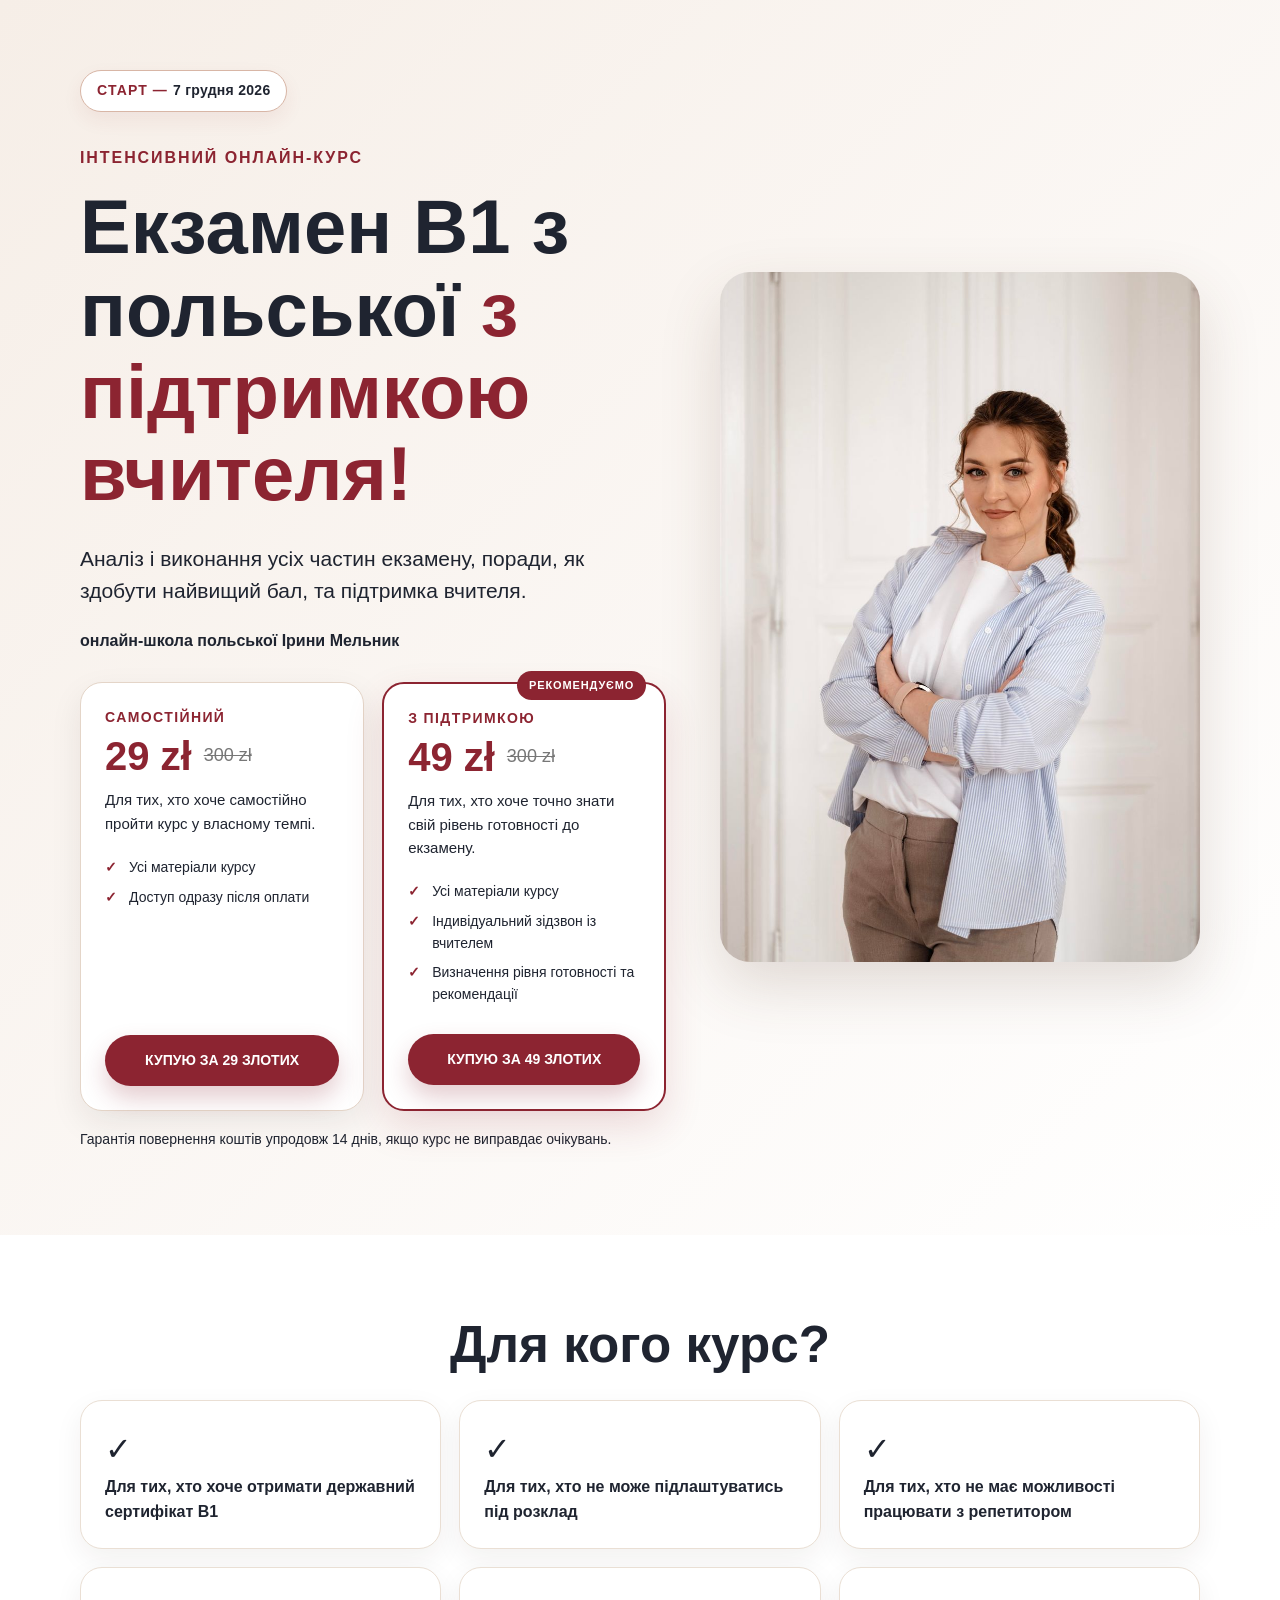
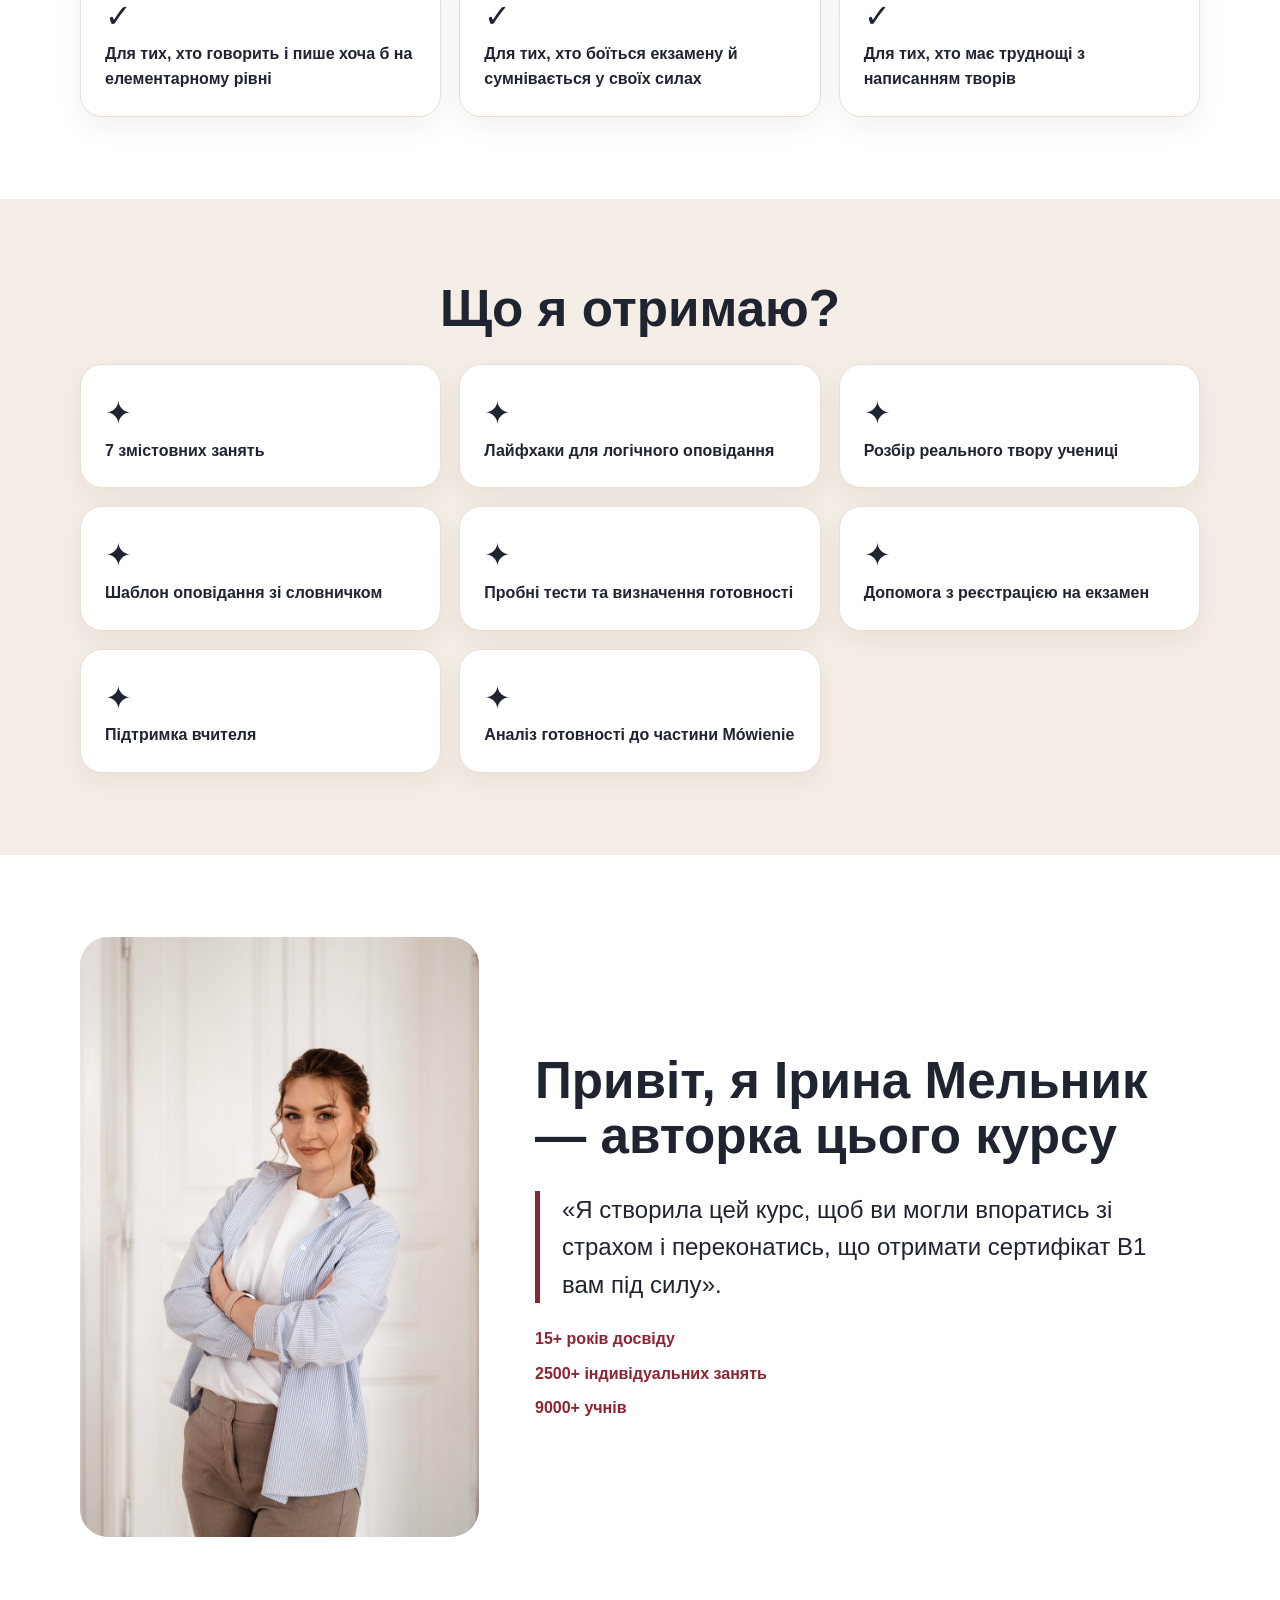
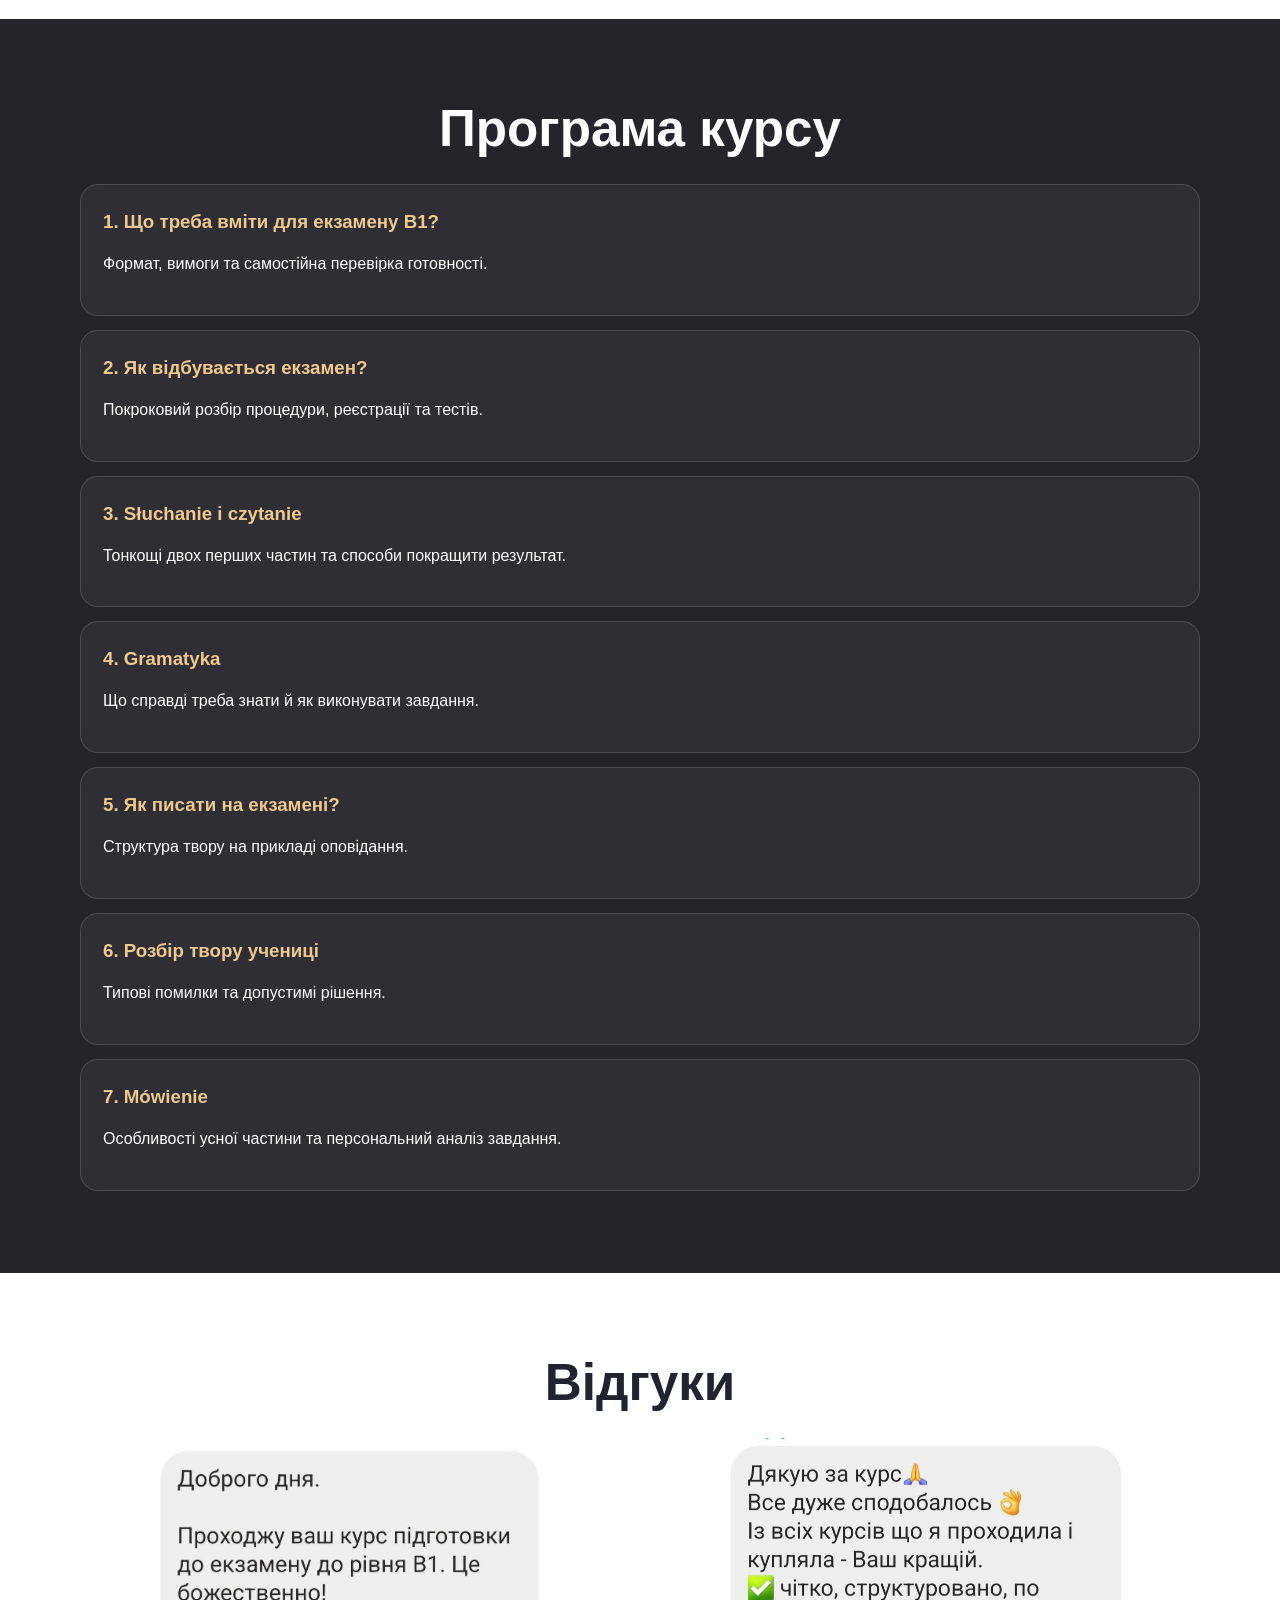
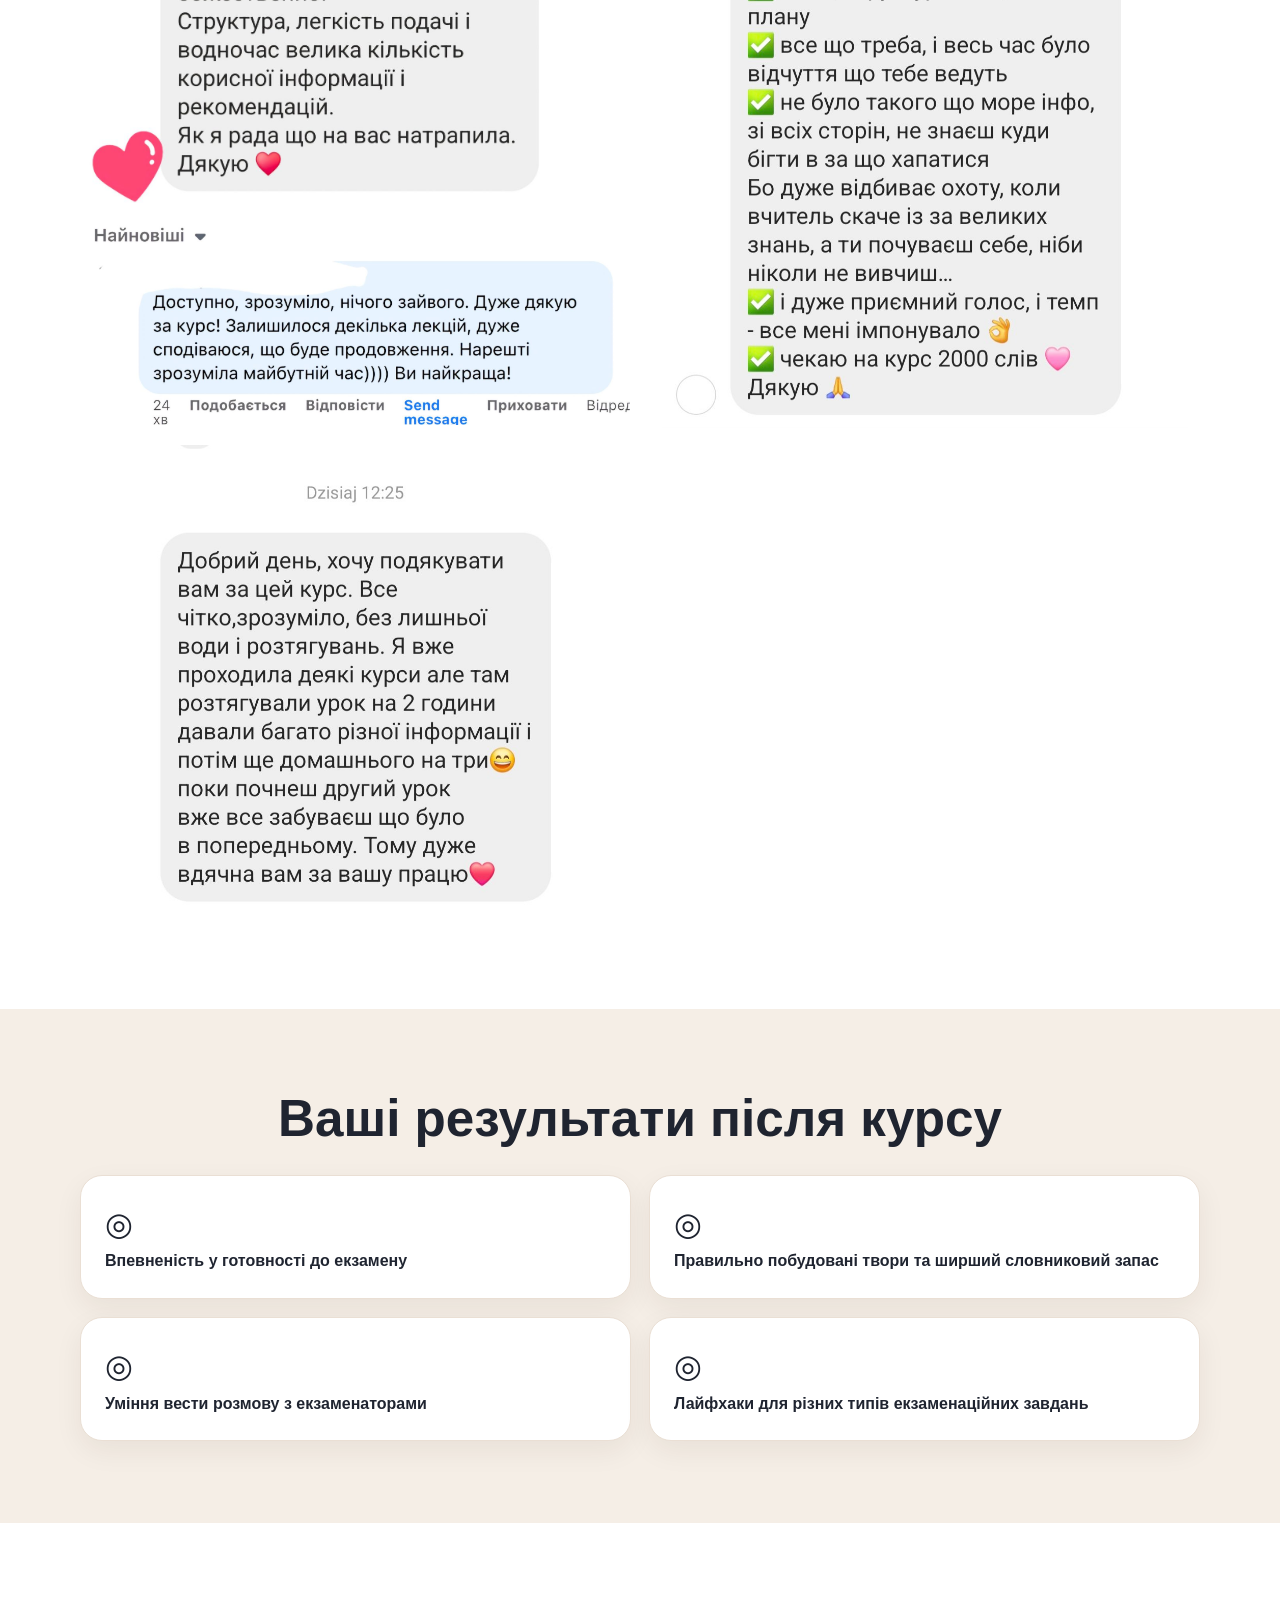
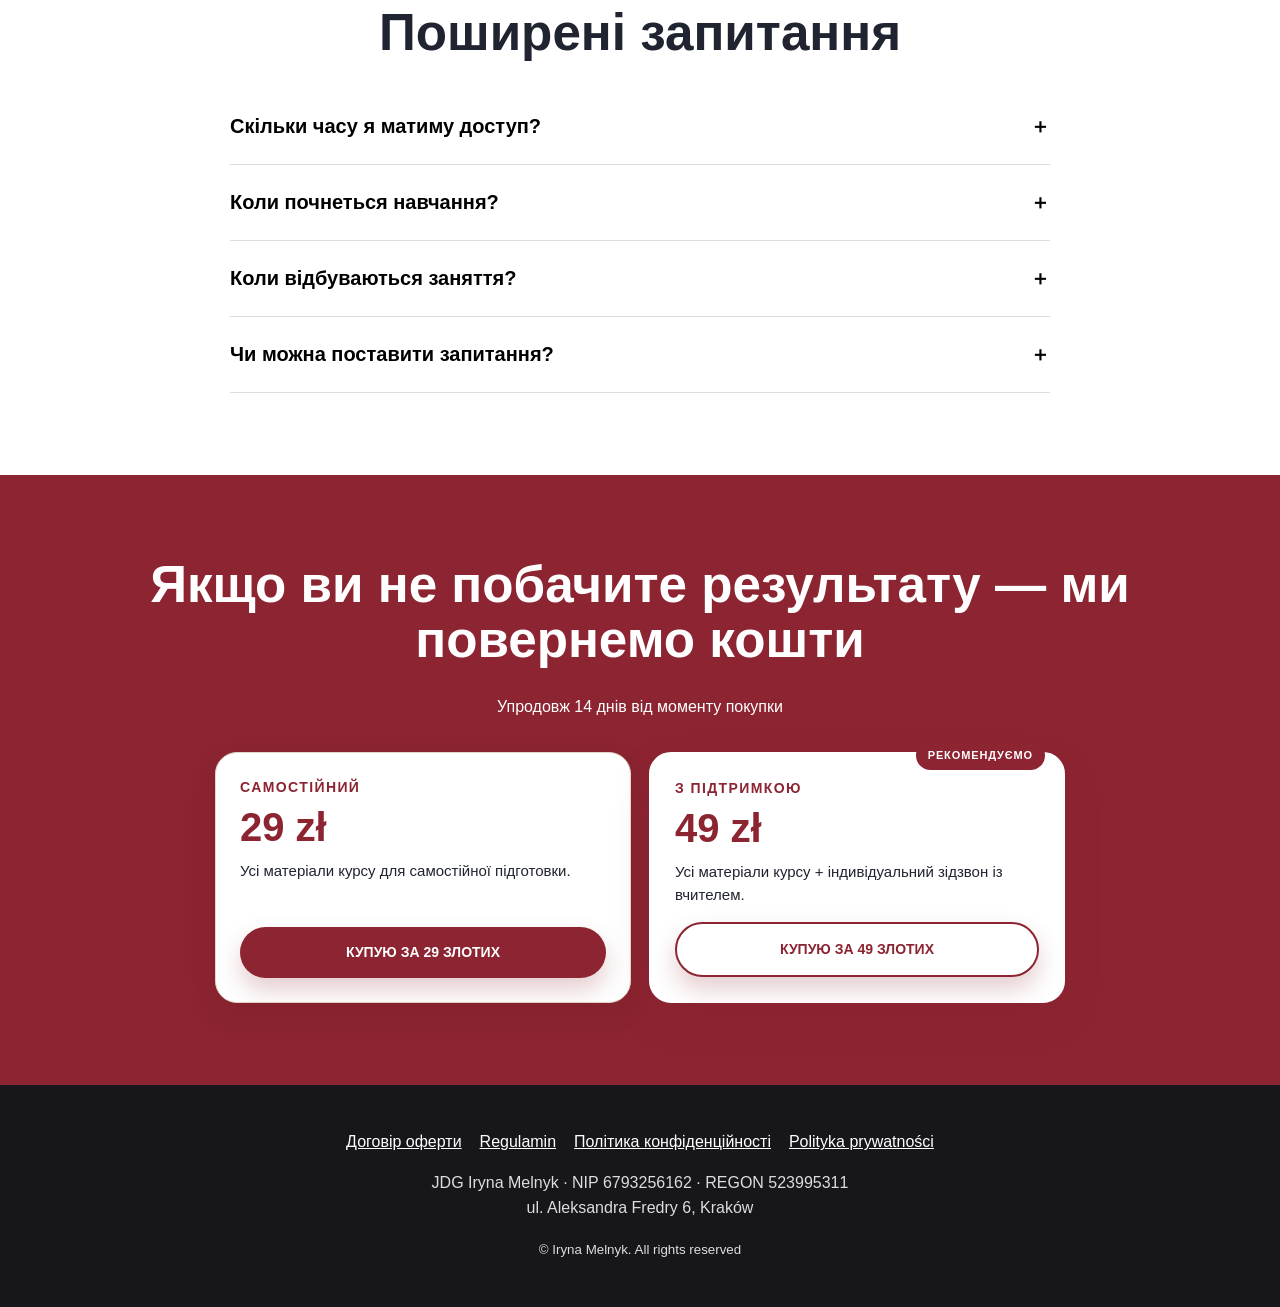
==== index.html @ 44bb3ca5 "Add_startdate" ====
<!doctype html>
<html lang="uk">
<head>
<meta charset="utf-8"><meta name="viewport" content="width=device-width,initial-scale=1">
<title>Екзамен В1 з польської з підтримкою вчителя</title>
<meta name="description" content="Інтенсивний онлайн-курс підготовки до державного екзамену В1 з польської мови.">
<link rel="stylesheet" href="styles.css">
</head>
<body>
<header class="hero">
  <div class="wrap hero-grid">
    <div>
      <div class="start-date">СТАРТ — <span id="startDate"></span></div>
      <p class="eyebrow">ІНТЕНСИВНИЙ ОНЛАЙН-КУРС</p>
      <h1>Екзамен В1 з польської <span>з підтримкою вчителя!</span></h1>
      <p class="lead">Аналіз і виконання усіх частин екзамену, поради, як здобути найвищий бал, та підтримка вчителя.</p>
      <p class="school">онлайн-школа польської Ірини Мельник</p>
      <div class="tariffs tariffs-hero">
        <article class="tariff-card">
          <p class="tariff-name">САМОСТІЙНИЙ</p>
          <div class="tariff-price"><strong>29 zł</strong><s>300 zł</s></div>
          <p class="tariff-description">Для тих, хто хоче самостійно пройти курс у власному темпі.</p>
          <ul class="tariff-features">
            <li>Усі матеріали курсу</li>
            <li>Доступ одразу після оплати</li>
          </ul>
          <a class="btn tariff-btn" href="PASTE_LINK_29_ZL_HERE">КУПУЮ ЗА 29 ЗЛОТИХ</a>
        </article>
        <article class="tariff-card tariff-featured">
          <span class="tariff-badge">РЕКОМЕНДУЄМО</span>
          <p class="tariff-name">З ПІДТРИМКОЮ</p>
          <div class="tariff-price"><strong>49 zł</strong><s>300 zł</s></div>
          <p class="tariff-description">Для тих, хто хоче точно знати свій рівень готовності до екзамену.</p>
          <ul class="tariff-features">
            <li>Усі матеріали курсу</li>
            <li>Індивідуальний зідзвон із вчителем</li>
            <li>Визначення рівня готовності та рекомендації</li>
          </ul>
          <a class="btn tariff-btn" href="https://iramelnyk91gmailcom.lms.softbook.app/shop/item/12999">КУПУЮ ЗА 49 ЗЛОТИХ</a>
        </article>
      </div>
      <p class="guarantee">Гарантія повернення коштів упродовж 14 днів, якщо курс не виправдає очікувань.</p>
    </div>
    <img class="hero-photo" src="assets/iryna.jpg" alt="Ірина Мельник">
  </div>
</header>
<main>
<section><div class="wrap"><h2>Для кого курс?</h2><div class="grid cards" id="audience"></div></div></section>
<section class="cream"><div class="wrap"><h2>Що я отримаю?</h2><div class="grid benefits" id="benefits"></div></div></section>
<section><div class="wrap about"><img src="assets/iryna.jpg" alt="Авторка курсу"><div><h2>Привіт, я Ірина Мельник — авторка цього курсу</h2><blockquote>«Я створила цей курс, щоб ви могли впоратись зі страхом і переконатись, що отримати сертифікат В1 вам під силу».</blockquote><div class="stats"><b>15+ років досвіду</b><b>2500+ індивідуальних занять</b><b>9000+ учнів</b></div></div></div></section>
<section class="dark"><div class="wrap"><h2>Програма курсу</h2><div class="program" id="program"></div></div></section>
<section><div class="wrap"><h2>Відгуки</h2><div class="reviews"><img src="assets/review1.jpg"><img src="assets/review2.jpg"><img src="assets/review3.jpg"><img src="assets/review4.jpg"></div></div></section>
<section class="cream"><div class="wrap"><h2>Ваші результати після курсу</h2><div class="grid result-grid" id="results"></div></div></section>
<section><div class="wrap narrow"><h2>Поширені запитання</h2><div id="faq"></div></div></section>
<section class="cta"><div class="wrap"><h2>Якщо ви не побачите результату — ми повернемо кошти</h2><p>Упродовж 14 днів від моменту покупки</p><div class="tariffs tariffs-cta">
  <article class="tariff-card">
    <p class="tariff-name">САМОСТІЙНИЙ</p>
    <div class="tariff-price"><strong>29 zł</strong></div>
    <p class="tariff-description">Усі матеріали курсу для самостійної підготовки.</p>
    <a class="btn tariff-btn" href="PASTE_LINK_29_ZL_HERE">КУПУЮ ЗА 29 ЗЛОТИХ</a>
  </article>
  <article class="tariff-card tariff-featured">
    <span class="tariff-badge">РЕКОМЕНДУЄМО</span>
    <p class="tariff-name">З ПІДТРИМКОЮ</p>
    <div class="tariff-price"><strong>49 zł</strong></div>
    <p class="tariff-description">Усі матеріали курсу + індивідуальний зідзвон із вчителем.</p>
    <a class="btn tariff-btn" href="https://iramelnyk91gmailcom.lms.softbook.app/shop/item/12999">КУПУЮ ЗА 49 ЗЛОТИХ</a>
  </article>
</div></div></section>
</main>
<footer><div class="wrap"><div class="links"><a href="https://egzaminb1.weblium.site/oferta">Договір оферти</a><a href="https://egzaminb1.weblium.site/umowa">Regulamin</a><a href="https://egzaminb1.weblium.site/polityka">Політика конфіденційності</a><a href="https://egzaminb1.weblium.site/polityka_prywat">Polityka prywatności</a></div><p>JDG Iryna Melnyk · NIP 6793256162 · REGON 523995311<br>ul. Aleksandra Fredry 6, Kraków</p><small>© Iryna Melnyk. All rights reserved</small></div></footer>
<script src="script.js"></script>
</body></html>
---- styles.css ----
:root{--ink:#1f2430;--red:#8c2431;--cream:#f5eee6;--gold:#d7a65b;--white:#fff}*{box-sizing:border-box}html{scroll-behavior:smooth}body{margin:0;font-family:Arial,Helvetica,sans-serif;color:var(--ink);line-height:1.55;background:#fff}.wrap{width:min(1120px,calc(100% - 36px));margin:auto}.narrow{max-width:820px}section{padding:82px 0}h1,h2{line-height:1.08;margin:0 0 28px}h1{font-size:clamp(42px,6vw,76px)}h1 span{color:var(--red)}h2{font-size:clamp(34px,4vw,54px);text-align:center}.hero{background:linear-gradient(135deg,#f6eee7,#fff);padding:70px 0}.hero-grid{display:grid;grid-template-columns:1.1fr .9fr;gap:54px;align-items:center}.hero-photo{width:100%;max-height:690px;object-fit:cover;border-radius:30px;box-shadow:0 24px 60px #5a3a2b2b}.eyebrow{font-weight:800;letter-spacing:.12em;color:var(--red)}.lead{font-size:21px;max-width:720px}.school{font-weight:700}.price{display:flex;align-items:center;gap:18px;margin:24px 0}.price strong{font-size:46px;color:var(--red)}.price s{font-size:22px;color:#777}.btn{display:inline-block;padding:18px 28px;background:var(--red);color:#fff;text-decoration:none;border-radius:999px;font-weight:800;box-shadow:0 12px 24px #8c24313b;transition:.2s}.btn:hover{transform:translateY(-2px)}.guarantee{max-width:610px;font-size:14px}.grid{display:grid;grid-template-columns:repeat(3,1fr);gap:18px}.cards .card,.benefit,.result{border:1px solid #eadfd4;border-radius:22px;padding:24px;background:#fff;box-shadow:0 10px 28px #2b1d1410}.card .icon,.benefit .icon,.result .icon{font-size:32px}.cream{background:var(--cream)}.about{display:grid;grid-template-columns:.75fr 1.25fr;gap:56px;align-items:center}.about img{width:100%;border-radius:28px;max-height:620px;object-fit:cover}.about h2{text-align:left}.about blockquote{font-size:24px;border-left:5px solid var(--red);padding-left:22px;margin-left:0}.stats{display:grid;gap:10px;color:var(--red)}.dark{background:#24242a;color:#fff}.program{display:grid;gap:14px}.lesson{background:#ffffff0c;border:1px solid #ffffff24;border-radius:18px;padding:22px}.lesson h3{margin:0 0 8px;color:#f0c98d}.reviews{columns:2;column-gap:20px}.reviews img{width:100%;margin:0 0 20px;border-radius:18px;display:block}.result-grid{grid-template-columns:repeat(2,1fr)}.faq-item{border-bottom:1px solid #ddd}.faq-q{width:100%;text-align:left;background:none;border:0;font:inherit;font-weight:800;font-size:20px;padding:22px 0;cursor:pointer;display:flex;justify-content:space-between}.faq-a{display:none;padding:0 0 22px}.faq-item.open .faq-a{display:block}.cta{text-align:center;background:var(--red);color:#fff}.cta .btn{background:#fff;color:var(--red)}footer{padding:45px 0;background:#17171b;color:#ddd;text-align:center}.links{display:flex;justify-content:center;gap:18px;flex-wrap:wrap}.links a{color:#fff}@media(max-width:800px){.hero-grid,.about{grid-template-columns:1fr}.hero-photo{max-height:520px}.grid,.result-grid{grid-template-columns:1fr}.reviews{columns:1}section{padding:58px 0}.hero{padding:45px 0}h1{font-size:44px}}


/* Два тарифи: решта дизайну сайту не змінена */
.tariffs{display:grid;grid-template-columns:repeat(2,minmax(0,1fr));gap:18px;margin:28px 0 18px;align-items:stretch}.tariff-card{position:relative;display:flex;flex-direction:column;padding:24px;border:1px solid #e4d5c8;border-radius:22px;background:#fff;box-shadow:0 12px 32px #2b1d1414}.tariff-card.tariff-featured{border:2px solid var(--red);box-shadow:0 16px 38px #8c243124}.tariff-badge{position:absolute;top:-13px;right:18px;padding:6px 12px;border-radius:999px;background:var(--red);color:#fff;font-size:11px;font-weight:800;letter-spacing:.08em}.tariff-name{margin:0 0 8px;color:var(--red);font-size:14px;font-weight:900;letter-spacing:.1em}.tariff-price{display:flex;align-items:center;gap:12px;margin:0 0 12px}.tariff-price strong{color:var(--red);font-size:40px;line-height:1}.tariff-price s{color:#777;font-size:18px}.tariff-description{margin:0 0 14px;font-size:15px}.tariff-features{margin:0 0 20px;padding:0;list-style:none}.tariff-features li{position:relative;margin:8px 0;padding-left:24px;font-size:14px}.tariff-features li:before{content:"✓";position:absolute;left:0;color:var(--red);font-weight:900}.tariff-btn{width:100%;margin-top:auto;padding:15px 16px;text-align:center;font-size:14px}.tariffs-cta{max-width:850px;margin:32px auto 0;text-align:left}.cta .tariff-card{color:var(--ink)}.cta .tariff-description{min-height:48px}.cta .tariff-card .btn{background:var(--red);color:#fff}.cta .tariff-card.tariff-featured{border-color:#fff}.cta .tariff-card.tariff-featured .btn{background:#fff;color:var(--red);border:2px solid var(--red)}
@media(max-width:800px){.tariffs{grid-template-columns:1fr}.tariff-card{padding:22px}.tariff-price strong{font-size:38px}.tariff-badge{right:14px}.tariffs-hero{margin-top:26px}}

/* Автоматична дата найближчого старту */
.start-date{display:inline-flex;align-items:center;gap:5px;margin:0 0 18px;padding:9px 16px;border:1px solid #d8b6a6;border-radius:999px;background:#fff;color:var(--red);font-size:14px;font-weight:900;letter-spacing:.08em;box-shadow:0 8px 20px #8c243112}.start-date span{color:var(--ink);letter-spacing:.02em}@media(max-width:800px){.start-date{margin-bottom:16px;padding:8px 14px;font-size:13px}}
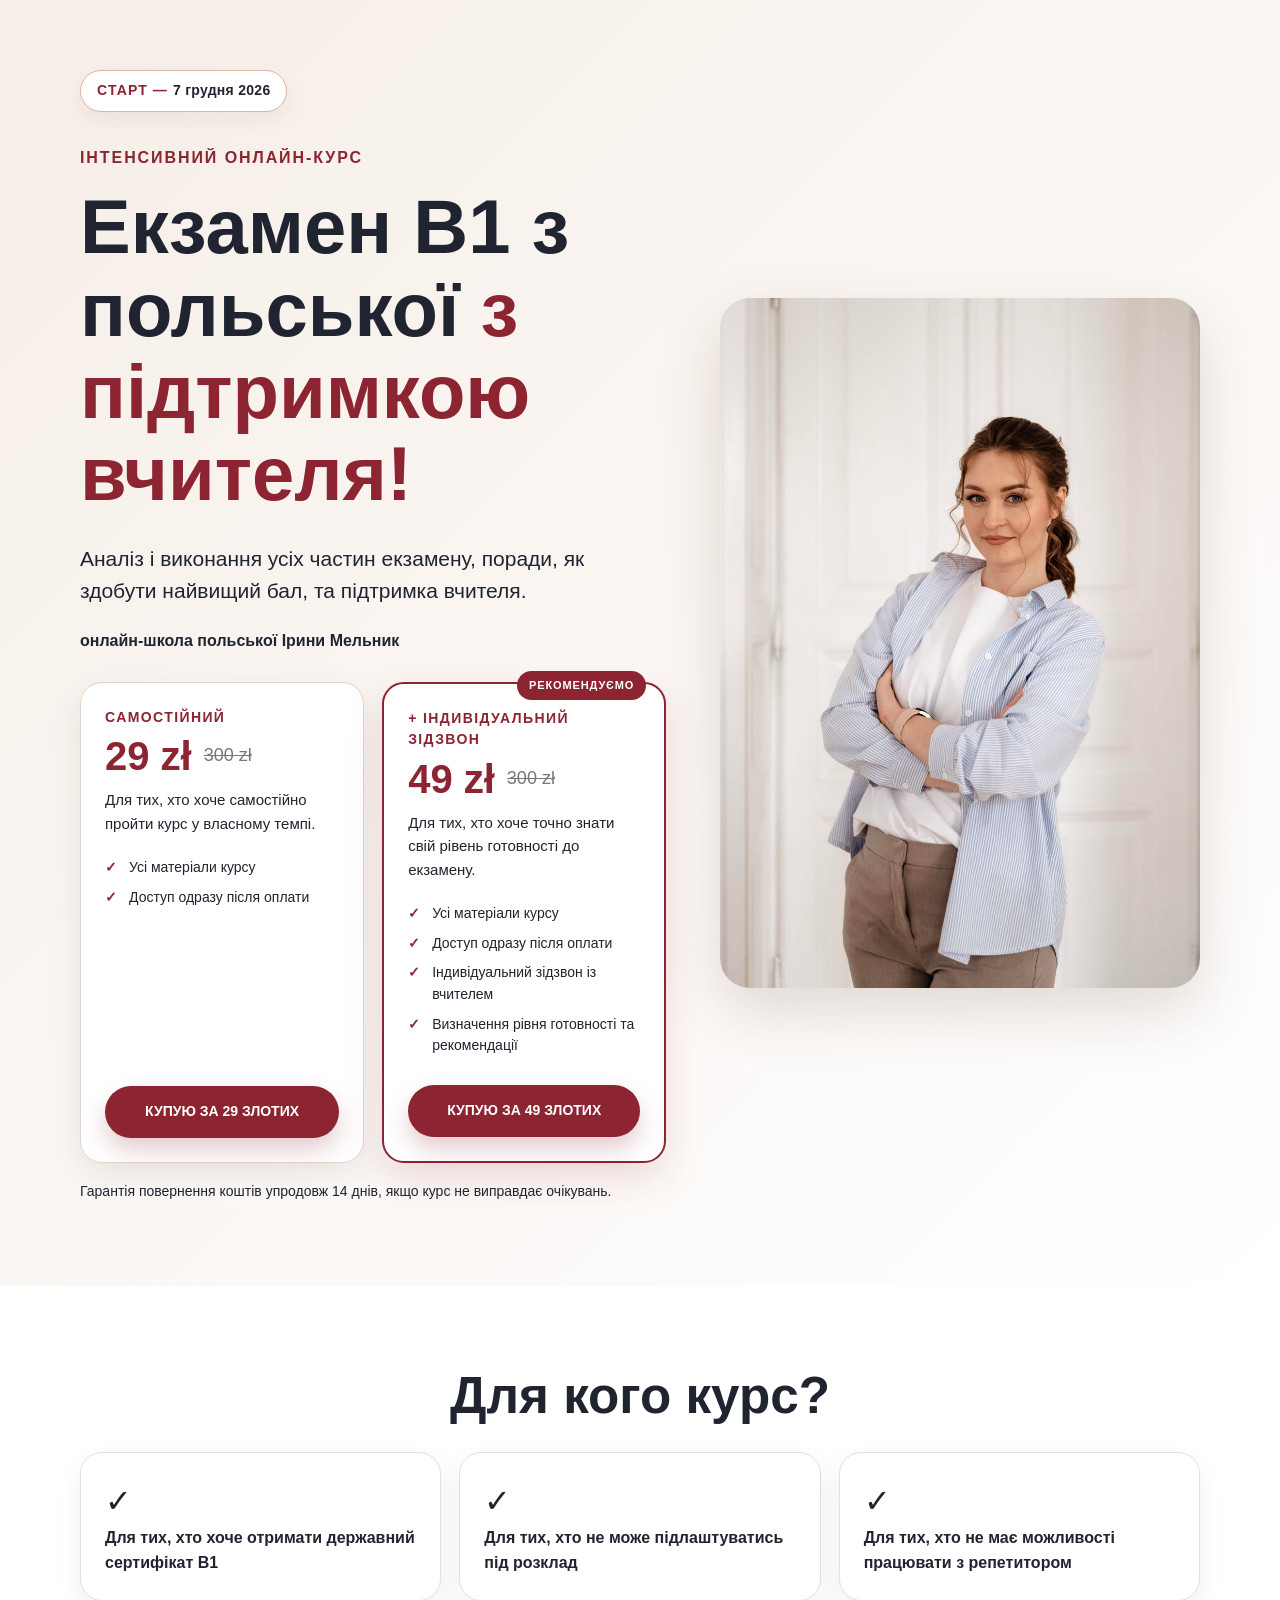
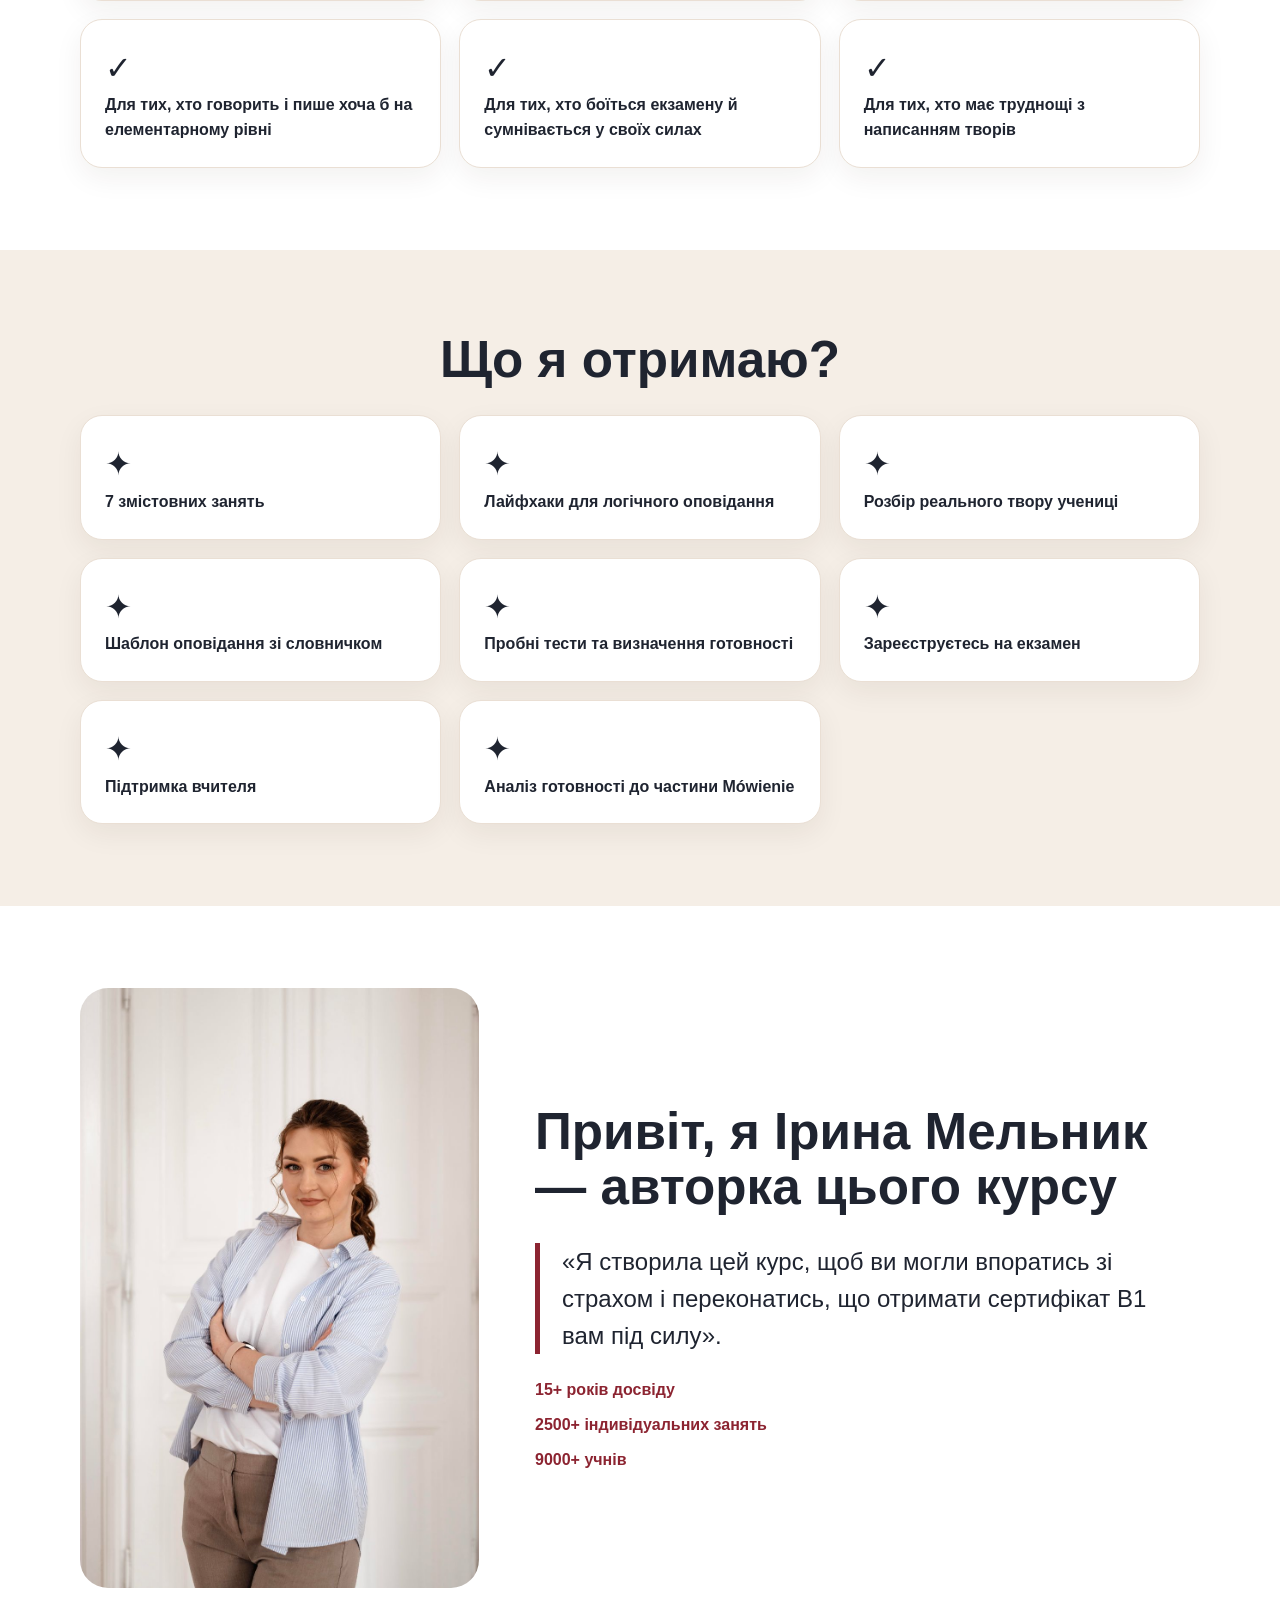
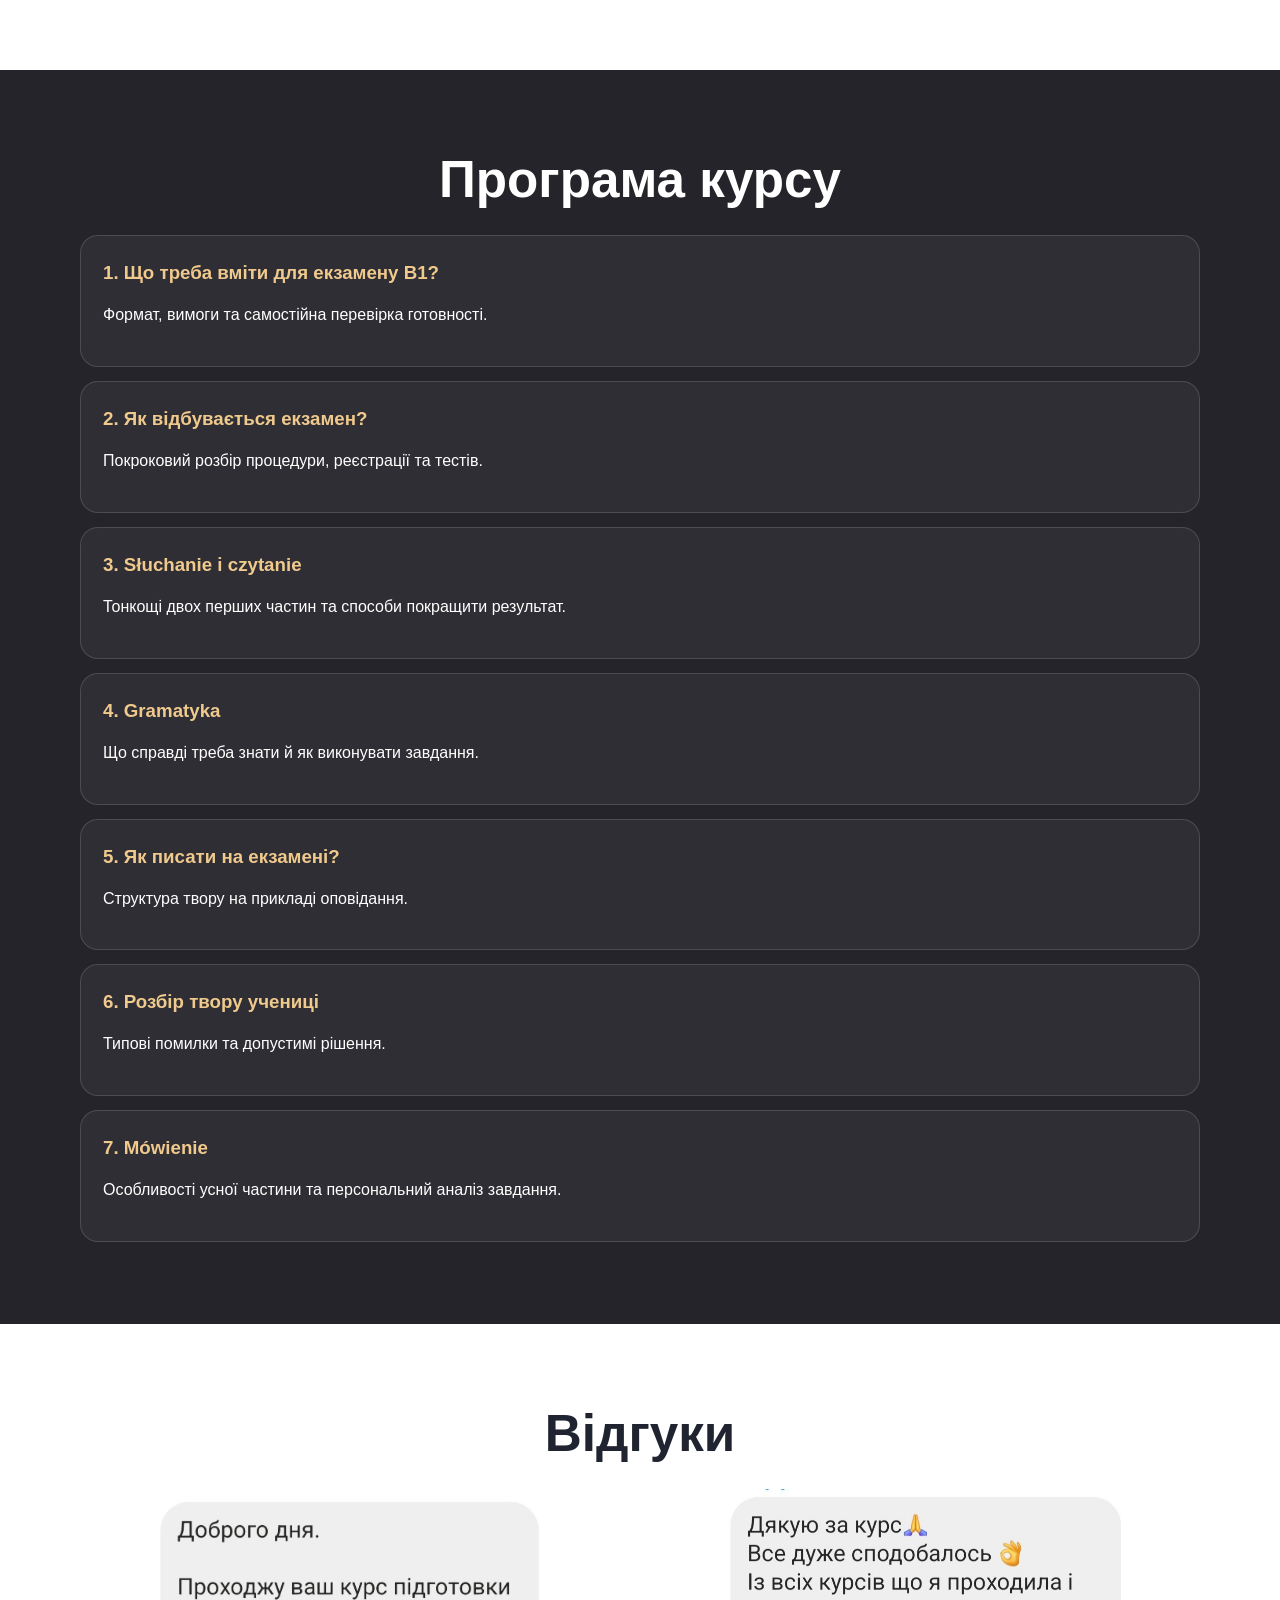
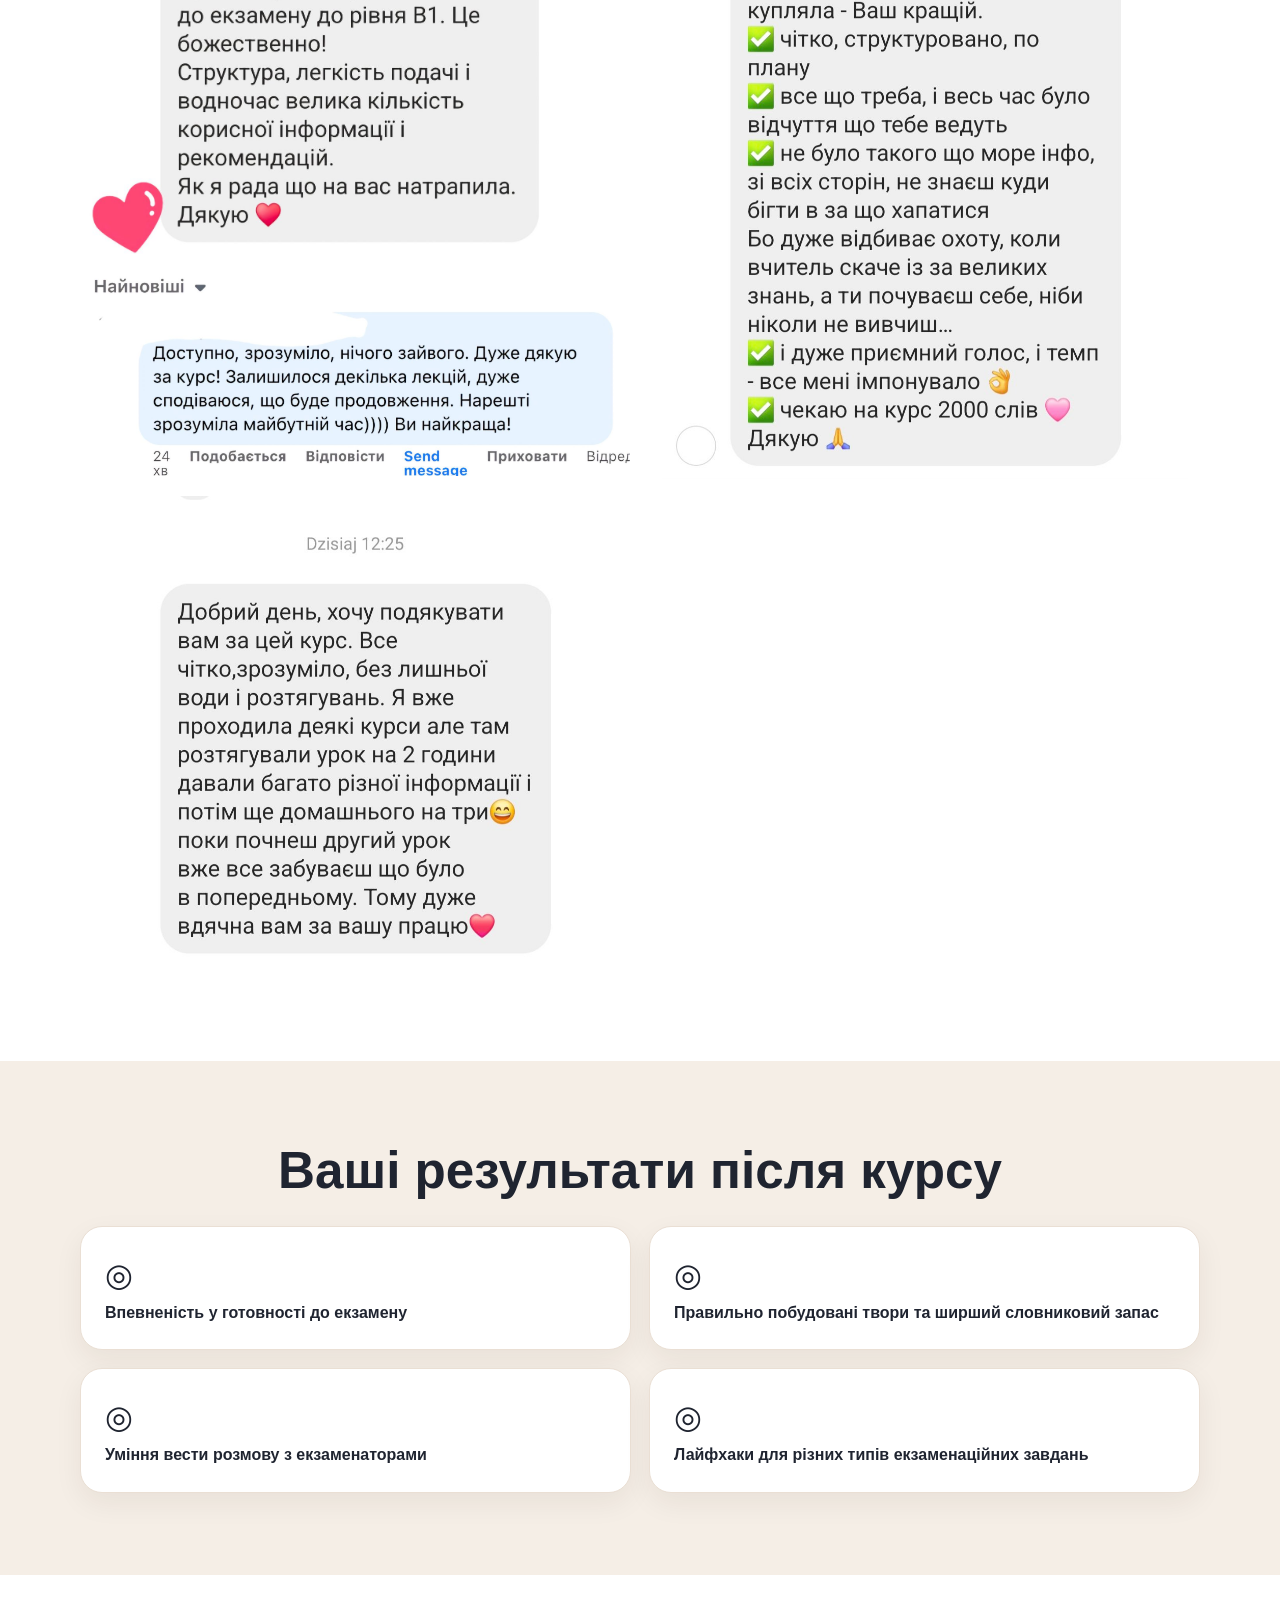
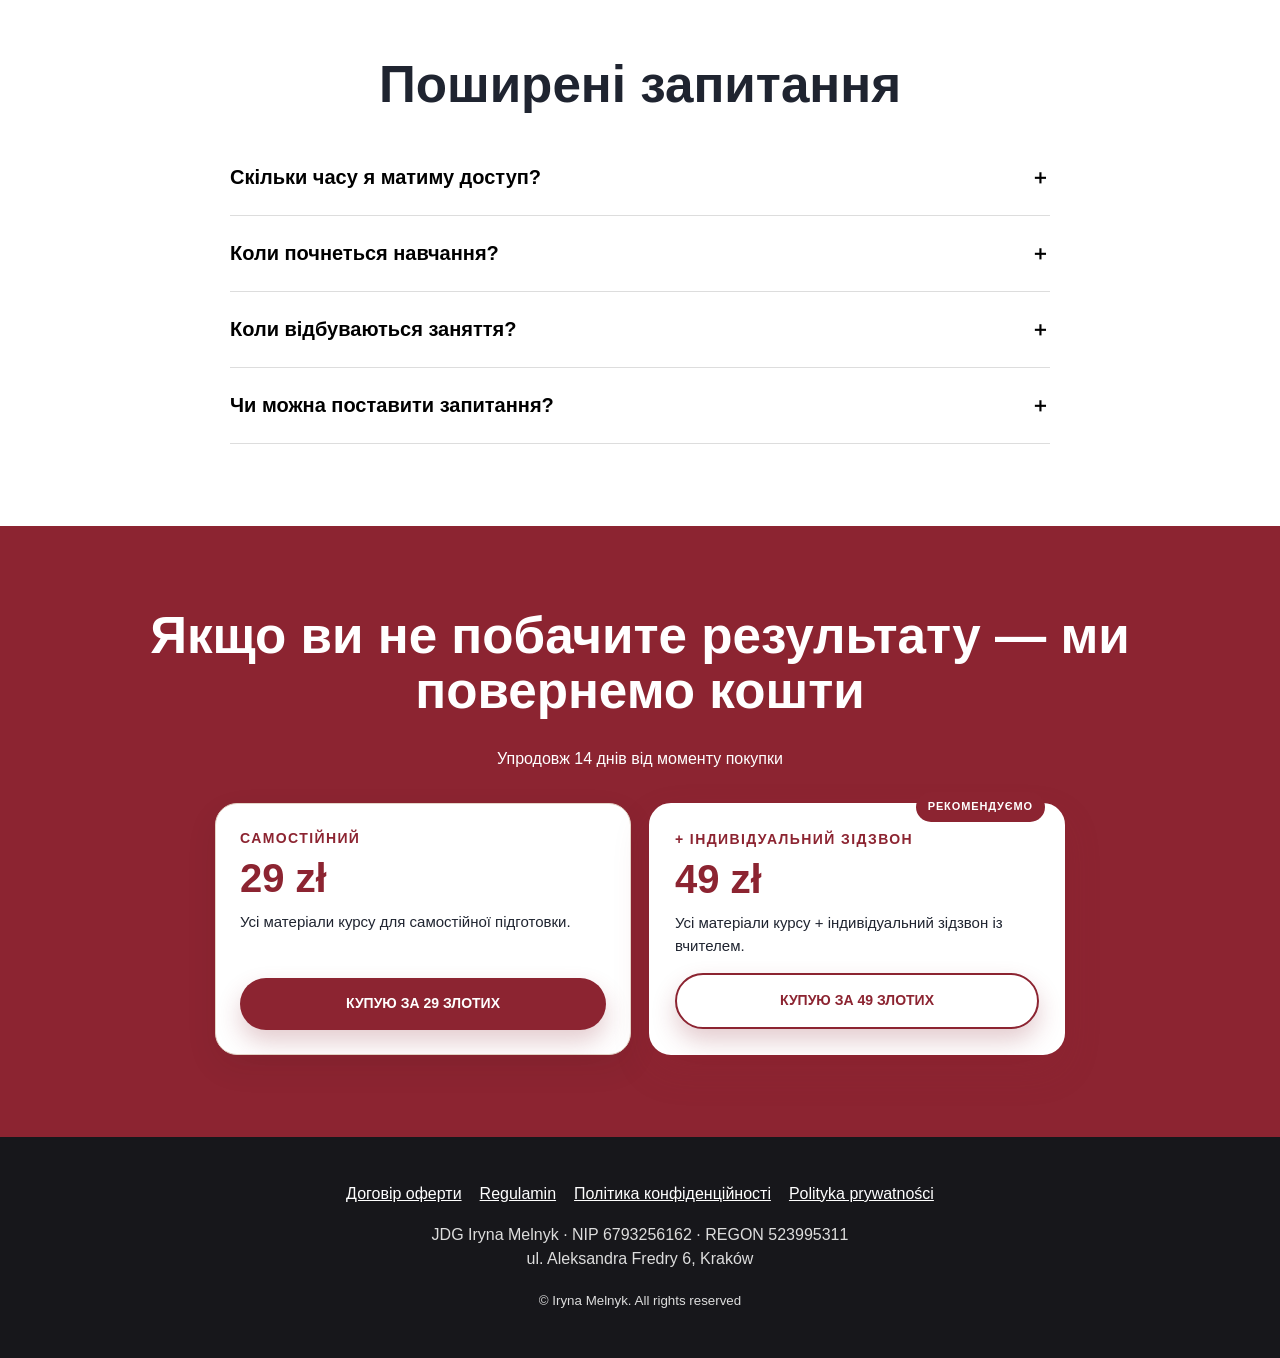
==== commit e7a0bf03: "commit_5" ====
--- a/index.html
+++ b/index.html
@@ -24,15 +24,16 @@
             <li>Усі матеріали курсу</li>
             <li>Доступ одразу після оплати</li>
           </ul>
-          <a class="btn tariff-btn" href="PASTE_LINK_29_ZL_HERE">КУПУЮ ЗА 29 ЗЛОТИХ</a>
+          <a class="btn tariff-btn" href="https://iramelnyk91gmailcom.lms.softbook.app/shop/item/13102">КУПУЮ ЗА 29 ЗЛОТИХ</a>
         </article>
         <article class="tariff-card tariff-featured">
           <span class="tariff-badge">РЕКОМЕНДУЄМО</span>
-          <p class="tariff-name">З ПІДТРИМКОЮ</p>
+          <p class="tariff-name">+ ІНДИВІДУАЛЬНИЙ ЗІДЗВОН</p>
           <div class="tariff-price"><strong>49 zł</strong><s>300 zł</s></div>
           <p class="tariff-description">Для тих, хто хоче точно знати свій рівень готовності до екзамену.</p>
           <ul class="tariff-features">
             <li>Усі матеріали курсу</li>
+            <li>Доступ одразу після оплати</li>
             <li>Індивідуальний зідзвон із вчителем</li>
             <li>Визначення рівня готовності та рекомендації</li>
           </ul>
@@ -57,11 +58,11 @@
     <p class="tariff-name">САМОСТІЙНИЙ</p>
     <div class="tariff-price"><strong>29 zł</strong></div>
     <p class="tariff-description">Усі матеріали курсу для самостійної підготовки.</p>
-    <a class="btn tariff-btn" href="PASTE_LINK_29_ZL_HERE">КУПУЮ ЗА 29 ЗЛОТИХ</a>
+    <a class="btn tariff-btn" href="https://iramelnyk91gmailcom.lms.softbook.app/shop/item/13102">КУПУЮ ЗА 29 ЗЛОТИХ</a>
   </article>
   <article class="tariff-card tariff-featured">
     <span class="tariff-badge">РЕКОМЕНДУЄМО</span>
-    <p class="tariff-name">З ПІДТРИМКОЮ</p>
+    <p class="tariff-name">+ ІНДИВІДУАЛЬНИЙ ЗІДЗВОН</p>
     <div class="tariff-price"><strong>49 zł</strong></div>
     <p class="tariff-description">Усі матеріали курсу + індивідуальний зідзвон із вчителем.</p>
     <a class="btn tariff-btn" href="https://iramelnyk91gmailcom.lms.softbook.app/shop/item/12999">КУПУЮ ЗА 49 ЗЛОТИХ</a>
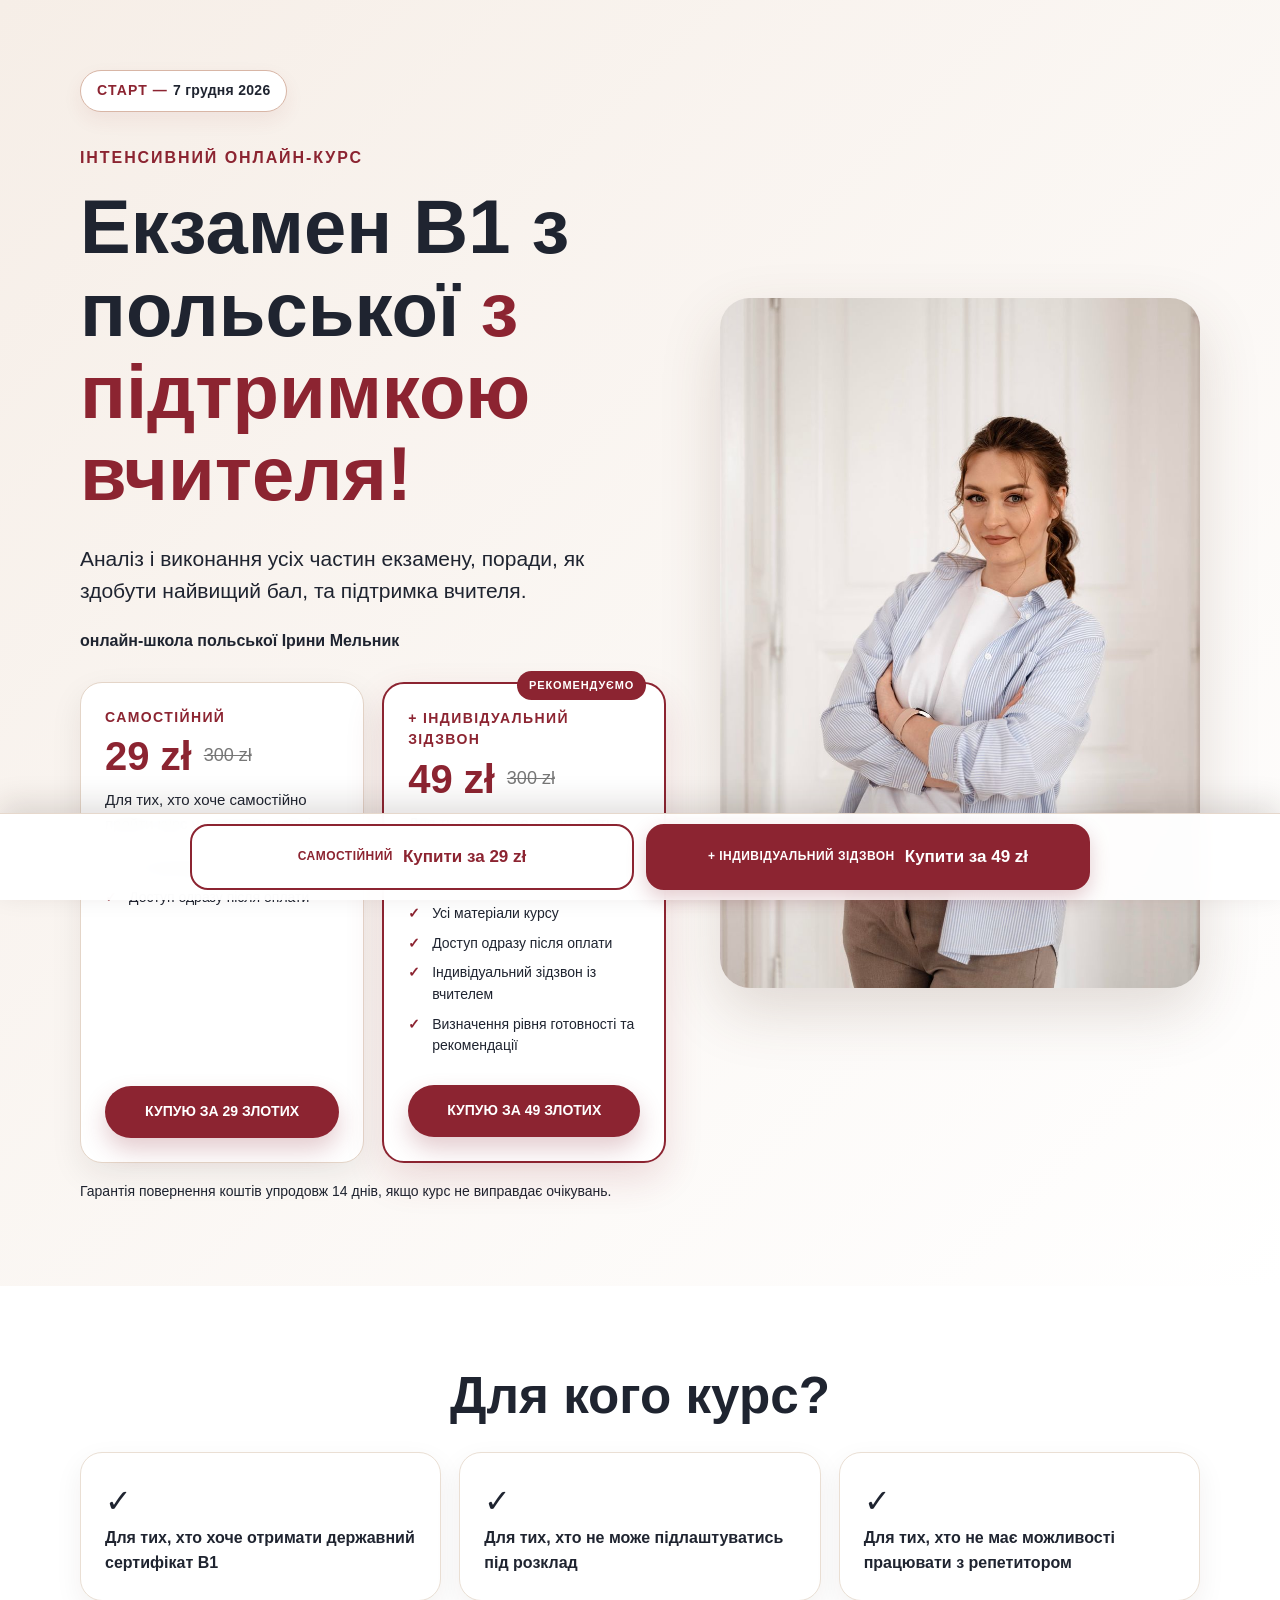
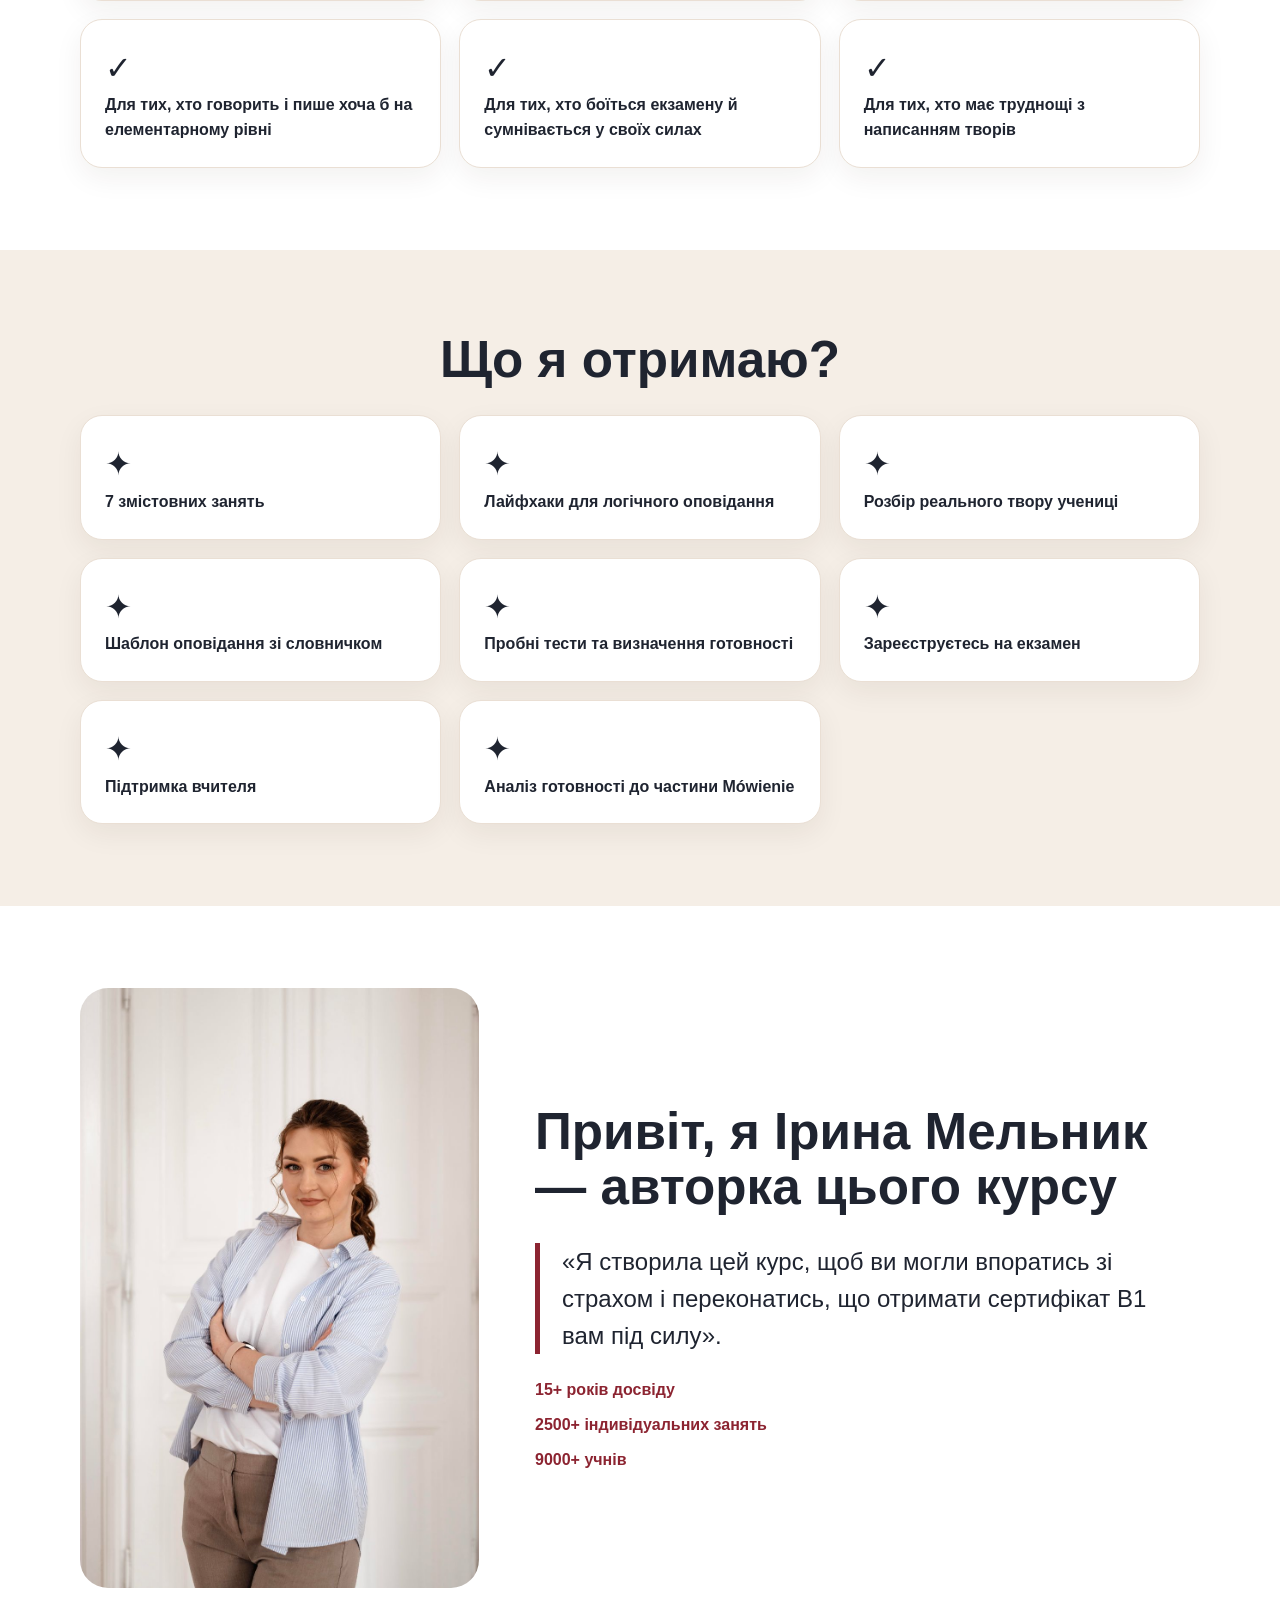
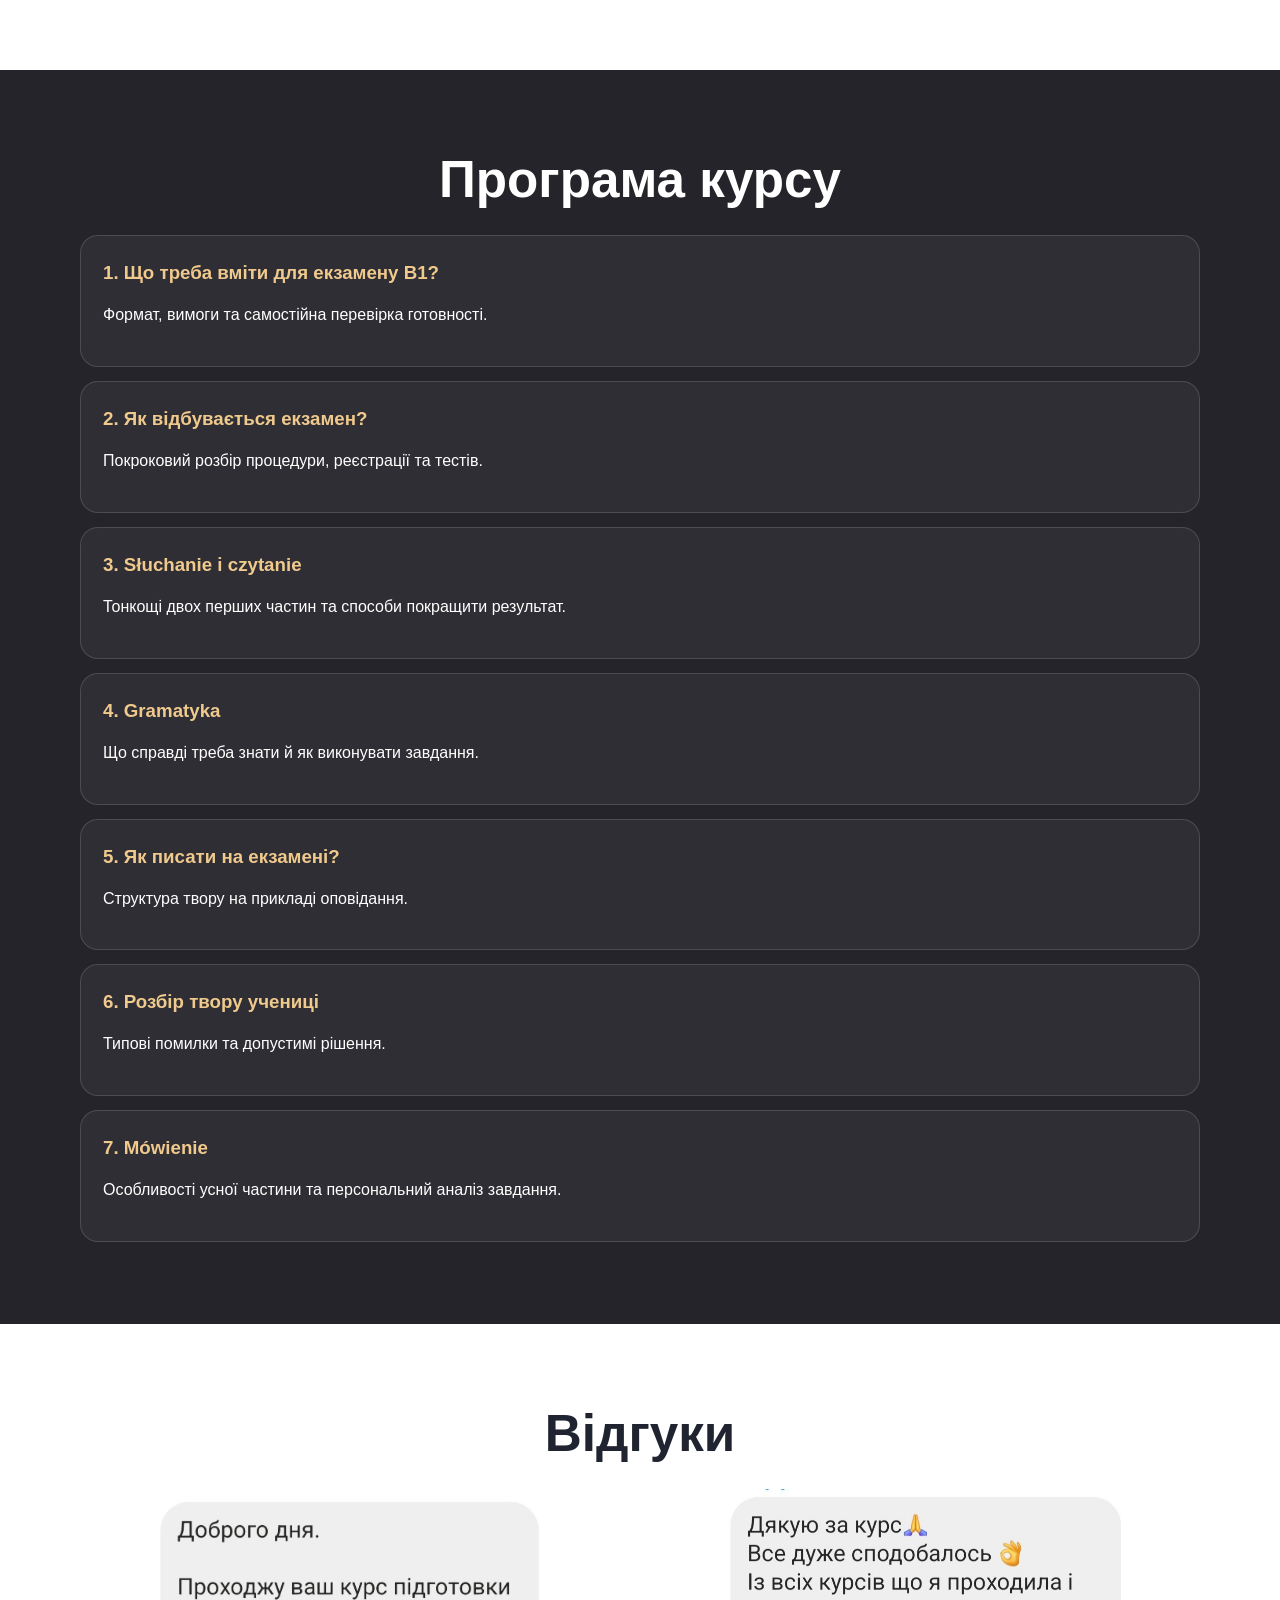
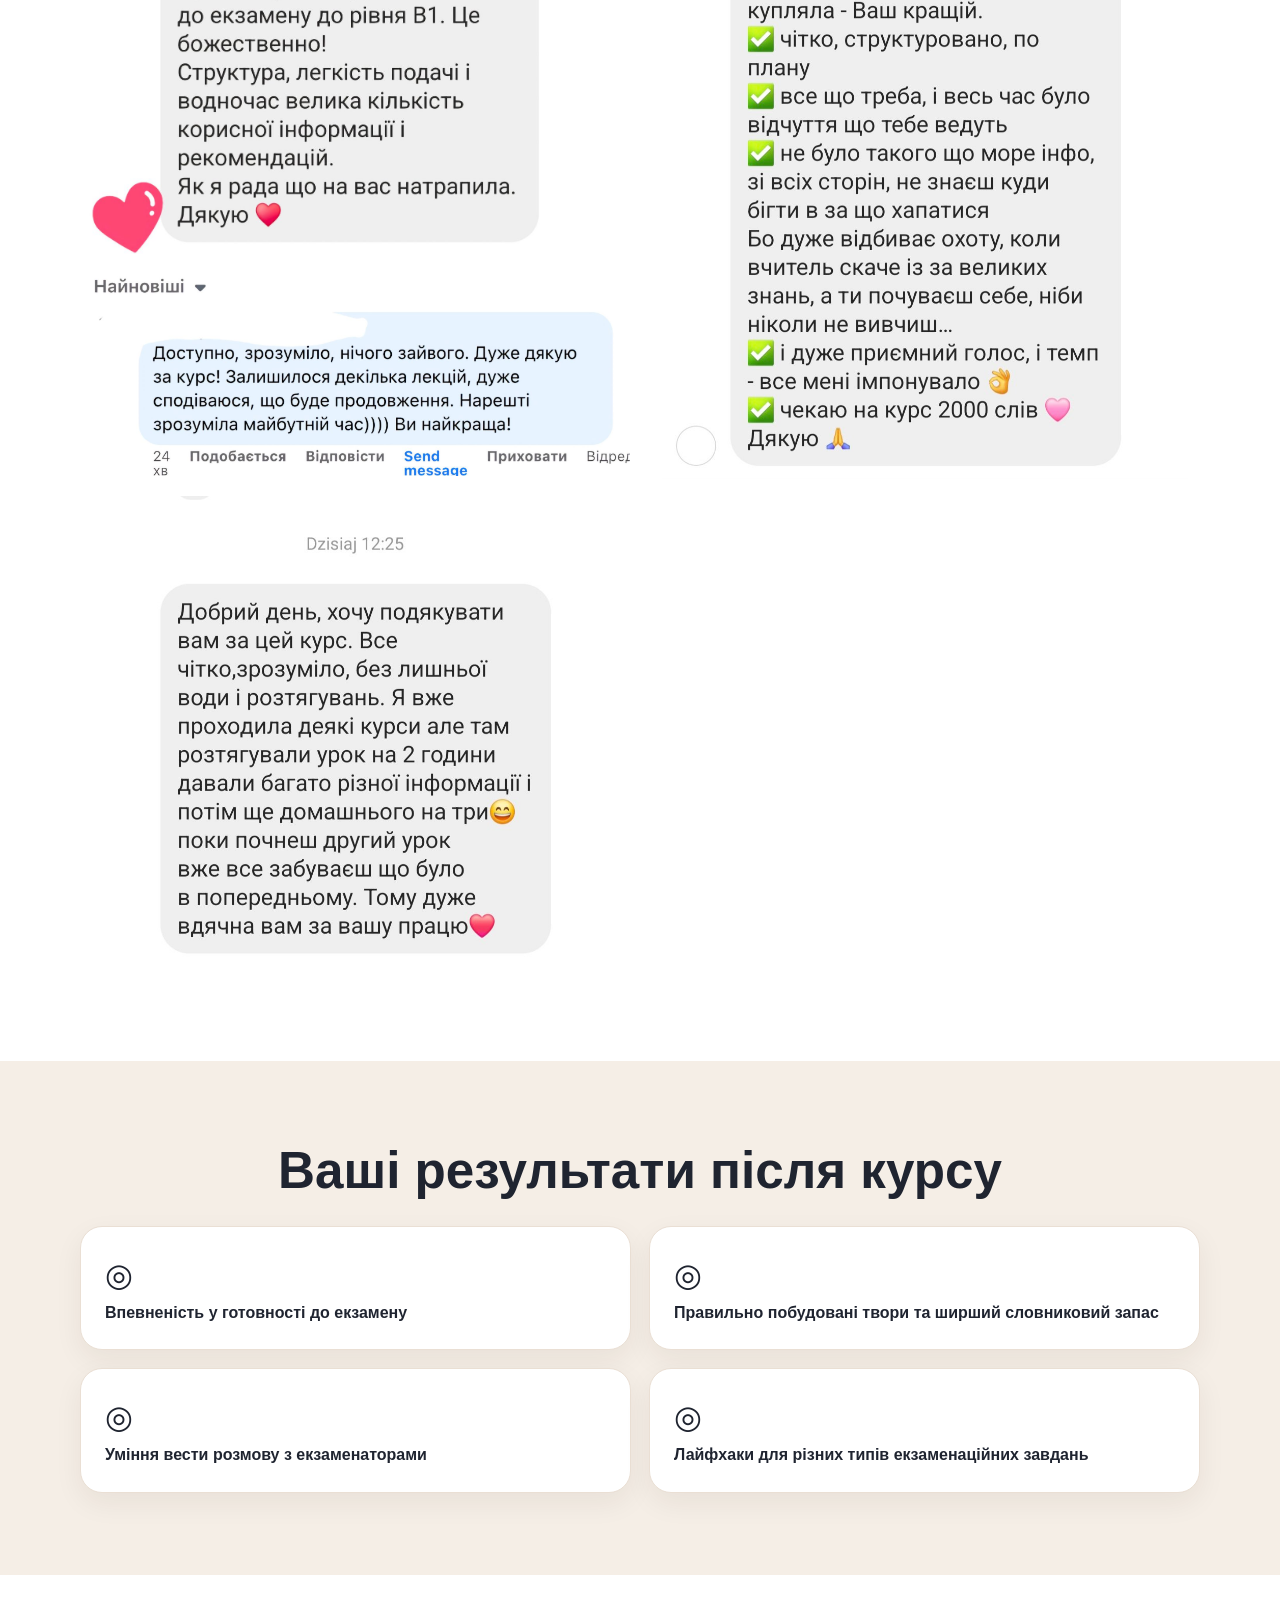
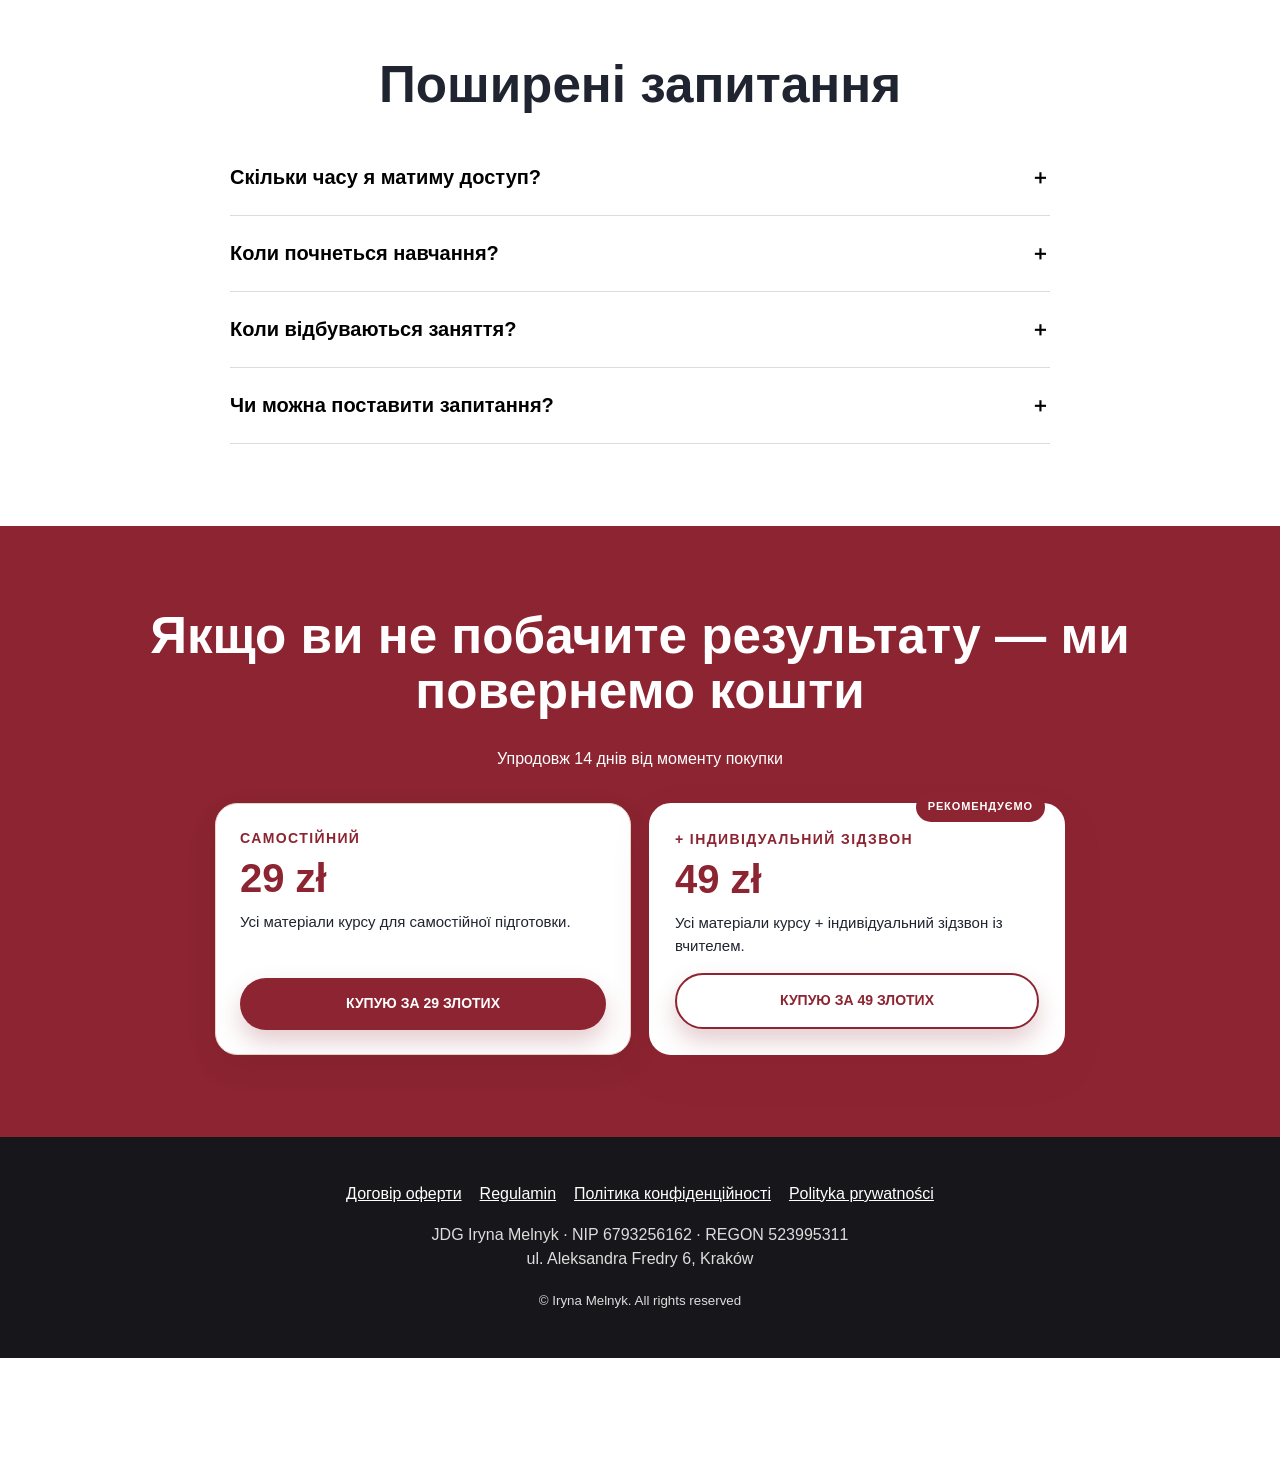
==== commit 2523b476: "commit5" ====
--- a/index.html
+++ b/index.html
@@ -70,5 +70,19 @@
 </div></div></section>
 </main>
 <footer><div class="wrap"><div class="links"><a href="https://egzaminb1.weblium.site/oferta">Договір оферти</a><a href="https://egzaminb1.weblium.site/umowa">Regulamin</a><a href="https://egzaminb1.weblium.site/polityka">Політика конфіденційності</a><a href="https://egzaminb1.weblium.site/polityka_prywat">Polityka prywatności</a></div><p>JDG Iryna Melnyk · NIP 6793256162 · REGON 523995311<br>ul. Aleksandra Fredry 6, Kraków</p><small>© Iryna Melnyk. All rights reserved</small></div></footer>
+
+<div class="sticky-buy-bar" aria-label="Швидка покупка курсу">
+  <div class="sticky-buy-inner">
+    <a class="sticky-buy-btn sticky-buy-basic" href="https://iramelnyk91gmailcom.lms.softbook.app/shop/item/13102">
+      <span>Самостійний</span>
+      <strong>Купити за 29 zł</strong>
+    </a>
+    <a class="sticky-buy-btn sticky-buy-featured" href="https://iramelnyk91gmailcom.lms.softbook.app/shop/item/12999">
+      <span>+ індивідуальний зідзвон</span>
+      <strong>Купити за 49 zł</strong>
+    </a>
+  </div>
+</div>
+
 <script src="script.js"></script>
 </body></html>
--- a/styles.css
+++ b/styles.css
@@ -7,3 +7,16 @@
 
 /* Автоматична дата найближчого старту */
 .start-date{display:inline-flex;align-items:center;gap:5px;margin:0 0 18px;padding:9px 16px;border:1px solid #d8b6a6;border-radius:999px;background:#fff;color:var(--red);font-size:14px;font-weight:900;letter-spacing:.08em;box-shadow:0 8px 20px #8c243112}.start-date span{color:var(--ink);letter-spacing:.02em}@media(max-width:800px){.start-date{margin-bottom:16px;padding:8px 14px;font-size:13px}}
+
+
+/* Закріплена панель покупки */
+body{padding-bottom:104px}
+.sticky-buy-bar{position:fixed;left:0;right:0;bottom:0;z-index:1000;padding:10px 18px calc(10px + env(safe-area-inset-bottom));background:rgba(255,255,255,.96);border-top:1px solid #e6d8cc;box-shadow:0 -10px 30px #2b1d1424;backdrop-filter:blur(10px);-webkit-backdrop-filter:blur(10px)}
+.sticky-buy-inner{width:min(900px,100%);margin:0 auto;display:grid;grid-template-columns:repeat(2,minmax(0,1fr));gap:12px}
+.sticky-buy-btn{display:flex;align-items:center;justify-content:center;gap:10px;min-height:66px;padding:10px 18px;border-radius:18px;text-align:center;text-decoration:none;font-weight:800;transition:transform .2s,box-shadow .2s}
+.sticky-buy-btn:hover{transform:translateY(-2px)}
+.sticky-buy-btn span{font-size:12px;line-height:1.15;text-transform:uppercase;letter-spacing:.04em}
+.sticky-buy-btn strong{font-size:17px;line-height:1.15}
+.sticky-buy-basic{color:var(--red);background:#fff;border:2px solid var(--red)}
+.sticky-buy-featured{color:#fff;background:var(--red);border:2px solid var(--red);box-shadow:0 8px 20px #8c24313b}
+@media(max-width:800px){body{padding-bottom:92px}.sticky-buy-bar{padding:8px 8px calc(8px + env(safe-area-inset-bottom))}.sticky-buy-inner{gap:8px}.sticky-buy-btn{min-height:68px;padding:8px 6px;border-radius:14px;flex-direction:column;gap:3px}.sticky-buy-btn span{font-size:9px}.sticky-buy-btn strong{font-size:14px}}
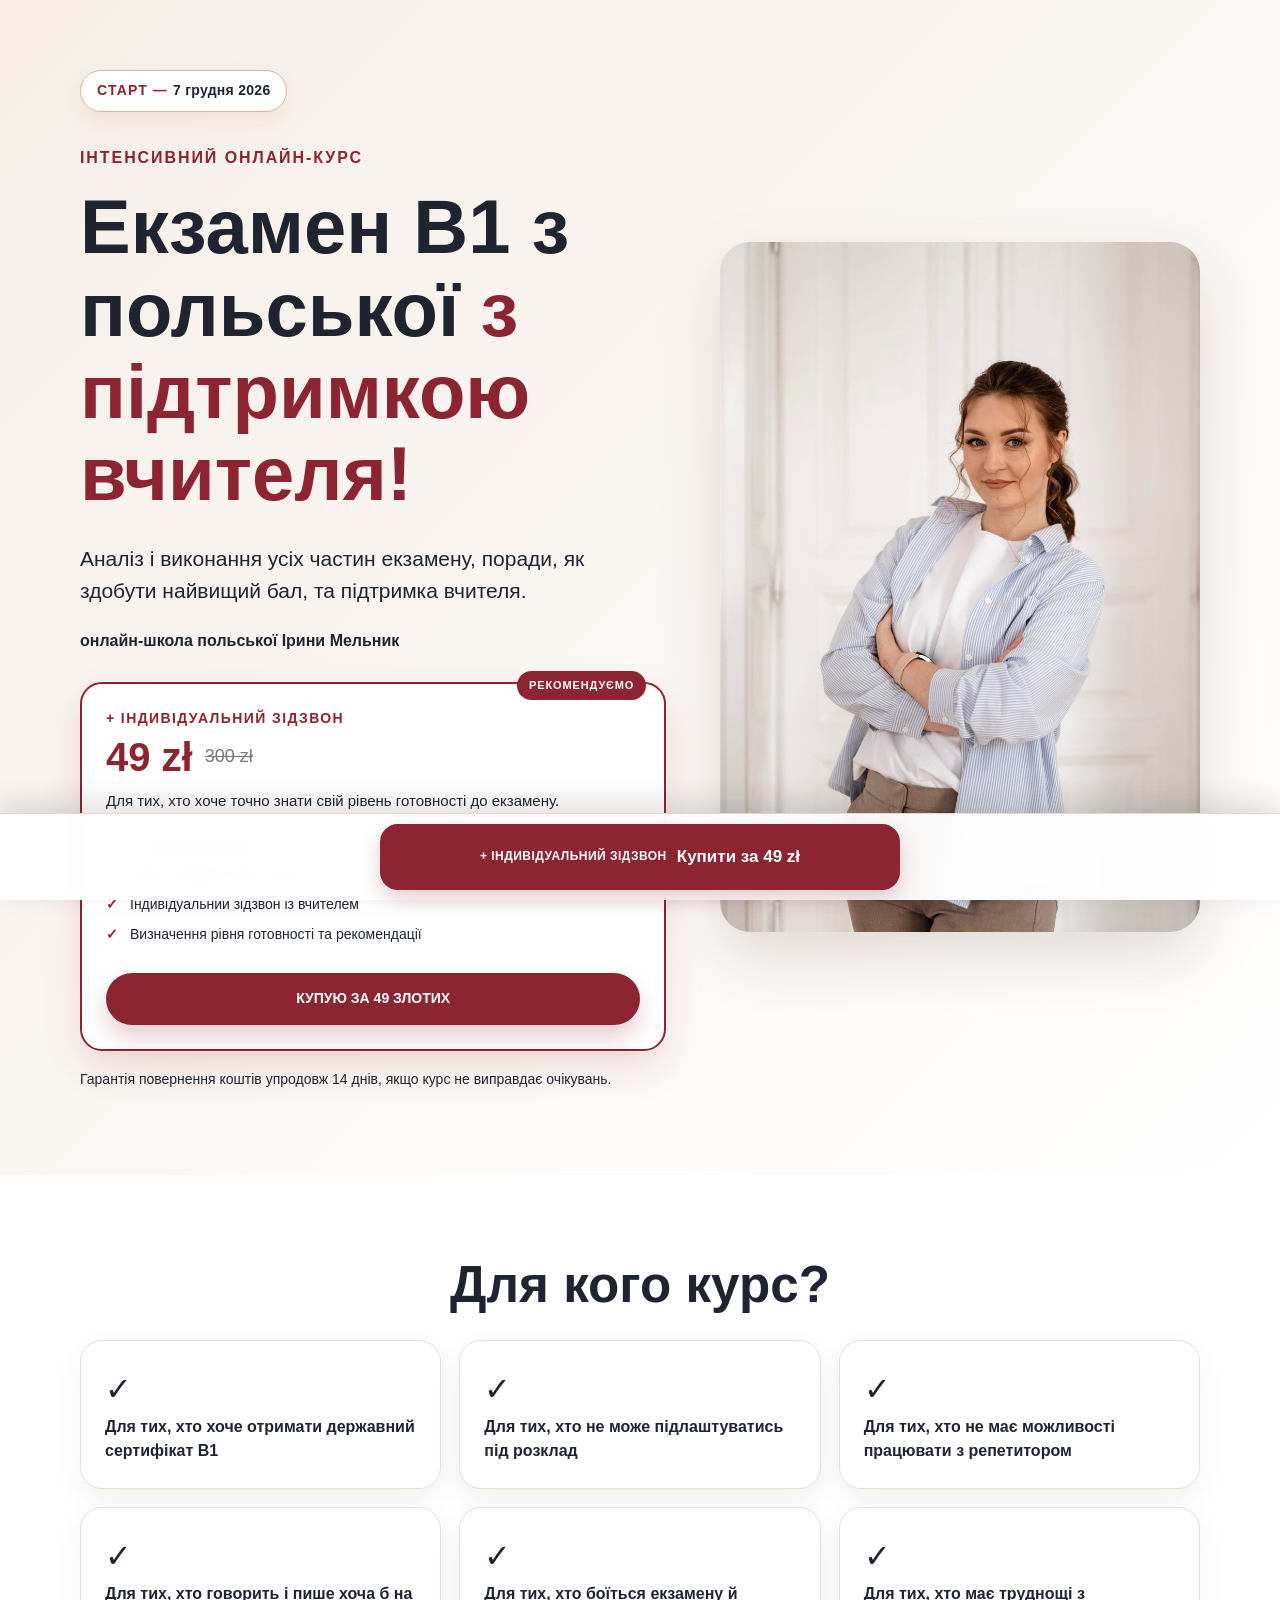
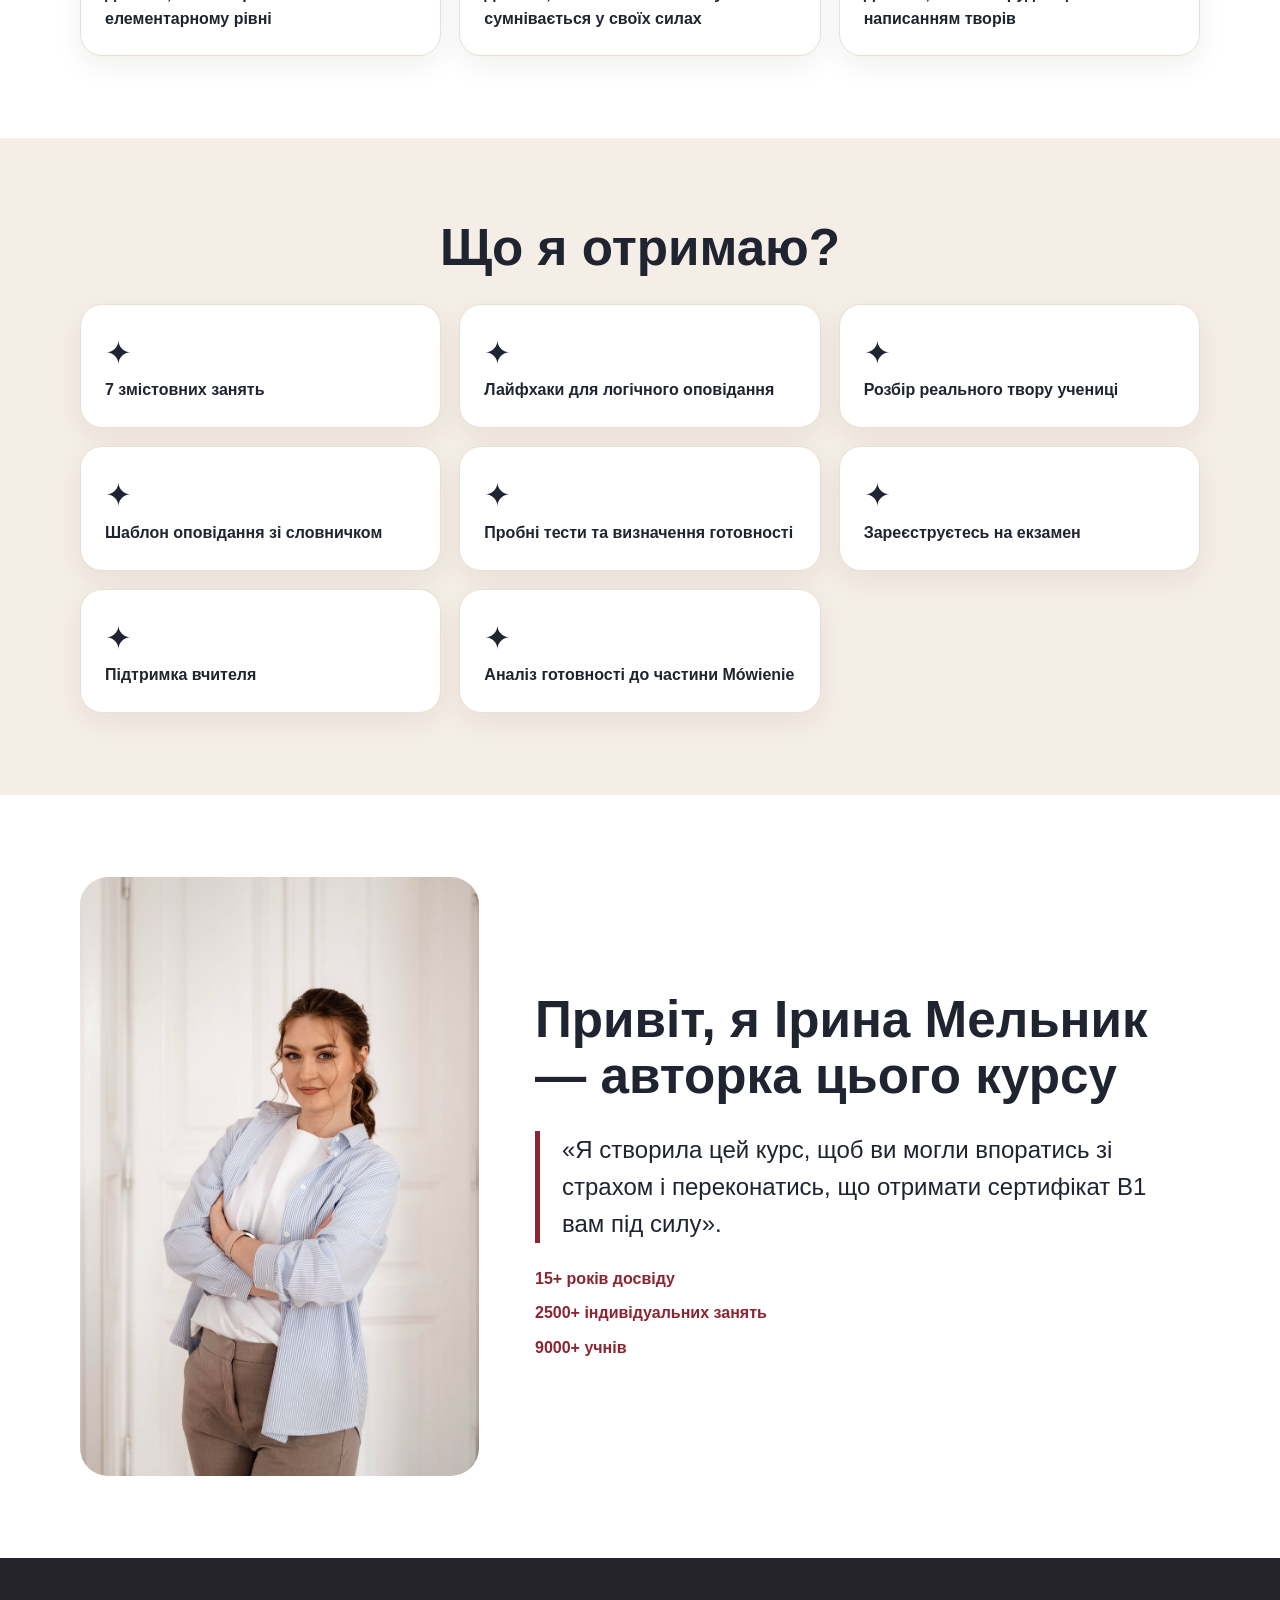
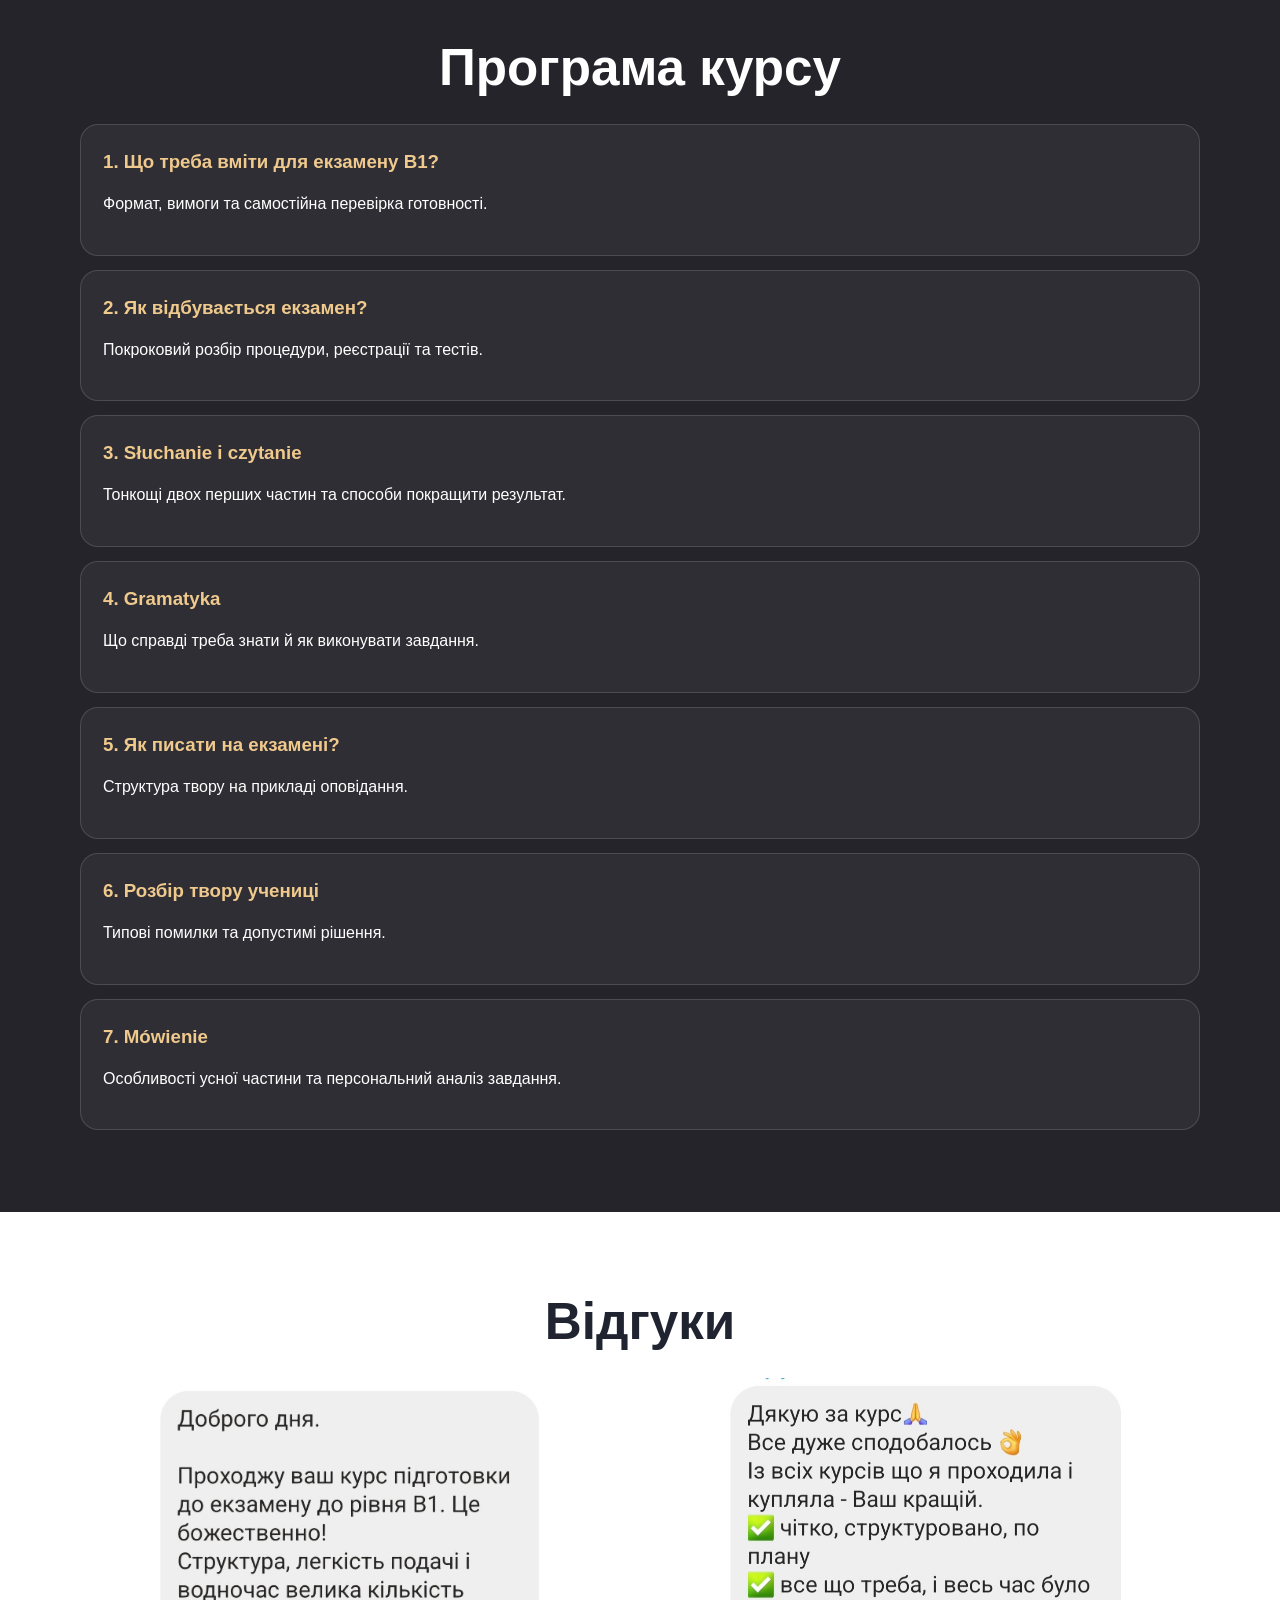
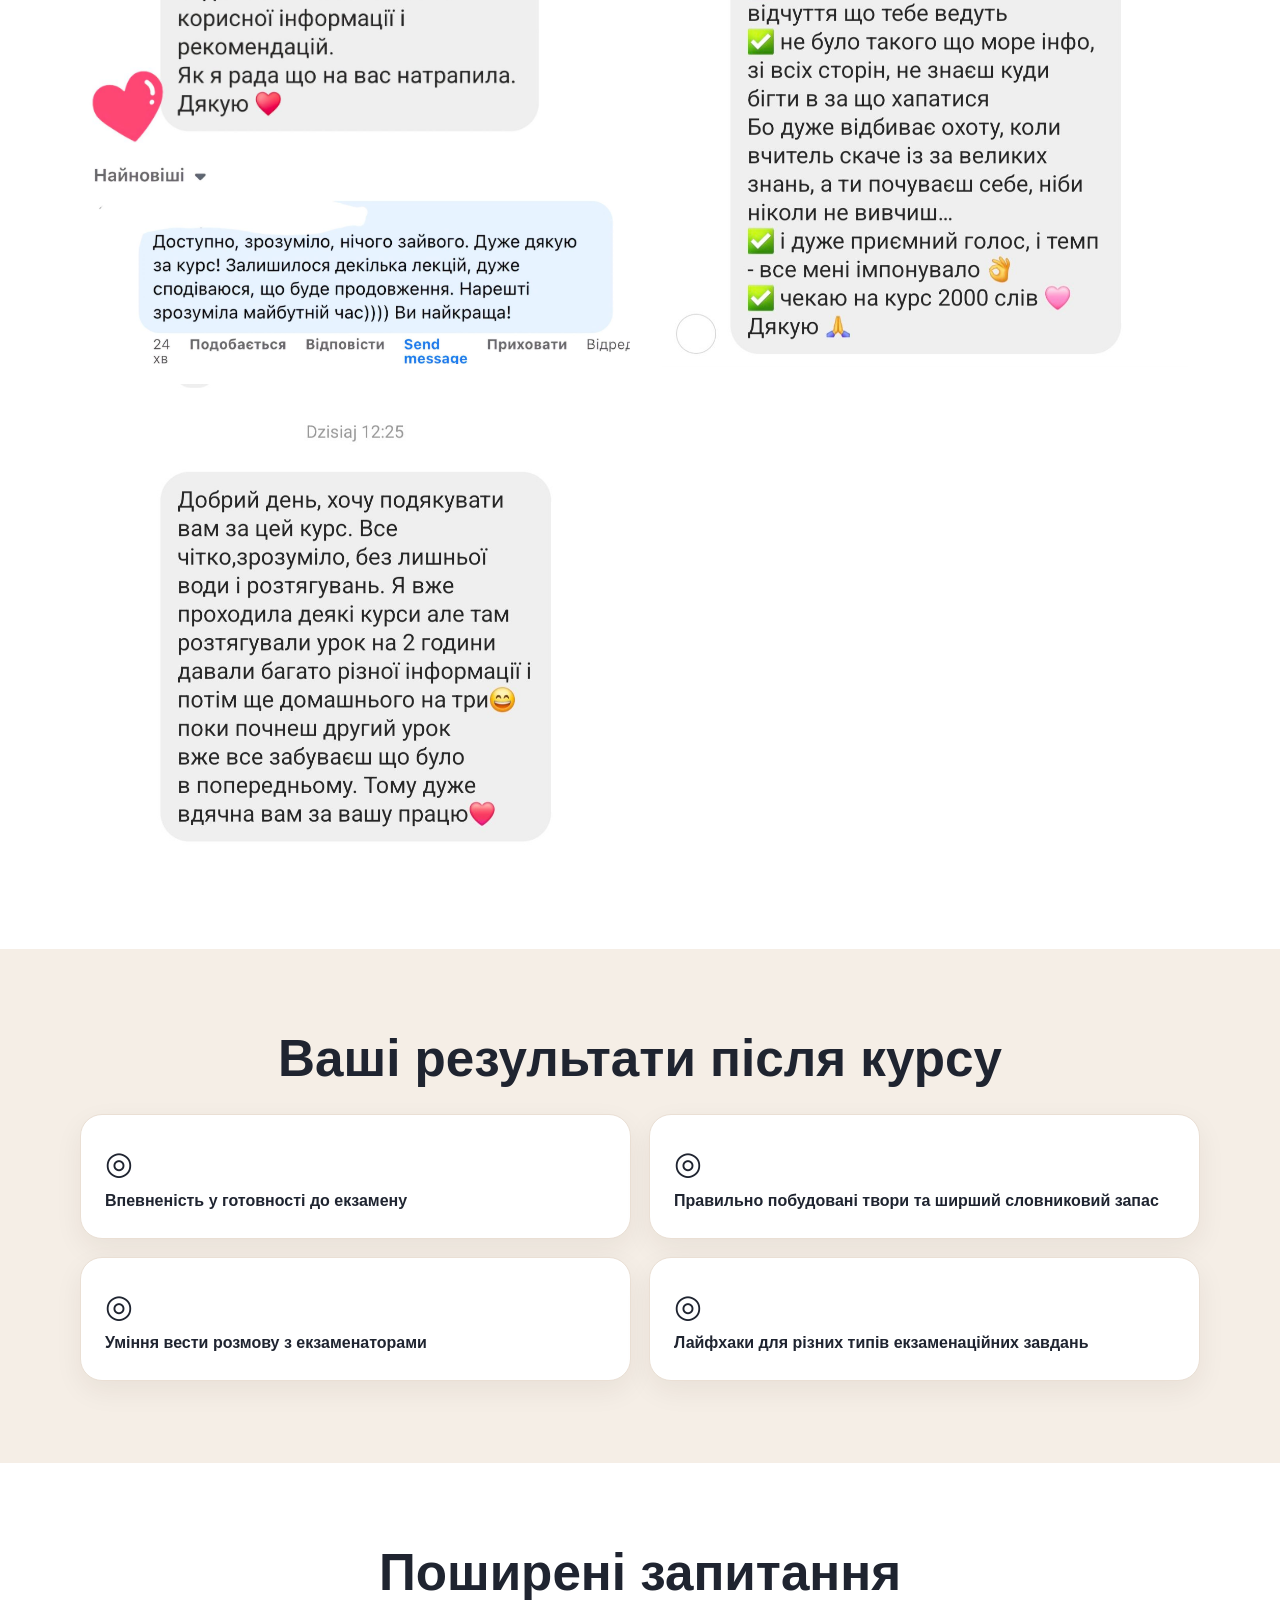
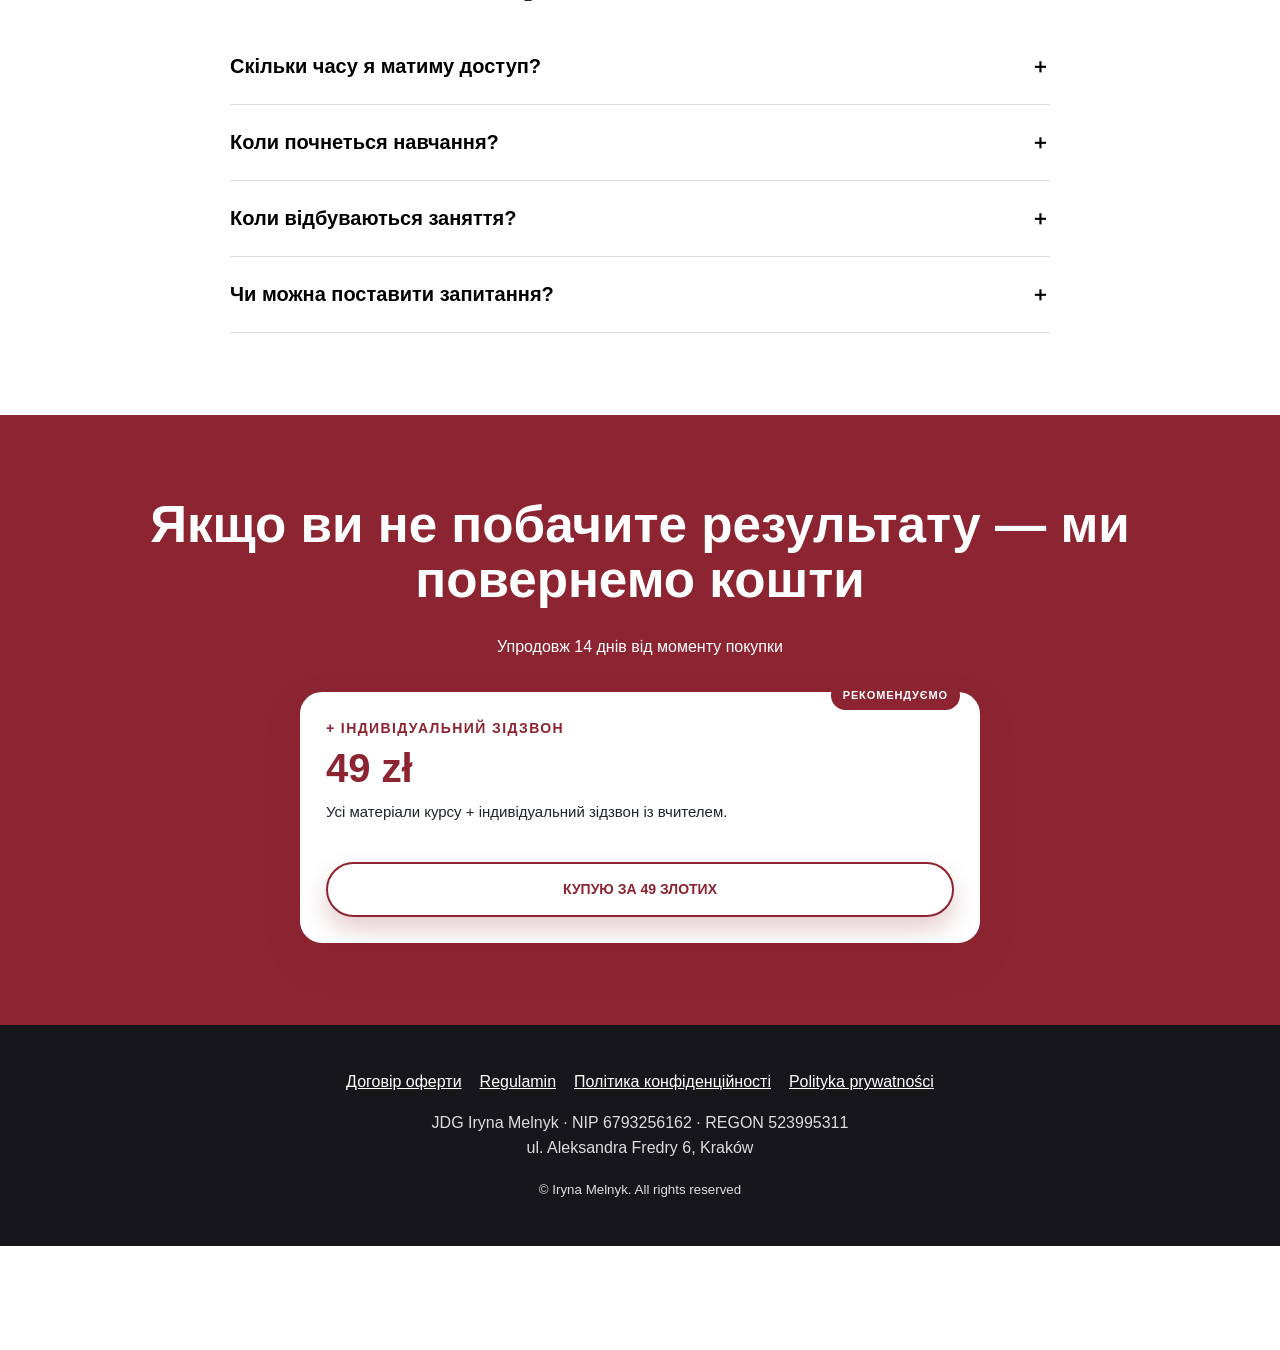
==== commit 2a658e4c: "новийсайт" ====
--- a/index.html
+++ b/index.html
@@ -16,16 +16,6 @@
       <p class="lead">Аналіз і виконання усіх частин екзамену, поради, як здобути найвищий бал, та підтримка вчителя.</p>
       <p class="school">онлайн-школа польської Ірини Мельник</p>
       <div class="tariffs tariffs-hero">
-        <article class="tariff-card">
-          <p class="tariff-name">САМОСТІЙНИЙ</p>
-          <div class="tariff-price"><strong>29 zł</strong><s>300 zł</s></div>
-          <p class="tariff-description">Для тих, хто хоче самостійно пройти курс у власному темпі.</p>
-          <ul class="tariff-features">
-            <li>Усі матеріали курсу</li>
-            <li>Доступ одразу після оплати</li>
-          </ul>
-          <a class="btn tariff-btn" href="https://iramelnyk91gmailcom.lms.softbook.app/shop/item/13102">КУПУЮ ЗА 29 ЗЛОТИХ</a>
-        </article>
         <article class="tariff-card tariff-featured">
           <span class="tariff-badge">РЕКОМЕНДУЄМО</span>
           <p class="tariff-name">+ ІНДИВІДУАЛЬНИЙ ЗІДЗВОН</p>
@@ -54,12 +44,6 @@
 <section class="cream"><div class="wrap"><h2>Ваші результати після курсу</h2><div class="grid result-grid" id="results"></div></div></section>
 <section><div class="wrap narrow"><h2>Поширені запитання</h2><div id="faq"></div></div></section>
 <section class="cta"><div class="wrap"><h2>Якщо ви не побачите результату — ми повернемо кошти</h2><p>Упродовж 14 днів від моменту покупки</p><div class="tariffs tariffs-cta">
-  <article class="tariff-card">
-    <p class="tariff-name">САМОСТІЙНИЙ</p>
-    <div class="tariff-price"><strong>29 zł</strong></div>
-    <p class="tariff-description">Усі матеріали курсу для самостійної підготовки.</p>
-    <a class="btn tariff-btn" href="https://iramelnyk91gmailcom.lms.softbook.app/shop/item/13102">КУПУЮ ЗА 29 ЗЛОТИХ</a>
-  </article>
   <article class="tariff-card tariff-featured">
     <span class="tariff-badge">РЕКОМЕНДУЄМО</span>
     <p class="tariff-name">+ ІНДИВІДУАЛЬНИЙ ЗІДЗВОН</p>
@@ -71,12 +55,8 @@
 </main>
 <footer><div class="wrap"><div class="links"><a href="https://egzaminb1.weblium.site/oferta">Договір оферти</a><a href="https://egzaminb1.weblium.site/umowa">Regulamin</a><a href="https://egzaminb1.weblium.site/polityka">Політика конфіденційності</a><a href="https://egzaminb1.weblium.site/polityka_prywat">Polityka prywatności</a></div><p>JDG Iryna Melnyk · NIP 6793256162 · REGON 523995311<br>ul. Aleksandra Fredry 6, Kraków</p><small>© Iryna Melnyk. All rights reserved</small></div></footer>
 
-<div class="sticky-buy-bar" aria-label="Швидка покупка курсу">
+<div class="sticky-buy-bar" aria-label="Швидка покупка курсу з індивідуальним зідзвоном">
   <div class="sticky-buy-inner">
-    <a class="sticky-buy-btn sticky-buy-basic" href="https://iramelnyk91gmailcom.lms.softbook.app/shop/item/13102">
-      <span>Самостійний</span>
-      <strong>Купити за 29 zł</strong>
-    </a>
     <a class="sticky-buy-btn sticky-buy-featured" href="https://iramelnyk91gmailcom.lms.softbook.app/shop/item/12999">
       <span>+ індивідуальний зідзвон</span>
       <strong>Купити за 49 zł</strong>
--- a/styles.css
+++ b/styles.css
@@ -2,7 +2,7 @@
 
 
 /* Два тарифи: решта дизайну сайту не змінена */
-.tariffs{display:grid;grid-template-columns:repeat(2,minmax(0,1fr));gap:18px;margin:28px 0 18px;align-items:stretch}.tariff-card{position:relative;display:flex;flex-direction:column;padding:24px;border:1px solid #e4d5c8;border-radius:22px;background:#fff;box-shadow:0 12px 32px #2b1d1414}.tariff-card.tariff-featured{border:2px solid var(--red);box-shadow:0 16px 38px #8c243124}.tariff-badge{position:absolute;top:-13px;right:18px;padding:6px 12px;border-radius:999px;background:var(--red);color:#fff;font-size:11px;font-weight:800;letter-spacing:.08em}.tariff-name{margin:0 0 8px;color:var(--red);font-size:14px;font-weight:900;letter-spacing:.1em}.tariff-price{display:flex;align-items:center;gap:12px;margin:0 0 12px}.tariff-price strong{color:var(--red);font-size:40px;line-height:1}.tariff-price s{color:#777;font-size:18px}.tariff-description{margin:0 0 14px;font-size:15px}.tariff-features{margin:0 0 20px;padding:0;list-style:none}.tariff-features li{position:relative;margin:8px 0;padding-left:24px;font-size:14px}.tariff-features li:before{content:"✓";position:absolute;left:0;color:var(--red);font-weight:900}.tariff-btn{width:100%;margin-top:auto;padding:15px 16px;text-align:center;font-size:14px}.tariffs-cta{max-width:850px;margin:32px auto 0;text-align:left}.cta .tariff-card{color:var(--ink)}.cta .tariff-description{min-height:48px}.cta .tariff-card .btn{background:var(--red);color:#fff}.cta .tariff-card.tariff-featured{border-color:#fff}.cta .tariff-card.tariff-featured .btn{background:#fff;color:var(--red);border:2px solid var(--red)}
+.tariffs{display:grid;grid-template-columns:minmax(0,680px);justify-content:center;gap:18px;margin:28px 0 18px;align-items:stretch}.tariff-card{position:relative;display:flex;flex-direction:column;padding:24px;border:1px solid #e4d5c8;border-radius:22px;background:#fff;box-shadow:0 12px 32px #2b1d1414}.tariff-card.tariff-featured{border:2px solid var(--red);box-shadow:0 16px 38px #8c243124}.tariff-badge{position:absolute;top:-13px;right:18px;padding:6px 12px;border-radius:999px;background:var(--red);color:#fff;font-size:11px;font-weight:800;letter-spacing:.08em}.tariff-name{margin:0 0 8px;color:var(--red);font-size:14px;font-weight:900;letter-spacing:.1em}.tariff-price{display:flex;align-items:center;gap:12px;margin:0 0 12px}.tariff-price strong{color:var(--red);font-size:40px;line-height:1}.tariff-price s{color:#777;font-size:18px}.tariff-description{margin:0 0 14px;font-size:15px}.tariff-features{margin:0 0 20px;padding:0;list-style:none}.tariff-features li{position:relative;margin:8px 0;padding-left:24px;font-size:14px}.tariff-features li:before{content:"✓";position:absolute;left:0;color:var(--red);font-weight:900}.tariff-btn{width:100%;margin-top:auto;padding:15px 16px;text-align:center;font-size:14px}.tariffs-cta{max-width:850px;margin:32px auto 0;text-align:left}.cta .tariff-card{color:var(--ink)}.cta .tariff-description{min-height:48px}.cta .tariff-card .btn{background:var(--red);color:#fff}.cta .tariff-card.tariff-featured{border-color:#fff}.cta .tariff-card.tariff-featured .btn{background:#fff;color:var(--red);border:2px solid var(--red)}
 @media(max-width:800px){.tariffs{grid-template-columns:1fr}.tariff-card{padding:22px}.tariff-price strong{font-size:38px}.tariff-badge{right:14px}.tariffs-hero{margin-top:26px}}
 
 /* Автоматична дата найближчого старту */
@@ -12,11 +12,11 @@
 /* Закріплена панель покупки */
 body{padding-bottom:104px}
 .sticky-buy-bar{position:fixed;left:0;right:0;bottom:0;z-index:1000;padding:10px 18px calc(10px + env(safe-area-inset-bottom));background:rgba(255,255,255,.96);border-top:1px solid #e6d8cc;box-shadow:0 -10px 30px #2b1d1424;backdrop-filter:blur(10px);-webkit-backdrop-filter:blur(10px)}
-.sticky-buy-inner{width:min(900px,100%);margin:0 auto;display:grid;grid-template-columns:repeat(2,minmax(0,1fr));gap:12px}
+.sticky-buy-inner{width:min(520px,100%);margin:0 auto;display:grid;grid-template-columns:1fr;gap:12px}
 .sticky-buy-btn{display:flex;align-items:center;justify-content:center;gap:10px;min-height:66px;padding:10px 18px;border-radius:18px;text-align:center;text-decoration:none;font-weight:800;transition:transform .2s,box-shadow .2s}
 .sticky-buy-btn:hover{transform:translateY(-2px)}
 .sticky-buy-btn span{font-size:12px;line-height:1.15;text-transform:uppercase;letter-spacing:.04em}
 .sticky-buy-btn strong{font-size:17px;line-height:1.15}
-.sticky-buy-basic{color:var(--red);background:#fff;border:2px solid var(--red)}
+
 .sticky-buy-featured{color:#fff;background:var(--red);border:2px solid var(--red);box-shadow:0 8px 20px #8c24313b}
 @media(max-width:800px){body{padding-bottom:92px}.sticky-buy-bar{padding:8px 8px calc(8px + env(safe-area-inset-bottom))}.sticky-buy-inner{gap:8px}.sticky-buy-btn{min-height:68px;padding:8px 6px;border-radius:14px;flex-direction:column;gap:3px}.sticky-buy-btn span{font-size:9px}.sticky-buy-btn strong{font-size:14px}}
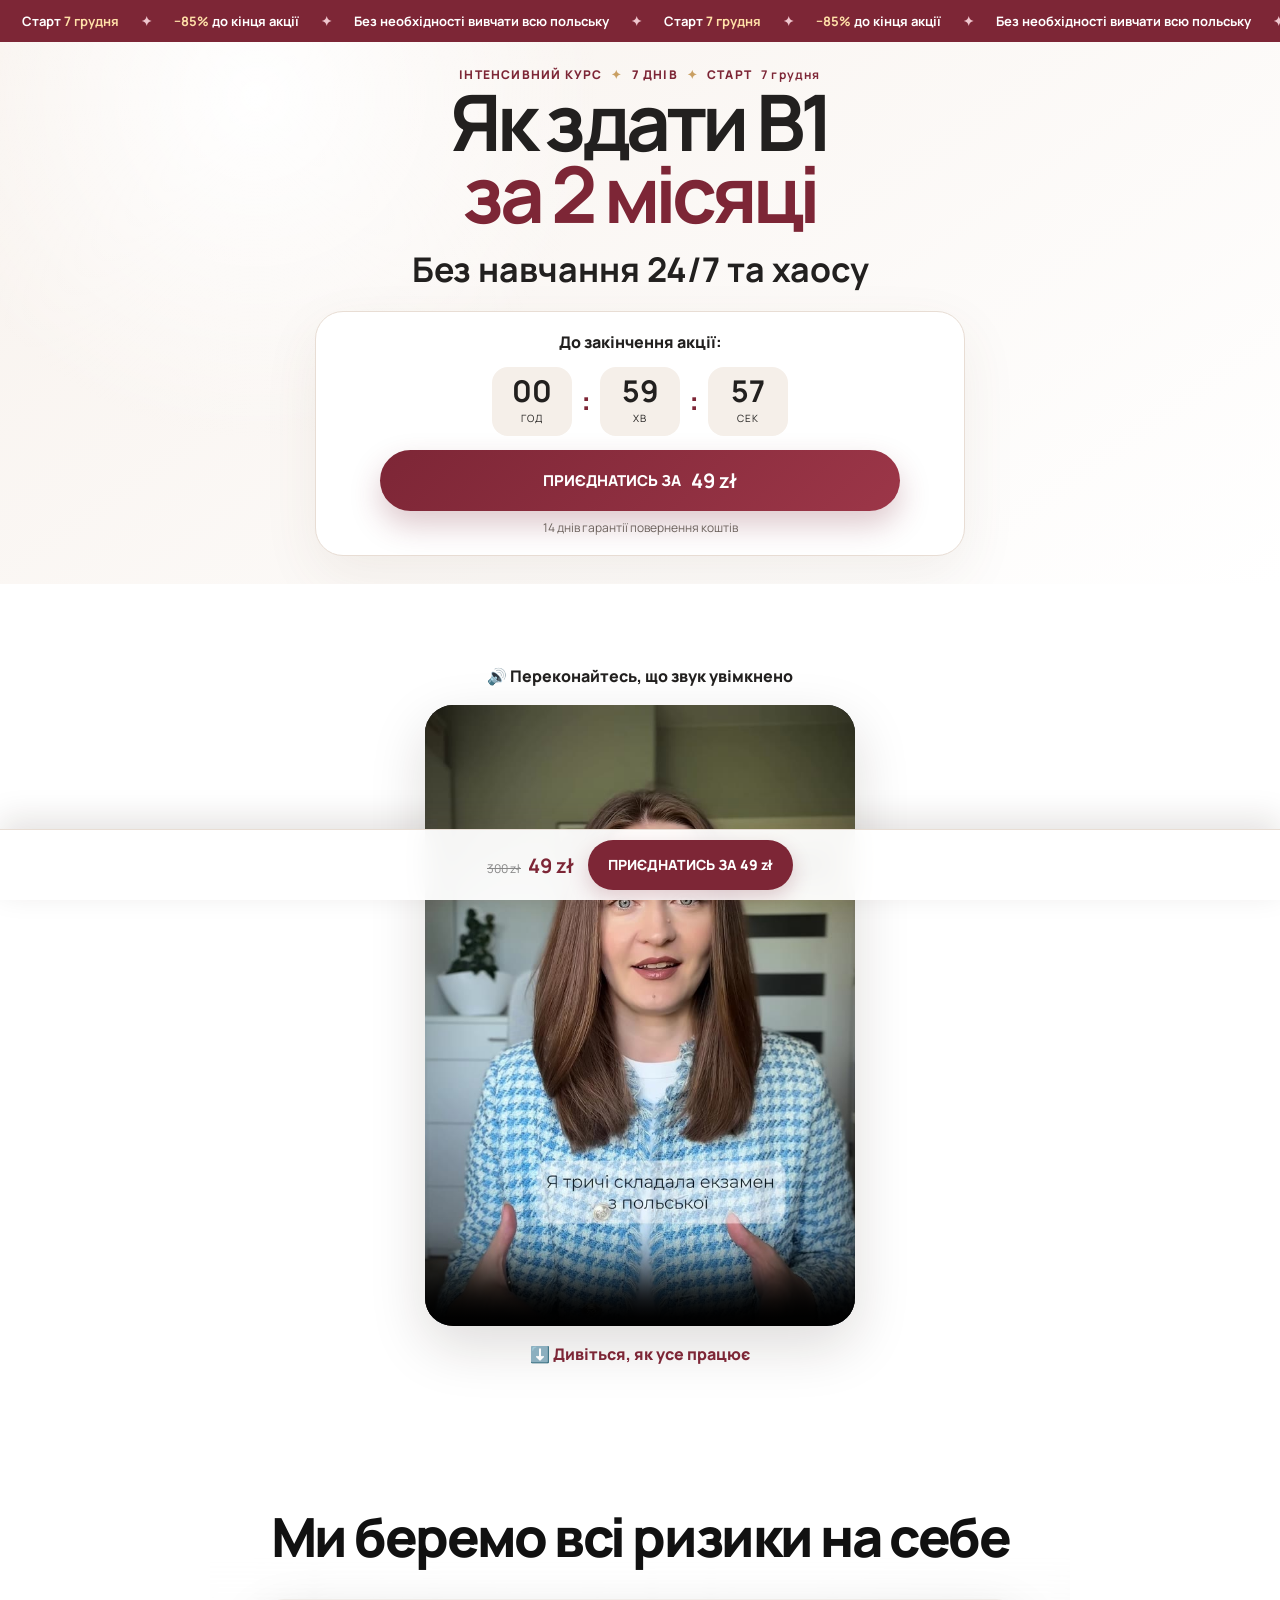
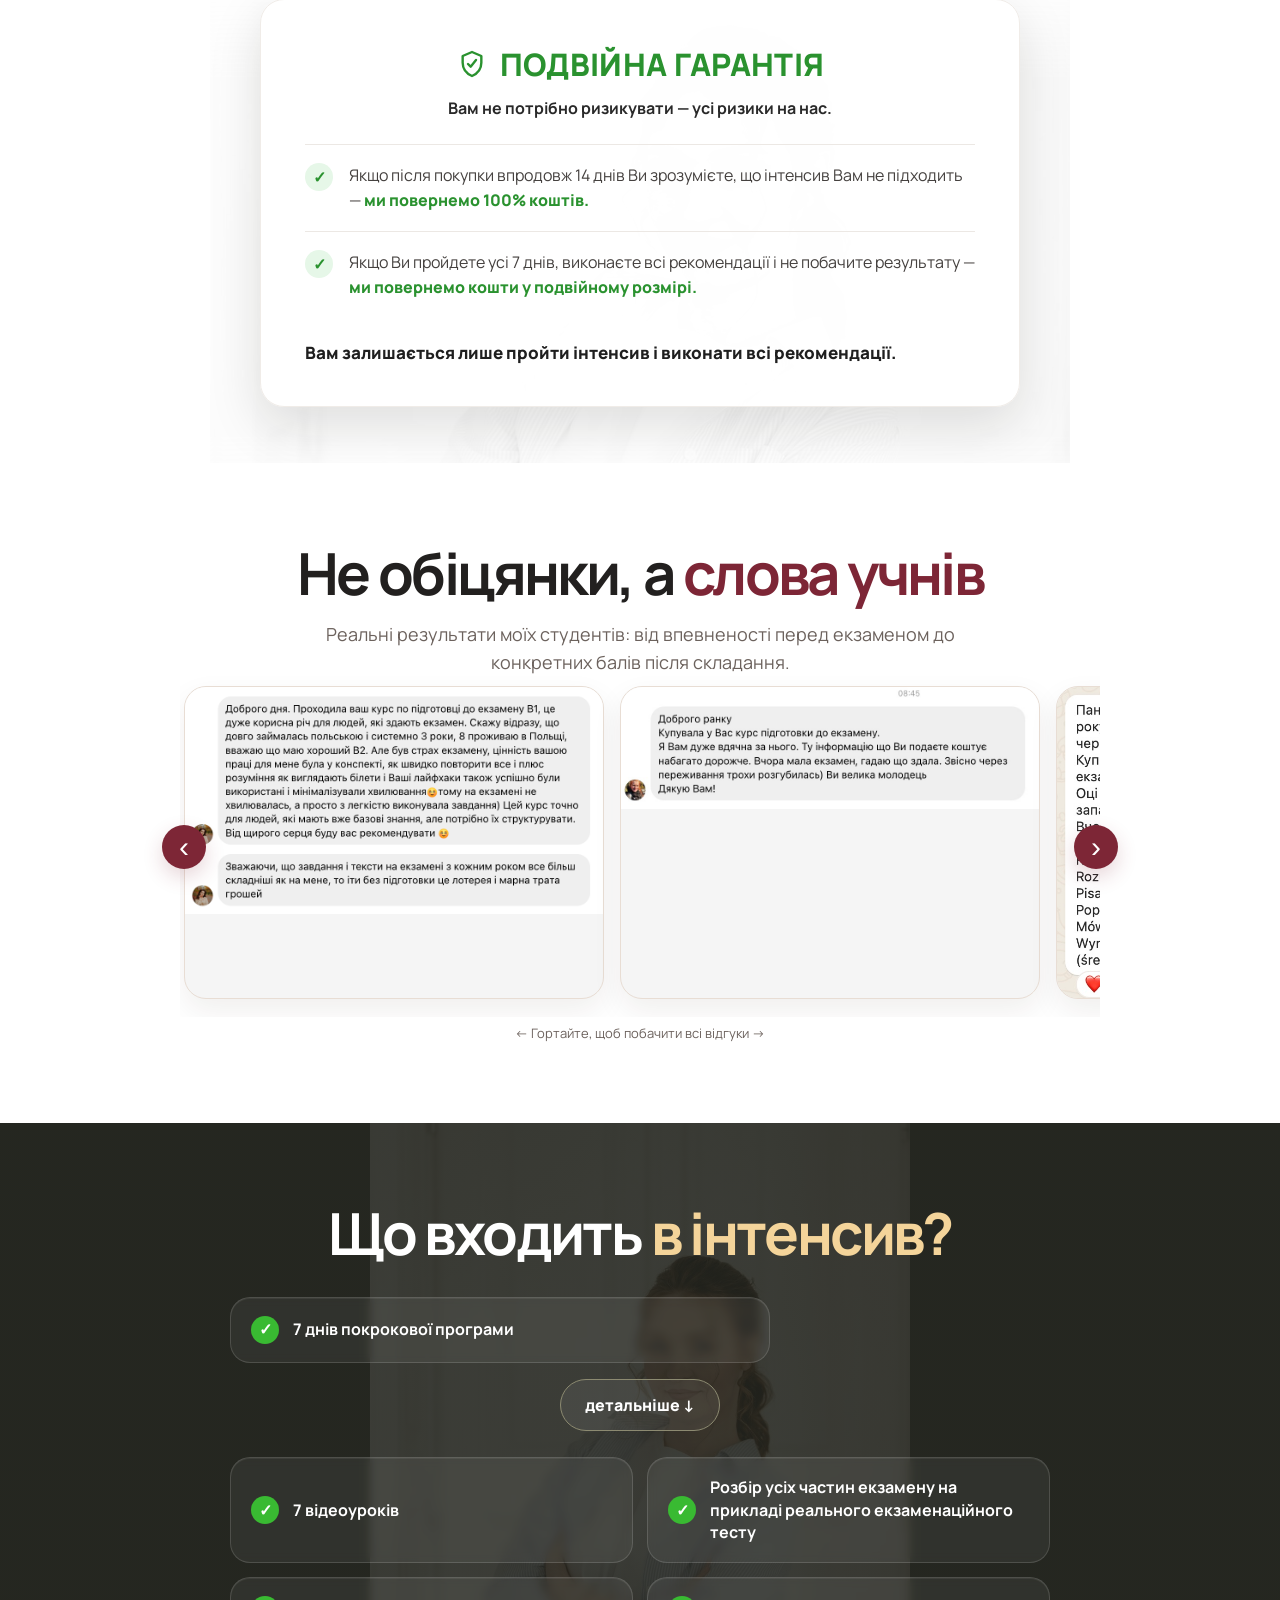
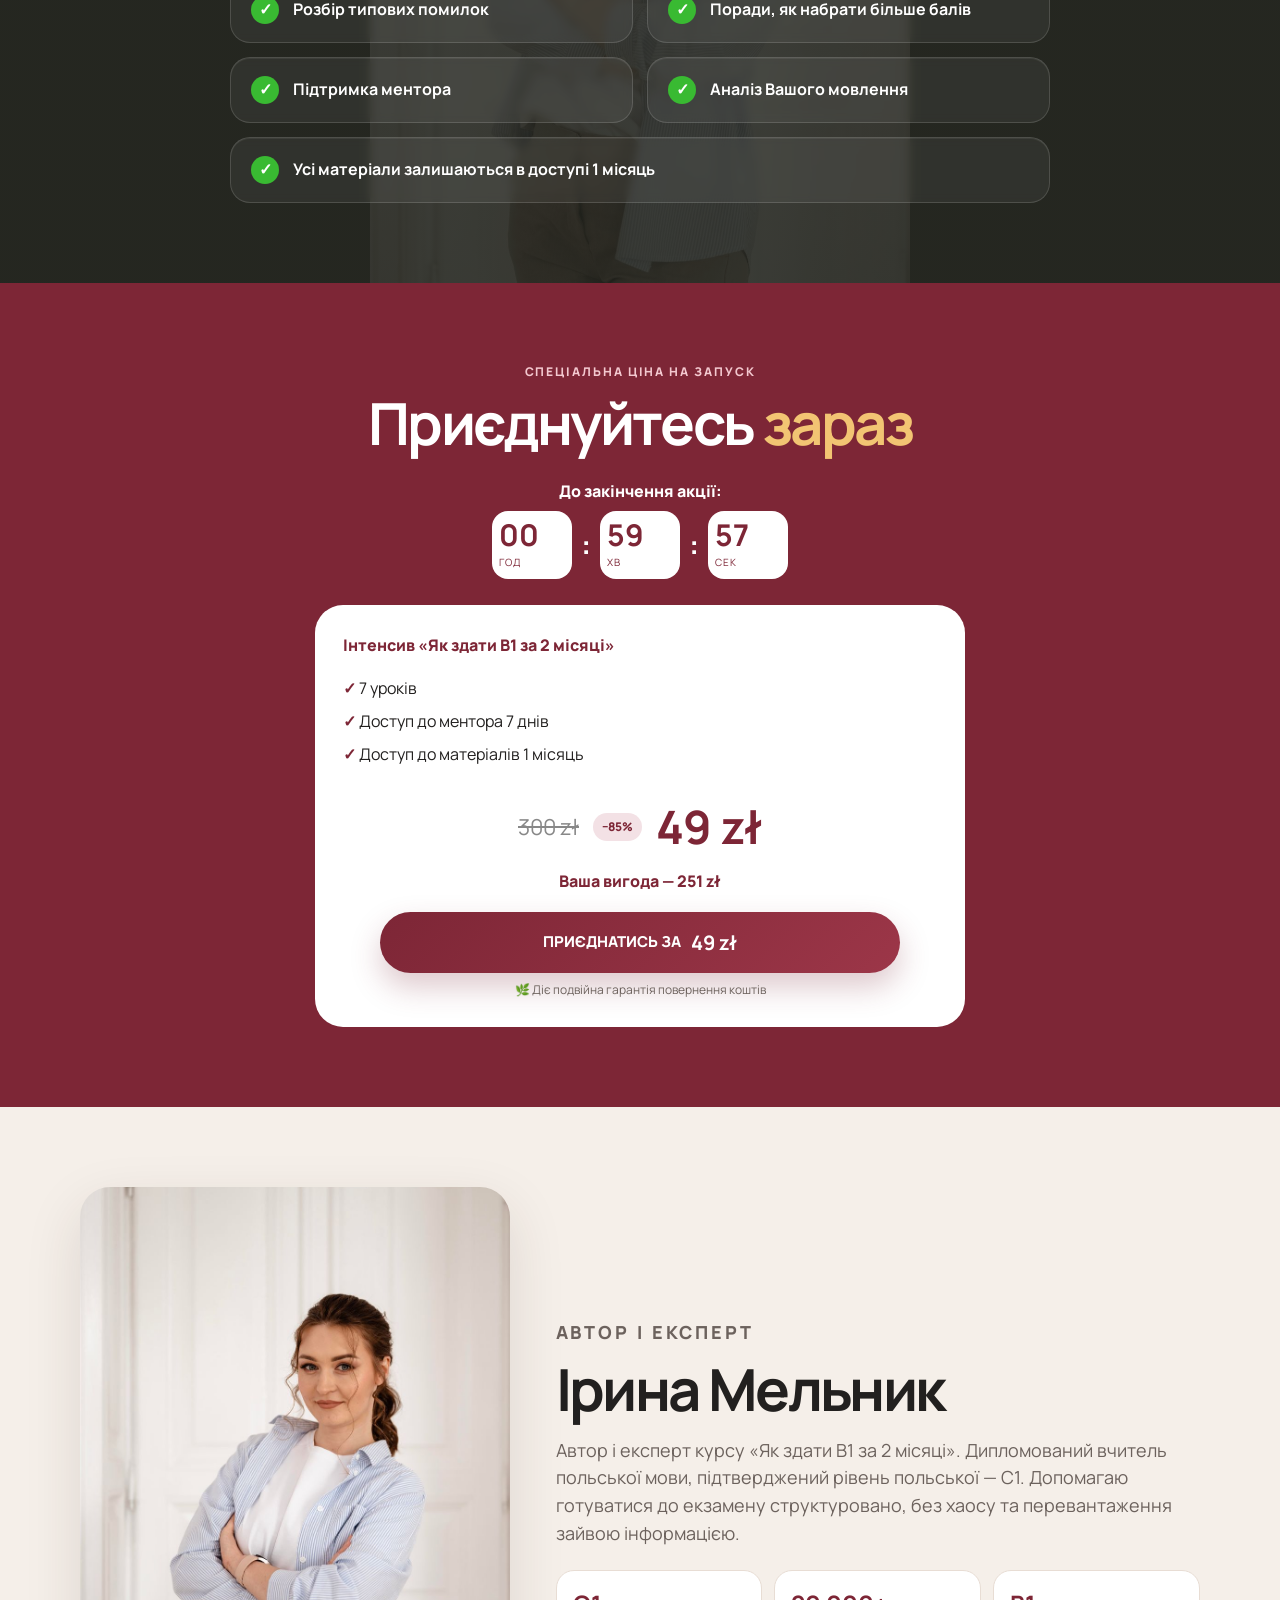
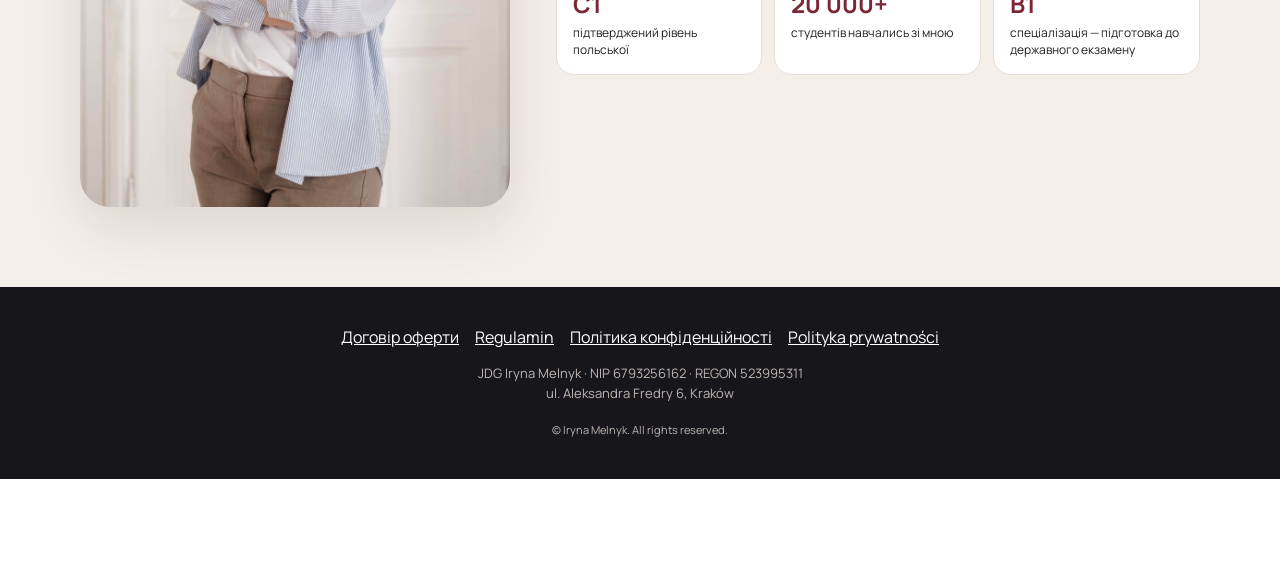
==== commit bc31df42: "Оновлення" ====
--- a/index.html
+++ b/index.html
@@ -1,68 +1,218 @@
 <!doctype html>
 <html lang="uk">
 <head>
-<meta charset="utf-8"><meta name="viewport" content="width=device-width,initial-scale=1">
-<title>Екзамен В1 з польської з підтримкою вчителя</title>
-<meta name="description" content="Інтенсивний онлайн-курс підготовки до державного екзамену В1 з польської мови.">
-<link rel="stylesheet" href="styles.css">
+  <meta charset="utf-8">
+  <meta name="viewport" content="width=device-width,initial-scale=1,viewport-fit=cover">
+  <meta name="theme-color" content="#f4efe9">
+  <title>Як здати B1 за 2 місяці — інтенсивний курс</title>
+  <meta name="description" content="7-денний інтенсив з підготовки до державного екзамену B1 з польської. Чітка система, практичні підказки та підтримка.">
+  <link rel="preconnect" href="https://fonts.googleapis.com">
+  <link rel="preconnect" href="https://fonts.gstatic.com" crossorigin>
+  <link href="https://fonts.googleapis.com/css2?family=Manrope:wght@400;500;600;700;800&display=swap" rel="stylesheet">
+  <link rel="stylesheet" href="styles.css">
+
+  <!-- Meta Pixel -->
+  <script>
+  !function(f,b,e,v,n,t,s){if(f.fbq)return;n=f.fbq=function(){n.callMethod?
+  n.callMethod.apply(n,arguments):n.queue.push(arguments)};if(!f._fbq)f._fbq=n;
+  n.push=n;n.loaded=!0;n.version='2.0';n.queue=[];t=b.createElement(e);t.async=!0;
+  t.src=v;s=b.getElementsByTagName(e)[0];s.parentNode.insertBefore(t,s)}
+  (window,document,'script','https://connect.facebook.net/en_US/fbevents.js');
+  fbq('init','1192959256037095');
+  fbq('track','PageView');
+  </script>
+  <noscript><img height="1" width="1" style="display:none" src="https://www.facebook.com/tr?id=1192959256037095&ev=PageView&noscript=1" alt=""></noscript>
 </head>
 <body>
-<header class="hero">
-  <div class="wrap hero-grid">
-    <div>
-      <div class="start-date">СТАРТ — <span id="startDate"></span></div>
-      <p class="eyebrow">ІНТЕНСИВНИЙ ОНЛАЙН-КУРС</p>
-      <h1>Екзамен В1 з польської <span>з підтримкою вчителя!</span></h1>
-      <p class="lead">Аналіз і виконання усіх частин екзамену, поради, як здобути найвищий бал, та підтримка вчителя.</p>
-      <p class="school">онлайн-школа польської Ірини Мельник</p>
-      <div class="tariffs tariffs-hero">
-        <article class="tariff-card tariff-featured">
-          <span class="tariff-badge">РЕКОМЕНДУЄМО</span>
-          <p class="tariff-name">+ ІНДИВІДУАЛЬНИЙ ЗІДЗВОН</p>
-          <div class="tariff-price"><strong>49 zł</strong><s>300 zł</s></div>
-          <p class="tariff-description">Для тих, хто хоче точно знати свій рівень готовності до екзамену.</p>
-          <ul class="tariff-features">
-            <li>Усі матеріали курсу</li>
-            <li>Доступ одразу після оплати</li>
-            <li>Індивідуальний зідзвон із вчителем</li>
-            <li>Визначення рівня готовності та рекомендації</li>
+  <div class="top-marquee" aria-label="Умови інтенсиву">
+    <div class="marquee-track">
+      <span>Старт <b data-tomorrow>1 жовтня</b></span><i>✦</i><span><b>−85%</b> до кінця акції</span><i>✦</i><span>Без необхідності вивчати всю польську</span><i>✦</i>
+      <span>Старт <b data-tomorrow>1 жовтня</b></span><i>✦</i><span><b>−85%</b> до кінця акції</span><i>✦</i><span>Без необхідності вивчати всю польську</span><i>✦</i>
+    </div>
+  </div>
+
+  <main>
+    <section class="hero section">
+      <div class="container narrow hero-inner">
+        <div class="context-line">ІНТЕНСИВНИЙ КУРС <span>✦</span> 7 ДНІВ <span>✦</span> СТАРТ <b data-tomorrow>1 жовтня</b></div>
+<h1>Як здати B1<br><span>за 2 місяці</span></h1>
+        <p class="hero-subtitle">Без навчання 24/7 та хаосу</p>
+<div class="sale-box">
+          <p class="sale-label">До закінчення акції:</p>
+          <div class="timer" aria-label="До завершення акції">
+            <div><strong data-hours>01</strong><small>год</small></div><span>:</span>
+            <div><strong data-minutes>00</strong><small>хв</small></div><span>:</span>
+            <div><strong data-seconds>00</strong><small>сек</small></div>
+          </div>
+          <a class="primary-btn purchase-link" href="https://iramelnyk91gmailcom.lms.softbook.app/shop/item/12999">
+            <span>ПРИЄДНАТИСЬ ЗА</span><strong>49 zł</strong>
+          </a>
+          <p class="under-btn">14 днів гарантії повернення коштів</p>
+        </div>
+      </div>
+    </section>
+
+    <section class="section video-section">
+      <div class="container narrow">
+        <p class="sound-note">🔊 Переконайтесь, що звук увімкнено</p>
+        <div class="video-shell">
+          <video controls playsinline preload="metadata" poster="assets/video-poster.jpg">
+            <source src="assets/iryna-video.mp4" type="video/mp4">
+            Ваш браузер не підтримує відео.
+          </video>
+        </div>
+        <p class="down-note">⬇️ Дивіться, як усе працює</p>
+      </div>
+    </section>
+
+    <section class="section guarantee-section">
+      <div class="guarantee-photo" aria-hidden="true"></div>
+      <div class="container guarantee-wrap">
+        <h2>Ми беремо всі ризики на себе</h2>
+
+        <div class="guarantee-panel">
+          <div class="guarantee-title">
+            <svg viewBox="0 0 24 24" aria-hidden="true"><path d="M12 3 19 6v5c0 4.7-2.9 8.1-7 10-4.1-1.9-7-5.3-7-10V6l7-3Z"/><path d="m9 12 2 2 4-5"/></svg>
+            <strong>ПОДВІЙНА ГАРАНТІЯ</strong>
+          </div>
+          <p class="guarantee-lead">Вам не потрібно ризикувати — усі ризики на нас.</p>
+
+          <div class="guarantee-rule"></div>
+
+          <div class="guarantee-row">
+            <span class="guarantee-check">✓</span>
+            <p>Якщо після покупки впродовж 14 днів Ви зрозумієте, що інтенсив Вам не підходить — <strong>ми повернемо 100% коштів.</strong></p>
+          </div>
+
+          <div class="guarantee-rule"></div>
+
+          <div class="guarantee-row">
+            <span class="guarantee-check">✓</span>
+            <p>Якщо Ви пройдете усі 7 днів, виконаєте всі рекомендації і не побачите результату — <strong>ми повернемо кошти у подвійному розмірі.</strong></p>
+          </div>
+
+          <p class="guarantee-bottom">Вам залишається лише пройти інтенсив і виконати всі рекомендації.</p>
+        </div>
+</div>
+    </section>
+
+    <section class="section proof-section">
+      <div class="container">
+<h2>Не обіцянки, а <span>слова учнів</span></h2>
+        <p class="section-intro">Реальні результати моїх студентів: від впевненості перед екзаменом до конкретних балів після складання.</p>
+
+        <div class="reviews-wrap">
+          <button class="carousel-arrow prev" type="button" aria-label="Попередній відгук">‹</button>
+          <div class="reviews-track" id="reviewsTrack">
+            <figure class="review-card"><img src="assets/review-7696.png" alt="Відгук учениці про курс B1" loading="lazy"></figure>
+            <figure class="review-card"><img src="assets/review-7697.png" alt="Відгук учениці про курс B1" loading="lazy"></figure>
+            <figure class="review-card"><img src="assets/review-7698.png" alt="Результати екзамену учениці" loading="lazy"></figure>
+            <figure class="review-card"><img src="assets/review-7699.png" alt="Відгук учениці після державного екзамену" loading="lazy"></figure>
+            <figure class="review-card"><img src="assets/review-7700.png" alt="Відгук про курс за 49 злотих" loading="lazy"></figure>
+            <figure class="review-card"><img src="assets/review-old-1.jpg" alt="Відгук про курс" loading="lazy"></figure>
+            <figure class="review-card"><img src="assets/review-old-2.jpg" alt="Відгук про курс" loading="lazy"></figure>
+            <figure class="review-card"><img src="assets/review-old-3.jpg" alt="Відгук про курс" loading="lazy"></figure>
+            <figure class="review-card"><img src="assets/review-old-4.jpg" alt="Відгук про курс" loading="lazy"></figure>
+          </div>
+          <button class="carousel-arrow next" type="button" aria-label="Наступний відгук">›</button>
+        </div>
+        <p class="swipe-hint">← Гортайте, щоб побачити всі відгуки →</p>
+      </div>
+    </section>
+
+    <section class="section program-section">
+      <div class="program-photo" aria-hidden="true"></div>
+      <div class="container narrow program-shell">
+        <h2>Що входить <span>в інтенсив?</span></h2>
+
+        <div class="program-summary-card">
+          <span class="check-icon">✓</span>
+          <span>7 днів покрокової програми</span>
+        </div>
+
+        <div class="program-actions">
+          <button id="programToggle" class="outline-btn" type="button" aria-expanded="false" aria-controls="programList">детальніше ↓</button>
+        </div>
+
+        <div class="program-list program-collapsible" id="programList" aria-hidden="true">
+          <article class="day-card"><span>ДЕНЬ 01</span><h3>Чому Ви досі не склали B1?</h3><p>Визначимо причини, які заважають здати екзамен B1. Спойлер: це не тільки незнання польської.</p></article>
+          <article class="day-card"><span>ДЕНЬ 02</span><h3>Як проходить екзамен?</h3><p>Познайомитесь із процедурою екзамену, бо Ви боїтесь невідомості.</p></article>
+          <article class="day-card"><span>ДЕНЬ 03</span><h3>Як здати частини «Rozumienie ze słuchu» і «Rozumienie tekstów pisanych»?</h3><p>Ви побачите, як виглядають ці частини, та дізнаєтесь лайфхаки, як набрати більше балів.</p></article>
+          <article class="day-card"><span>ДЕНЬ 04</span><h3>Як здати частину «Gramatyka»?</h3><p>Ви отримаєте підказки, як виконати завдання, щоб точно здати, навіть якщо Ваша граматика далека від ідеалу.</p></article>
+          <article class="day-card"><span>ДЕНЬ 05</span><h3>Як писати на екзамені?</h3><p>Ви отримаєте шаблон одного з найчастіших творів — оповідання, і дізнаєтесь мої поради щодо написання твору.</p></article>
+          <article class="day-card"><span>ДЕНЬ 06</span><h3>Розбір твору моєї студентки</h3><p>На прикладі помилок реальної людини Ви зможете проаналізувати власні помилки у письмовій частині.</p></article>
+          <article class="day-card"><span>ДЕНЬ 07</span><h3>Аналіз частини «Mówienie»</h3><p>Отримаєте персональний аналіз Вашого мовлення з рекомендаціями та порадами.</p></article>
+        </div>
+
+        <div class="program-feature-grid">
+          <div class="feature-card"><span class="check-icon">✓</span><span>7 відеоуроків</span></div>
+          <div class="feature-card"><span class="check-icon">✓</span><span>Розбір усіх частин екзамену на прикладі реального екзаменаційного тесту</span></div>
+          <div class="feature-card"><span class="check-icon">✓</span><span>Розбір типових помилок</span></div>
+          <div class="feature-card"><span class="check-icon">✓</span><span>Поради, як набрати більше балів</span></div>
+          <div class="feature-card"><span class="check-icon">✓</span><span>Підтримка ментора</span></div>
+          <div class="feature-card"><span class="check-icon">✓</span><span>Аналіз Вашого мовлення</span></div>
+          <div class="feature-card feature-card-wide"><span class="check-icon">✓</span><span>Усі матеріали залишаються в доступі 1 місяць</span></div>
+        </div>
+      </div>
+    </section>
+
+    <section class="section pricing-section" id="buy">
+      <div class="container narrow">
+        <p class="section-kicker light">СПЕЦІАЛЬНА ЦІНА НА ЗАПУСК</p>
+        <h2>Приєднуйтесь <span>зараз</span></h2>
+        <p class="pricing-timer-label">До закінчення акції:</p>
+        <div class="timer light-timer" aria-label="До завершення акції">
+          <div><strong data-hours>01</strong><small>год</small></div><span>:</span>
+          <div><strong data-minutes>00</strong><small>хв</small></div><span>:</span>
+          <div><strong data-seconds>00</strong><small>сек</small></div>
+        </div>
+
+        <div class="price-card">
+          <p class="price-card-label">Інтенсив «Як здати B1 за 2 місяці»</p>
+          <ul>
+            <li>7 уроків</li>
+            <li>Доступ до ментора 7 днів</li>
+            <li>Доступ до матеріалів 1 місяць</li>
           </ul>
-          <a class="btn tariff-btn" href="https://iramelnyk91gmailcom.lms.softbook.app/shop/item/12999">КУПУЮ ЗА 49 ЗЛОТИХ</a>
-        </article>
-      </div>
-      <p class="guarantee">Гарантія повернення коштів упродовж 14 днів, якщо курс не виправдає очікувань.</p>
+          <div class="prices"><s>300 zł</s><span>−85%</span><strong>49 zł</strong></div>
+          <p class="saving">Ваша вигода — 251 zł</p>
+          <a class="primary-btn purchase-link" href="https://iramelnyk91gmailcom.lms.softbook.app/shop/item/12999"><span>ПРИЄДНАТИСЬ ЗА</span><strong>49 zł</strong></a>
+          <p class="double-note">🌿 Діє подвійна гарантія повернення коштів</p>
+        </div>
+      </div>
+    </section>
+
+    <section class="section author-section">
+      <div class="container author-grid">
+        <img src="assets/iryna.jpg" alt="Ірина Мельник" loading="lazy">
+        <div>
+          <p class="section-kicker">АВТОР І ЕКСПЕРТ</p>
+          <h2>Ірина Мельник</h2>
+          <p>Автор і експерт курсу «Як здати B1 за 2 місяці». Дипломований вчитель польської мови, підтверджений рівень польської — C1. Допомагаю готуватися до екзамену структуровано, без хаосу та перевантаження зайвою інформацією.</p>
+          <div class="author-stats"><span><b>C1</b> підтверджений рівень польської</span><span><b>20 000+</b> студентів навчались зі мною</span><span><b>B1</b> спеціалізація — підготовка до державного екзамену</span></div>
+        </div>
+      </div>
+    </section>
+  </main>
+
+  <footer class="footer">
+    <div class="container">
+      <div class="legal-links">
+        <a href="https://egzaminb1.weblium.site/oferta">Договір оферти</a>
+        <a href="https://egzaminb1.weblium.site/umowa">Regulamin</a>
+        <a href="https://egzaminb1.weblium.site/polityka">Політика конфіденційності</a>
+        <a href="https://egzaminb1.weblium.site/polityka_prywat">Polityka prywatności</a>
+      </div>
+      <p>JDG Iryna Melnyk · NIP 6793256162 · REGON 523995311<br>ul. Aleksandra Fredry 6, Kraków</p>
+      <small>© Iryna Melnyk. All rights reserved.</small>
     </div>
-    <img class="hero-photo" src="assets/iryna.jpg" alt="Ірина Мельник">
+  </footer>
+
+  <div class="sticky-buy" aria-label="Швидка покупка курсу">
+    <div class="sticky-price"><s>300 zł</s><strong>49 zł</strong></div>
+    <a class="purchase-link sticky-btn" href="https://iramelnyk91gmailcom.lms.softbook.app/shop/item/12999">ПРИЄДНАТИСЬ ЗА 49 zł</a>
   </div>
-</header>
-<main>
-<section><div class="wrap"><h2>Для кого курс?</h2><div class="grid cards" id="audience"></div></div></section>
-<section class="cream"><div class="wrap"><h2>Що я отримаю?</h2><div class="grid benefits" id="benefits"></div></div></section>
-<section><div class="wrap about"><img src="assets/iryna.jpg" alt="Авторка курсу"><div><h2>Привіт, я Ірина Мельник — авторка цього курсу</h2><blockquote>«Я створила цей курс, щоб ви могли впоратись зі страхом і переконатись, що отримати сертифікат В1 вам під силу».</blockquote><div class="stats"><b>15+ років досвіду</b><b>2500+ індивідуальних занять</b><b>9000+ учнів</b></div></div></div></section>
-<section class="dark"><div class="wrap"><h2>Програма курсу</h2><div class="program" id="program"></div></div></section>
-<section><div class="wrap"><h2>Відгуки</h2><div class="reviews"><img src="assets/review1.jpg"><img src="assets/review2.jpg"><img src="assets/review3.jpg"><img src="assets/review4.jpg"></div></div></section>
-<section class="cream"><div class="wrap"><h2>Ваші результати після курсу</h2><div class="grid result-grid" id="results"></div></div></section>
-<section><div class="wrap narrow"><h2>Поширені запитання</h2><div id="faq"></div></div></section>
-<section class="cta"><div class="wrap"><h2>Якщо ви не побачите результату — ми повернемо кошти</h2><p>Упродовж 14 днів від моменту покупки</p><div class="tariffs tariffs-cta">
-  <article class="tariff-card tariff-featured">
-    <span class="tariff-badge">РЕКОМЕНДУЄМО</span>
-    <p class="tariff-name">+ ІНДИВІДУАЛЬНИЙ ЗІДЗВОН</p>
-    <div class="tariff-price"><strong>49 zł</strong></div>
-    <p class="tariff-description">Усі матеріали курсу + індивідуальний зідзвон із вчителем.</p>
-    <a class="btn tariff-btn" href="https://iramelnyk91gmailcom.lms.softbook.app/shop/item/12999">КУПУЮ ЗА 49 ЗЛОТИХ</a>
-  </article>
-</div></div></section>
-</main>
-<footer><div class="wrap"><div class="links"><a href="https://egzaminb1.weblium.site/oferta">Договір оферти</a><a href="https://egzaminb1.weblium.site/umowa">Regulamin</a><a href="https://egzaminb1.weblium.site/polityka">Політика конфіденційності</a><a href="https://egzaminb1.weblium.site/polityka_prywat">Polityka prywatności</a></div><p>JDG Iryna Melnyk · NIP 6793256162 · REGON 523995311<br>ul. Aleksandra Fredry 6, Kraków</p><small>© Iryna Melnyk. All rights reserved</small></div></footer>
-
-<div class="sticky-buy-bar" aria-label="Швидка покупка курсу з індивідуальним зідзвоном">
-  <div class="sticky-buy-inner">
-    <a class="sticky-buy-btn sticky-buy-featured" href="https://iramelnyk91gmailcom.lms.softbook.app/shop/item/12999">
-      <span>+ індивідуальний зідзвон</span>
-      <strong>Купити за 49 zł</strong>
-    </a>
-  </div>
-</div>
-
-<script src="script.js"></script>
-</body></html>
+
+  <script src="script.js"></script>
+</body>
+</html>
--- a/styles.css
+++ b/styles.css
@@ -1,22 +1,70 @@
-:root{--ink:#1f2430;--red:#8c2431;--cream:#f5eee6;--gold:#d7a65b;--white:#fff}*{box-sizing:border-box}html{scroll-behavior:smooth}body{margin:0;font-family:Arial,Helvetica,sans-serif;color:var(--ink);line-height:1.55;background:#fff}.wrap{width:min(1120px,calc(100% - 36px));margin:auto}.narrow{max-width:820px}section{padding:82px 0}h1,h2{line-height:1.08;margin:0 0 28px}h1{font-size:clamp(42px,6vw,76px)}h1 span{color:var(--red)}h2{font-size:clamp(34px,4vw,54px);text-align:center}.hero{background:linear-gradient(135deg,#f6eee7,#fff);padding:70px 0}.hero-grid{display:grid;grid-template-columns:1.1fr .9fr;gap:54px;align-items:center}.hero-photo{width:100%;max-height:690px;object-fit:cover;border-radius:30px;box-shadow:0 24px 60px #5a3a2b2b}.eyebrow{font-weight:800;letter-spacing:.12em;color:var(--red)}.lead{font-size:21px;max-width:720px}.school{font-weight:700}.price{display:flex;align-items:center;gap:18px;margin:24px 0}.price strong{font-size:46px;color:var(--red)}.price s{font-size:22px;color:#777}.btn{display:inline-block;padding:18px 28px;background:var(--red);color:#fff;text-decoration:none;border-radius:999px;font-weight:800;box-shadow:0 12px 24px #8c24313b;transition:.2s}.btn:hover{transform:translateY(-2px)}.guarantee{max-width:610px;font-size:14px}.grid{display:grid;grid-template-columns:repeat(3,1fr);gap:18px}.cards .card,.benefit,.result{border:1px solid #eadfd4;border-radius:22px;padding:24px;background:#fff;box-shadow:0 10px 28px #2b1d1410}.card .icon,.benefit .icon,.result .icon{font-size:32px}.cream{background:var(--cream)}.about{display:grid;grid-template-columns:.75fr 1.25fr;gap:56px;align-items:center}.about img{width:100%;border-radius:28px;max-height:620px;object-fit:cover}.about h2{text-align:left}.about blockquote{font-size:24px;border-left:5px solid var(--red);padding-left:22px;margin-left:0}.stats{display:grid;gap:10px;color:var(--red)}.dark{background:#24242a;color:#fff}.program{display:grid;gap:14px}.lesson{background:#ffffff0c;border:1px solid #ffffff24;border-radius:18px;padding:22px}.lesson h3{margin:0 0 8px;color:#f0c98d}.reviews{columns:2;column-gap:20px}.reviews img{width:100%;margin:0 0 20px;border-radius:18px;display:block}.result-grid{grid-template-columns:repeat(2,1fr)}.faq-item{border-bottom:1px solid #ddd}.faq-q{width:100%;text-align:left;background:none;border:0;font:inherit;font-weight:800;font-size:20px;padding:22px 0;cursor:pointer;display:flex;justify-content:space-between}.faq-a{display:none;padding:0 0 22px}.faq-item.open .faq-a{display:block}.cta{text-align:center;background:var(--red);color:#fff}.cta .btn{background:#fff;color:var(--red)}footer{padding:45px 0;background:#17171b;color:#ddd;text-align:center}.links{display:flex;justify-content:center;gap:18px;flex-wrap:wrap}.links a{color:#fff}@media(max-width:800px){.hero-grid,.about{grid-template-columns:1fr}.hero-photo{max-height:520px}.grid,.result-grid{grid-template-columns:1fr}.reviews{columns:1}section{padding:58px 0}.hero{padding:45px 0}h1{font-size:44px}}
+:root{
+  --ink:#22201f;
+  --muted:#6c625d;
+  --wine:#7d2636;
+  --wine2:#9c3648;
+  --cream:#f5efe9;
+  --cream2:#fbf8f5;
+  --gold:#d5a456;
+  --dark:#242225;
+  --line:#e8ddd4;
+  --white:#fff;
+  --green:#2a922f;
+  --green-soft:#e6f7e8;
+}
+*{box-sizing:border-box}
+html{scroll-behavior:smooth}
+body{margin:0;padding-bottom:88px;font-family:"Manrope",Arial,sans-serif;color:var(--ink);background:#fff;line-height:1.55}
+a{color:inherit}
+img,video{max-width:100%}
+.container{width:min(1120px,calc(100% - 36px));margin:auto}.narrow{max-width:820px}
+.section{padding:80px 0}
+.section-kicker{margin:0 0 12px;color:var(--wine);font-size:12px;font-weight:800;letter-spacing:.16em;text-align:center}
+.section-kicker.light{color:#f3c8cf}
+h2{margin:0;font-size:clamp(34px,5vw,58px);line-height:1.03;letter-spacing:-.045em;text-align:center}h2 span{color:var(--wine)}
+.section-intro{max-width:720px;margin:18px auto 0;text-align:center;color:var(--muted);font-size:18px}
+
+.top-marquee{position:relative;overflow:hidden;background:var(--wine);color:#fff;height:42px;display:flex;align-items:center;font-size:13px;font-weight:700;white-space:nowrap}
+.marquee-track{display:inline-flex;align-items:center;gap:22px;min-width:max-content;animation:marquee 23s linear infinite;padding-left:22px}.marquee-track i{font-style:normal;color:#efc6ce}.marquee-track b{color:#ffe0a8}
+@keyframes marquee{from{transform:translateX(0)}to{transform:translateX(-50%)}}
+
+.hero{background:radial-gradient(circle at 20% 10%,#fff 0,#fff0 30%),linear-gradient(145deg,#f8f2ed,#fff);padding:24px 0 28px}
+.hero-inner{text-align:center}.context-line{display:flex;justify-content:center;gap:9px;flex-wrap:wrap;color:var(--wine);font-size:12px;font-weight:800;letter-spacing:.1em}.context-line span{color:#c99f62}
+h1{margin:0;font-size:clamp(46px,8vw,78px);line-height:.93;letter-spacing:-.06em}h1 span{color:var(--wine)}.hero-subtitle{margin:13px 0 0;font-size:clamp(22px,4vw,34px);font-weight:700}
+.sale-box{margin:16px auto 0;max-width:650px;padding:18px 22px;border-radius:28px;background:#fff;border:1px solid var(--line);box-shadow:0 20px 55px #6c4a3814}.sale-label{margin:0 0 12px;font-weight:800}.timer{display:flex;align-items:center;justify-content:center;gap:9px;margin:7px auto 14px}.timer>div{width:80px;padding:9px 7px;background:var(--cream);border-radius:16px}.timer strong{display:block;font-size:30px;line-height:1}.timer small{display:block;margin-top:5px;font-size:10px;text-transform:uppercase;letter-spacing:.08em}.timer>span{font-size:30px;font-weight:700;color:var(--wine)}
+.primary-btn{display:flex;align-items:center;justify-content:center;gap:10px;width:min(100%,520px);margin:0 auto;padding:15px 22px;border-radius:999px;background:linear-gradient(135deg,var(--wine),var(--wine2));color:#fff;text-decoration:none;box-shadow:0 14px 30px #7d263640;font-weight:800;transition:.2s}.primary-btn:hover{transform:translateY(-3px) scale(1.015)}.primary-btn span{font-size:15px}.primary-btn strong{font-size:20px}.under-btn,.double-note{text-align:center;color:var(--muted);font-size:12px;margin:8px 0 0}
+
+.video-section{background:#fff}.sound-note,.down-note{text-align:center;font-weight:800}.sound-note{margin:0 0 16px}.down-note{margin:16px 0 0;color:var(--wine)}.video-shell{max-width:430px;margin:auto;border-radius:28px;overflow:hidden;background:#111;box-shadow:0 20px 55px #24130c26}.video-shell video{display:block;width:100%;aspect-ratio:9/13;object-fit:cover}
 
 
-/* Два тарифи: решта дизайну сайту не змінена */
-.tariffs{display:grid;grid-template-columns:minmax(0,680px);justify-content:center;gap:18px;margin:28px 0 18px;align-items:stretch}.tariff-card{position:relative;display:flex;flex-direction:column;padding:24px;border:1px solid #e4d5c8;border-radius:22px;background:#fff;box-shadow:0 12px 32px #2b1d1414}.tariff-card.tariff-featured{border:2px solid var(--red);box-shadow:0 16px 38px #8c243124}.tariff-badge{position:absolute;top:-13px;right:18px;padding:6px 12px;border-radius:999px;background:var(--red);color:#fff;font-size:11px;font-weight:800;letter-spacing:.08em}.tariff-name{margin:0 0 8px;color:var(--red);font-size:14px;font-weight:900;letter-spacing:.1em}.tariff-price{display:flex;align-items:center;gap:12px;margin:0 0 12px}.tariff-price strong{color:var(--red);font-size:40px;line-height:1}.tariff-price s{color:#777;font-size:18px}.tariff-description{margin:0 0 14px;font-size:15px}.tariff-features{margin:0 0 20px;padding:0;list-style:none}.tariff-features li{position:relative;margin:8px 0;padding-left:24px;font-size:14px}.tariff-features li:before{content:"✓";position:absolute;left:0;color:var(--red);font-weight:900}.tariff-btn{width:100%;margin-top:auto;padding:15px 16px;text-align:center;font-size:14px}.tariffs-cta{max-width:850px;margin:32px auto 0;text-align:left}.cta .tariff-card{color:var(--ink)}.cta .tariff-description{min-height:48px}.cta .tariff-card .btn{background:var(--red);color:#fff}.cta .tariff-card.tariff-featured{border-color:#fff}.cta .tariff-card.tariff-featured .btn{background:#fff;color:var(--red);border:2px solid var(--red)}
-@media(max-width:800px){.tariffs{grid-template-columns:1fr}.tariff-card{padding:22px}.tariff-price strong{font-size:38px}.tariff-badge{right:14px}.tariffs-hero{margin-top:26px}}
+.guarantee-section{position:relative;overflow:hidden;background:#fff;padding:62px 0 56px}.guarantee-photo{position:absolute;left:50%;bottom:-110px;width:min(860px,88vw);height:620px;transform:translateX(-50%);background:url("assets/iryna.jpg") center 25%/cover no-repeat;filter:grayscale(1);opacity:.105;mask-image:linear-gradient(to bottom,transparent 0%,#000 20%,#000 78%,transparent 100%);-webkit-mask-image:linear-gradient(to bottom,transparent 0%,#000 20%,#000 78%,transparent 100%)}.guarantee-wrap{position:relative;z-index:1}.guarantee-wrap h2{color:#111;font-size:clamp(34px,4.4vw,54px);font-weight:800}.guarantee-panel{max-width:760px;margin:34px auto 0;padding:40px 44px;border-radius:24px;background:rgba(255,255,255,.96);box-shadow:0 18px 52px rgba(26,20,16,.13);border:1px solid #f0ece8}.guarantee-title{display:flex;align-items:center;justify-content:center;gap:12px;color:var(--green)}.guarantee-title svg{width:32px;height:32px;fill:none;stroke:currentColor;stroke-width:1.8;stroke-linecap:round;stroke-linejoin:round}.guarantee-title strong{font-size:clamp(22px,3vw,31px);font-weight:900;letter-spacing:.01em}.guarantee-lead{text-align:center;margin:8px 0 24px;font-weight:700;color:#292929}.guarantee-rule{height:1px;background:#ece8e4}.guarantee-row{display:grid;grid-template-columns:30px 1fr;gap:14px;align-items:start;padding:18px 0}.guarantee-check{display:grid;place-items:center;width:28px;height:28px;border-radius:50%;background:var(--green-soft);color:var(--green);font-weight:900}.guarantee-row p{margin:0;font-size:16px;line-height:1.55;color:#45413f}.guarantee-row strong{color:var(--green);font-weight:900}.guarantee-bottom{margin:22px 0 0;font-size:17px;font-weight:900;color:#1f1f1f}
 
-/* Автоматична дата найближчого старту */
-.start-date{display:inline-flex;align-items:center;gap:5px;margin:0 0 18px;padding:9px 16px;border:1px solid #d8b6a6;border-radius:999px;background:#fff;color:var(--red);font-size:14px;font-weight:900;letter-spacing:.08em;box-shadow:0 8px 20px #8c243112}.start-date span{color:var(--ink);letter-spacing:.02em}@media(max-width:800px){.start-date{margin-bottom:16px;padding:8px 14px;font-size:13px}}
+.proof-section{background:#fff}.reviews-wrap{position:relative;max-width:920px;margin:0 auto}.reviews-track{display:flex;gap:16px;overflow-x:auto;scroll-snap-type:x mandatory;scroll-behavior:smooth;padding:10px 4px 18px;scrollbar-width:none}.reviews-track::-webkit-scrollbar{display:none}.review-card{flex:0 0 min(76vw,420px);margin:0;scroll-snap-align:center;border-radius:22px;overflow:hidden;background:#f5f5f5;border:1px solid var(--line);box-shadow:0 12px 30px #31201512}.review-card img{width:100%;height:auto;display:block}.carousel-arrow{position:absolute;top:50%;transform:translateY(-50%);z-index:2;width:44px;height:44px;border:0;border-radius:50%;background:var(--wine);color:#fff;font-size:30px;cursor:pointer;box-shadow:0 8px 20px #7d263630}.carousel-arrow.prev{left:-18px}.carousel-arrow.next{right:-18px}.carousel-arrow{transition:transform .18s ease,filter .18s ease}.carousel-arrow:hover{transform:translateY(-50%) scale(1.09);filter:brightness(1.08)}.swipe-hint{text-align:center;color:var(--muted);font-size:13px;margin:6px 0 0}
 
+.program-section{position:relative;overflow:hidden;background:#2f312a;color:#fff}
+.program-photo{position:absolute;inset:0;background:linear-gradient(rgba(35,37,31,.88),rgba(35,37,31,.88)),url("assets/iryna.jpg") center 35%/540px auto no-repeat;opacity:.96}
+.program-shell{position:relative;z-index:1}
+.program-section h2 span{color:#f4d49a}
+.program-summary-card,.feature-card{display:flex;align-items:center;gap:14px;padding:18px 20px;border:1px solid #ffffff24;border-radius:20px;background:#ffffff0f;backdrop-filter:blur(4px);box-shadow:inset 0 1px 0 #ffffff10}
+.program-summary-card{max-width:540px;margin:34px 0 0}
+.check-icon{display:grid;place-items:center;flex:0 0 28px;width:28px;height:28px;border-radius:50%;background:#39ba32;color:#fff;font-weight:900}
+.program-summary-card span:last-child,.feature-card span:last-child{font-size:16px;font-weight:700;line-height:1.4}
+.program-actions{display:flex;justify-content:center;margin:16px 0 26px}
+.outline-btn{padding:13px 24px;border:1px solid #8c8a71;border-radius:999px;background:#ffffff10;color:#fff;font:inherit;font-weight:800;cursor:pointer;animation:buttonBreath 2.3s ease-in-out infinite;transition:transform .2s,background .2s,color .2s,border-color .2s;text-transform:lowercase}
+.outline-btn:hover{transform:translateY(-2px) scale(1.02);background:#fff;color:#242225;border-color:#fff}
+.program-feature-grid{display:grid;grid-template-columns:1fr 1fr;gap:14px}
+.feature-card-wide{grid-column:1/-1}
+.program-list{display:grid;gap:12px;margin:0 0 24px}.program-collapsible{max-height:0;overflow:hidden;opacity:0;transform:translateY(-8px);transition:max-height .55s ease,opacity .3s ease,transform .35s ease;margin-bottom:0}.program-collapsible.is-open{max-height:2600px;opacity:1;transform:none;margin-bottom:24px}
+.day-card{padding:22px;border:1px solid #ffffff22;border-radius:20px;background:#ffffff0d}
+.day-card span{color:#f0c98d;font-size:11px;font-weight:900;letter-spacing:.1em}.day-card h3{margin:8px 0 6px;font-size:20px}.day-card p{margin:0;color:#e4dfdb}
 
-/* Закріплена панель покупки */
-body{padding-bottom:104px}
-.sticky-buy-bar{position:fixed;left:0;right:0;bottom:0;z-index:1000;padding:10px 18px calc(10px + env(safe-area-inset-bottom));background:rgba(255,255,255,.96);border-top:1px solid #e6d8cc;box-shadow:0 -10px 30px #2b1d1424;backdrop-filter:blur(10px);-webkit-backdrop-filter:blur(10px)}
-.sticky-buy-inner{width:min(520px,100%);margin:0 auto;display:grid;grid-template-columns:1fr;gap:12px}
-.sticky-buy-btn{display:flex;align-items:center;justify-content:center;gap:10px;min-height:66px;padding:10px 18px;border-radius:18px;text-align:center;text-decoration:none;font-weight:800;transition:transform .2s,box-shadow .2s}
-.sticky-buy-btn:hover{transform:translateY(-2px)}
-.sticky-buy-btn span{font-size:12px;line-height:1.15;text-transform:uppercase;letter-spacing:.04em}
-.sticky-buy-btn strong{font-size:17px;line-height:1.15}
+.pricing-section{background:var(--wine);color:#fff}.pricing-section h2 span{color:#f2c473}.pricing-timer-label{text-align:center;margin:26px 0 0;font-weight:800}.light-timer>div{background:#fff;color:var(--wine)}.light-timer>span{color:#fff}.price-card{max-width:650px;margin:26px auto 0;padding:28px;border-radius:28px;background:#fff;color:var(--ink)}.price-card-label{margin:0 0 18px;color:var(--wine);font-weight:900}.price-card ul{list-style:none;padding:0;margin:0;display:grid;gap:8px}.price-card li:before{content:"✓ ";color:var(--wine);font-weight:900}.prices{display:flex;align-items:center;justify-content:center;gap:14px;flex-wrap:wrap;margin:25px 0 6px}.prices s{font-size:22px;color:#888}.prices span{padding:5px 9px;border-radius:999px;background:#f3e1e5;color:var(--wine);font-size:12px;font-weight:900}.prices strong{font-size:46px;color:var(--wine)}.saving{text-align:center;margin:0 0 18px;font-weight:800;color:var(--wine)}
 
-.sticky-buy-featured{color:#fff;background:var(--red);border:2px solid var(--red);box-shadow:0 8px 20px #8c24313b}
-@media(max-width:800px){body{padding-bottom:92px}.sticky-buy-bar{padding:8px 8px calc(8px + env(safe-area-inset-bottom))}.sticky-buy-inner{gap:8px}.sticky-buy-btn{min-height:68px;padding:8px 6px;border-radius:14px;flex-direction:column;gap:3px}.sticky-buy-btn span{font-size:9px}.sticky-buy-btn strong{font-size:14px}}
+.author-section{background:var(--cream)}.author-grid{display:grid;grid-template-columns:.8fr 1.2fr;gap:46px;align-items:center}.author-grid img{width:100%;max-height:620px;object-fit:cover;border-radius:30px;box-shadow:0 20px 55px #3b271d20}.author-grid h2{text-align:left;margin-bottom:18px}.author-grid .section-kicker{text-align:left}.author-grid p{color:var(--muted);font-size:18px}.author-stats{display:grid;grid-template-columns:repeat(3,1fr);gap:12px;margin-top:22px}.author-stats span{padding:16px;border-radius:18px;background:#fff;font-size:12px;line-height:1.4;border:1px solid var(--line)}.author-stats b{display:block;color:var(--wine);font-size:24px;margin-bottom:4px}
+.footer{padding:38px 0;background:#17171b;color:#bdb6b2;text-align:center}.legal-links{display:flex;justify-content:center;gap:16px;flex-wrap:wrap}.legal-links a{color:#fff}.footer p{font-size:13px}.footer small{font-size:11px}
+
+.sticky-buy{position:fixed;left:0;right:0;bottom:0;z-index:1000;display:flex;align-items:center;justify-content:center;gap:14px;padding:10px 16px calc(10px + env(safe-area-inset-bottom));background:#fffffff2;border-top:1px solid var(--line);box-shadow:0 -10px 32px #29180d20;backdrop-filter:blur(12px)}.sticky-price{display:flex;align-items:baseline;gap:7px}.sticky-price s{font-size:12px;color:#888}.sticky-price strong{font-size:20px;color:var(--wine)}.sticky-btn{padding:14px 20px;border-radius:999px;background:var(--wine);color:#fff;text-decoration:none;font-size:14px;font-weight:900;box-shadow:0 8px 20px #7d263638;animation:buttonBreath 2.1s ease-in-out infinite;transition:filter .2s}.sticky-btn:hover{filter:brightness(1.08)}.primary-btn{animation:buttonBreath 2.1s ease-in-out infinite}@keyframes buttonBreath{0%,100%{transform:scale(1)}50%{transform:scale(1.035)}}
+
+@media(max-width:800px){body{padding-bottom:82px}.section{padding:58px 0}.container{width:min(100% - 26px,1120px)}.hero{padding:20px 0 22px}.author-grid{grid-template-columns:1fr}.guarantee-panel{padding:30px 24px}.guarantee-photo{width:100%;height:560px;bottom:-90px}.carousel-arrow{display:none}.author-grid img{max-height:520px}.author-stats{grid-template-columns:1fr 1fr 1fr}.program-feature-grid{grid-template-columns:1fr}.program-summary-card{max-width:none}.outline-btn{width:100%}.sticky-buy{gap:8px;padding-left:8px;padding-right:8px}.sticky-btn{flex:1;text-align:center;padding:13px 10px}.sticky-price{min-width:72px;flex-direction:column;gap:0;align-items:flex-start}}
+@media(max-width:520px){h1{font-size:46px}.hero-subtitle{font-size:21px}.sale-box{padding:14px 16px;margin-top:10px}.timer>div{width:70px}.timer strong{font-size:27px}.guarantee-section{padding:48px 0 44px}.guarantee-panel{margin-top:24px;padding:25px 18px}.guarantee-row{grid-template-columns:26px 1fr;gap:10px}.guarantee-check{width:25px;height:25px}.guarantee-row p{font-size:14px}.guarantee-bottom{font-size:15px}.review-card{flex-basis:88vw}.author-stats{grid-template-columns:1fr}.primary-btn{padding:16px 15px}.primary-btn span{font-size:13px}.primary-btn strong{font-size:18px}.top-marquee{height:40px}.marquee-track{gap:16px}.context-line{font-size:10px}}
+@media(prefers-reduced-motion:reduce){*{scroll-behavior:auto!important}.marquee-track,.sticky-btn,.primary-btn,.outline-btn{animation:none!important}}
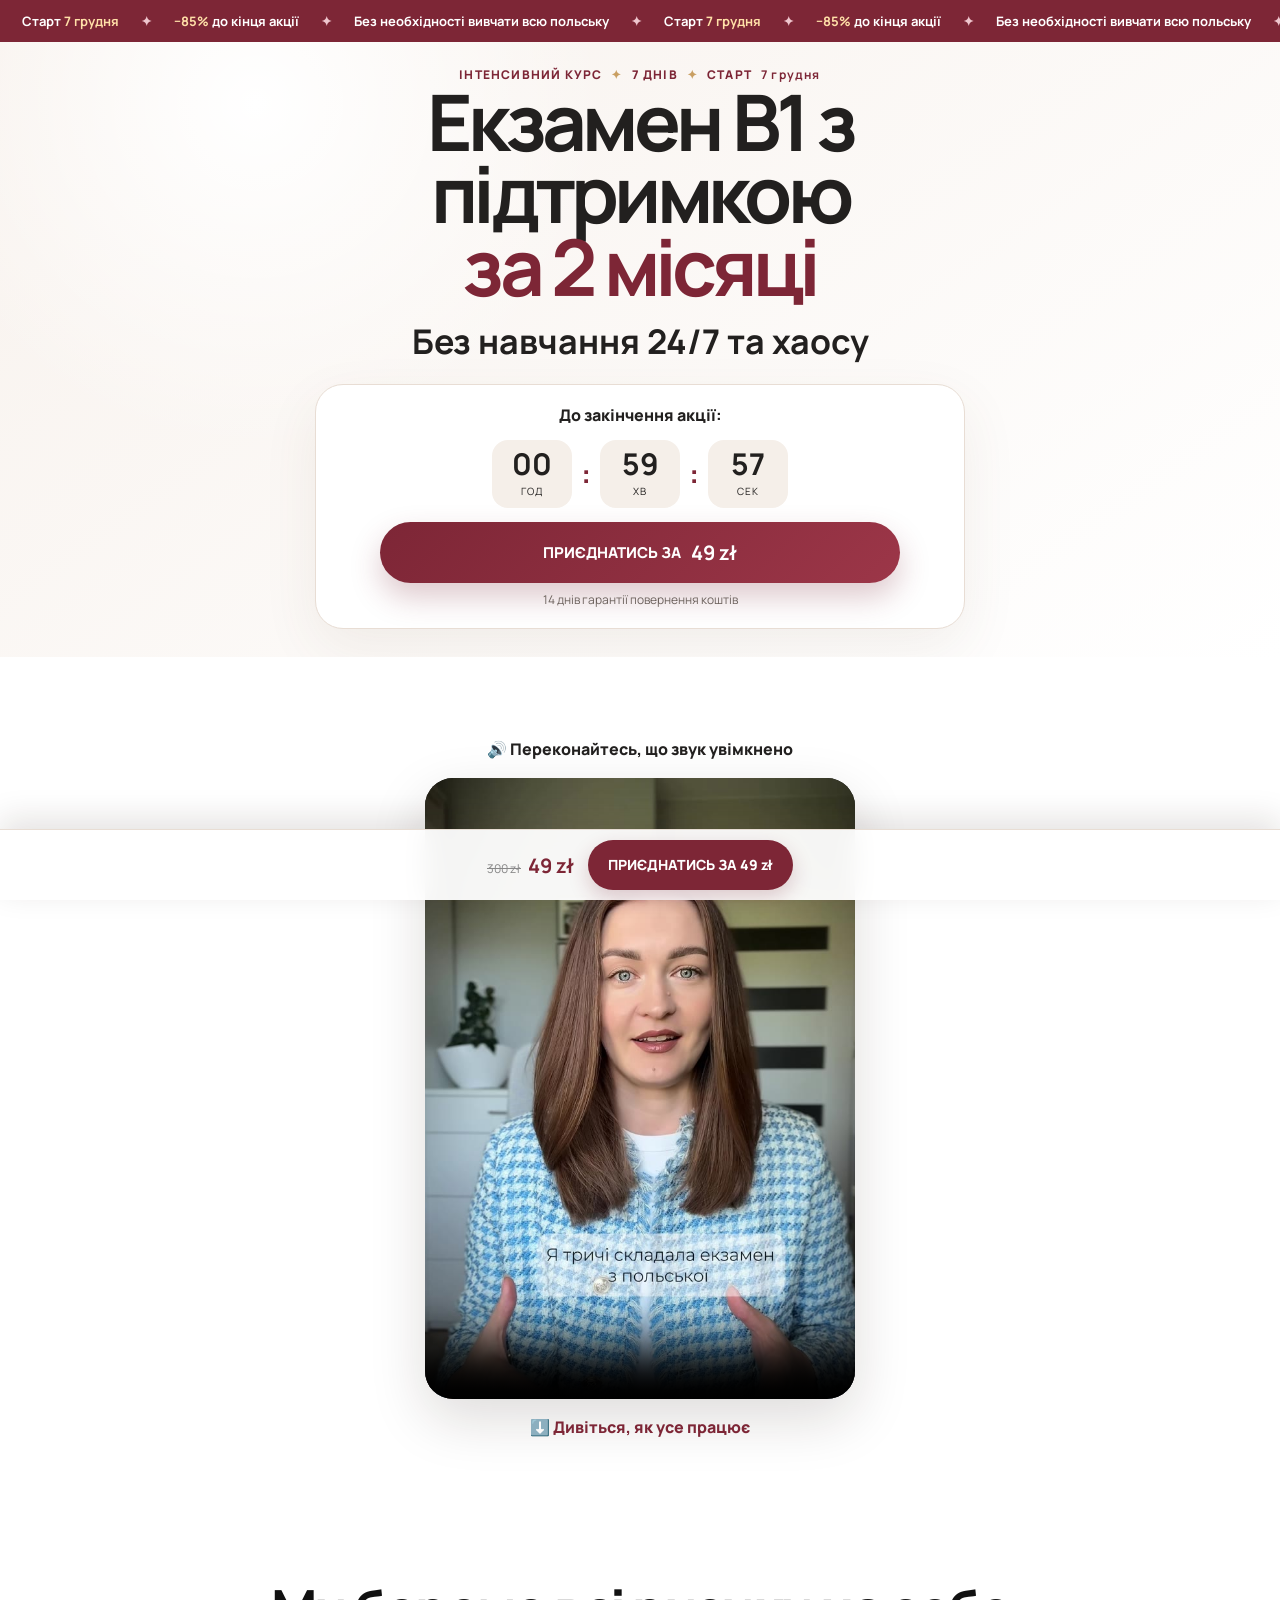
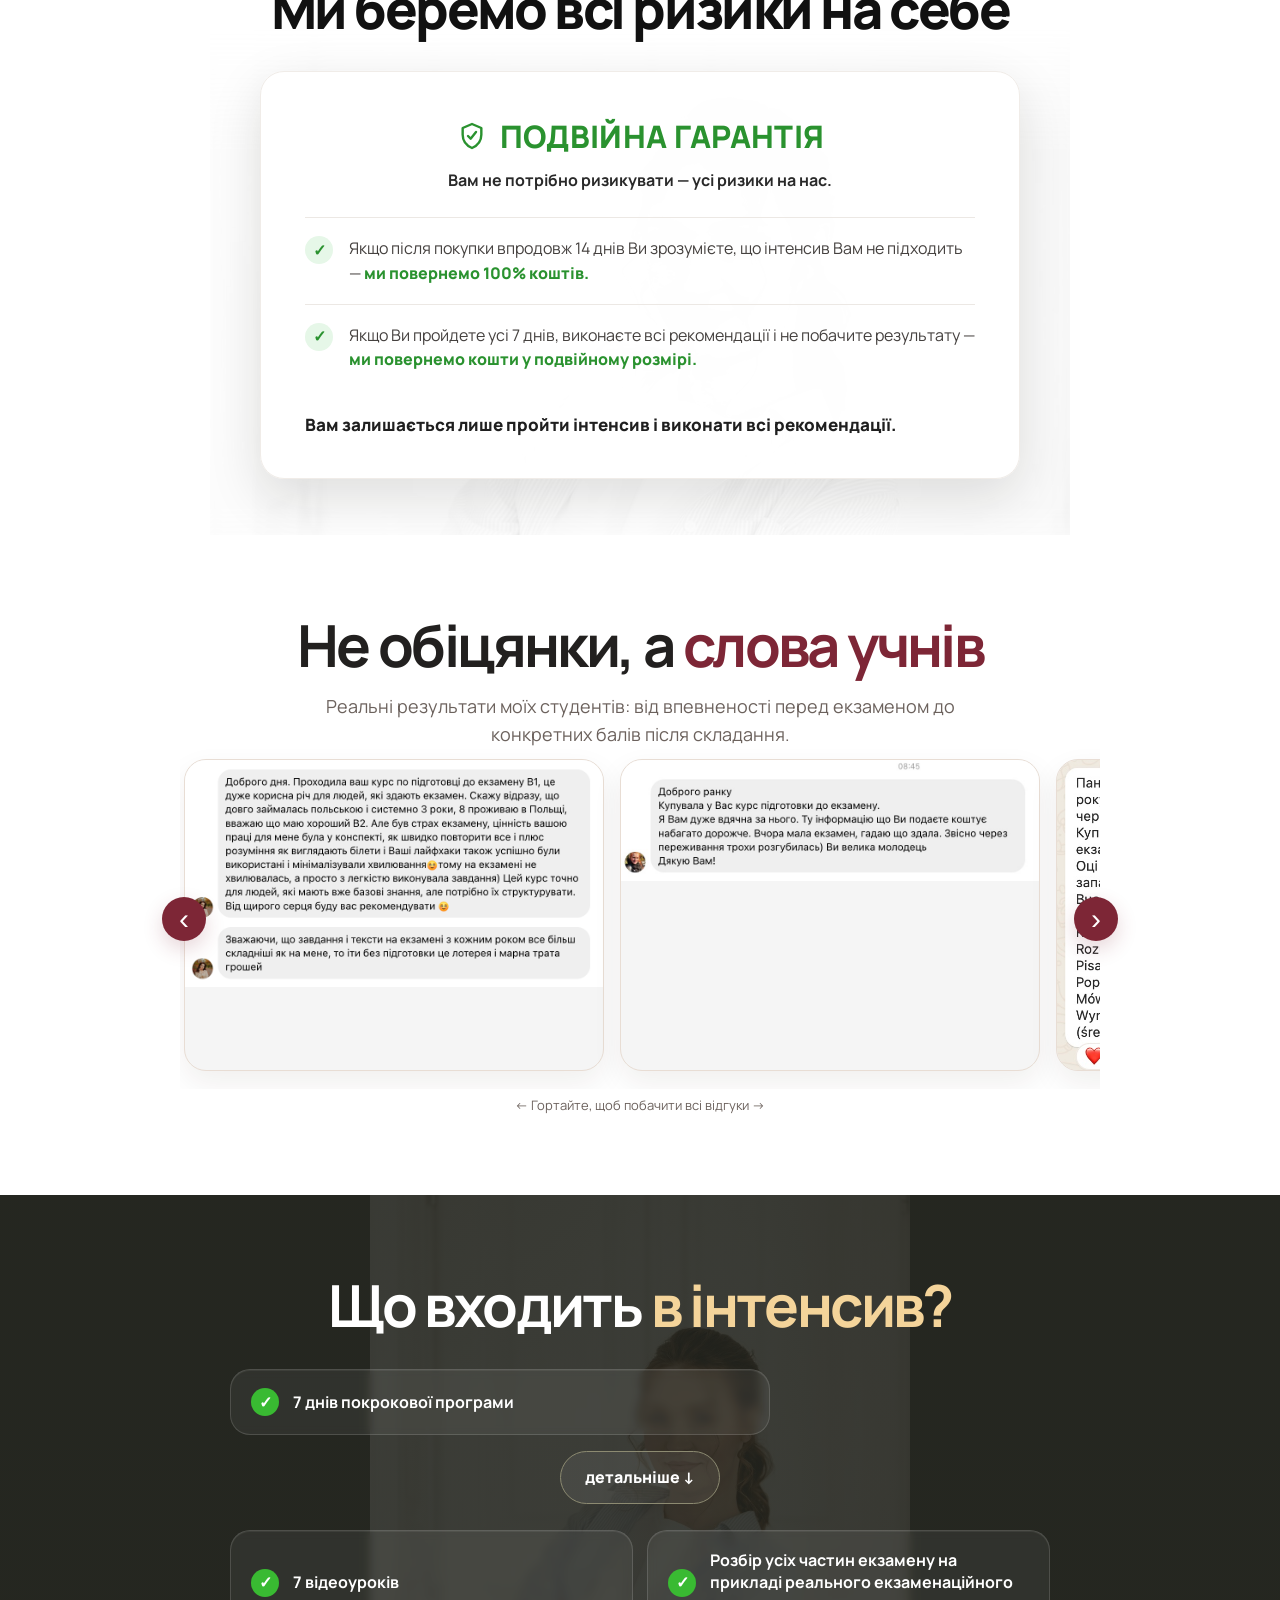
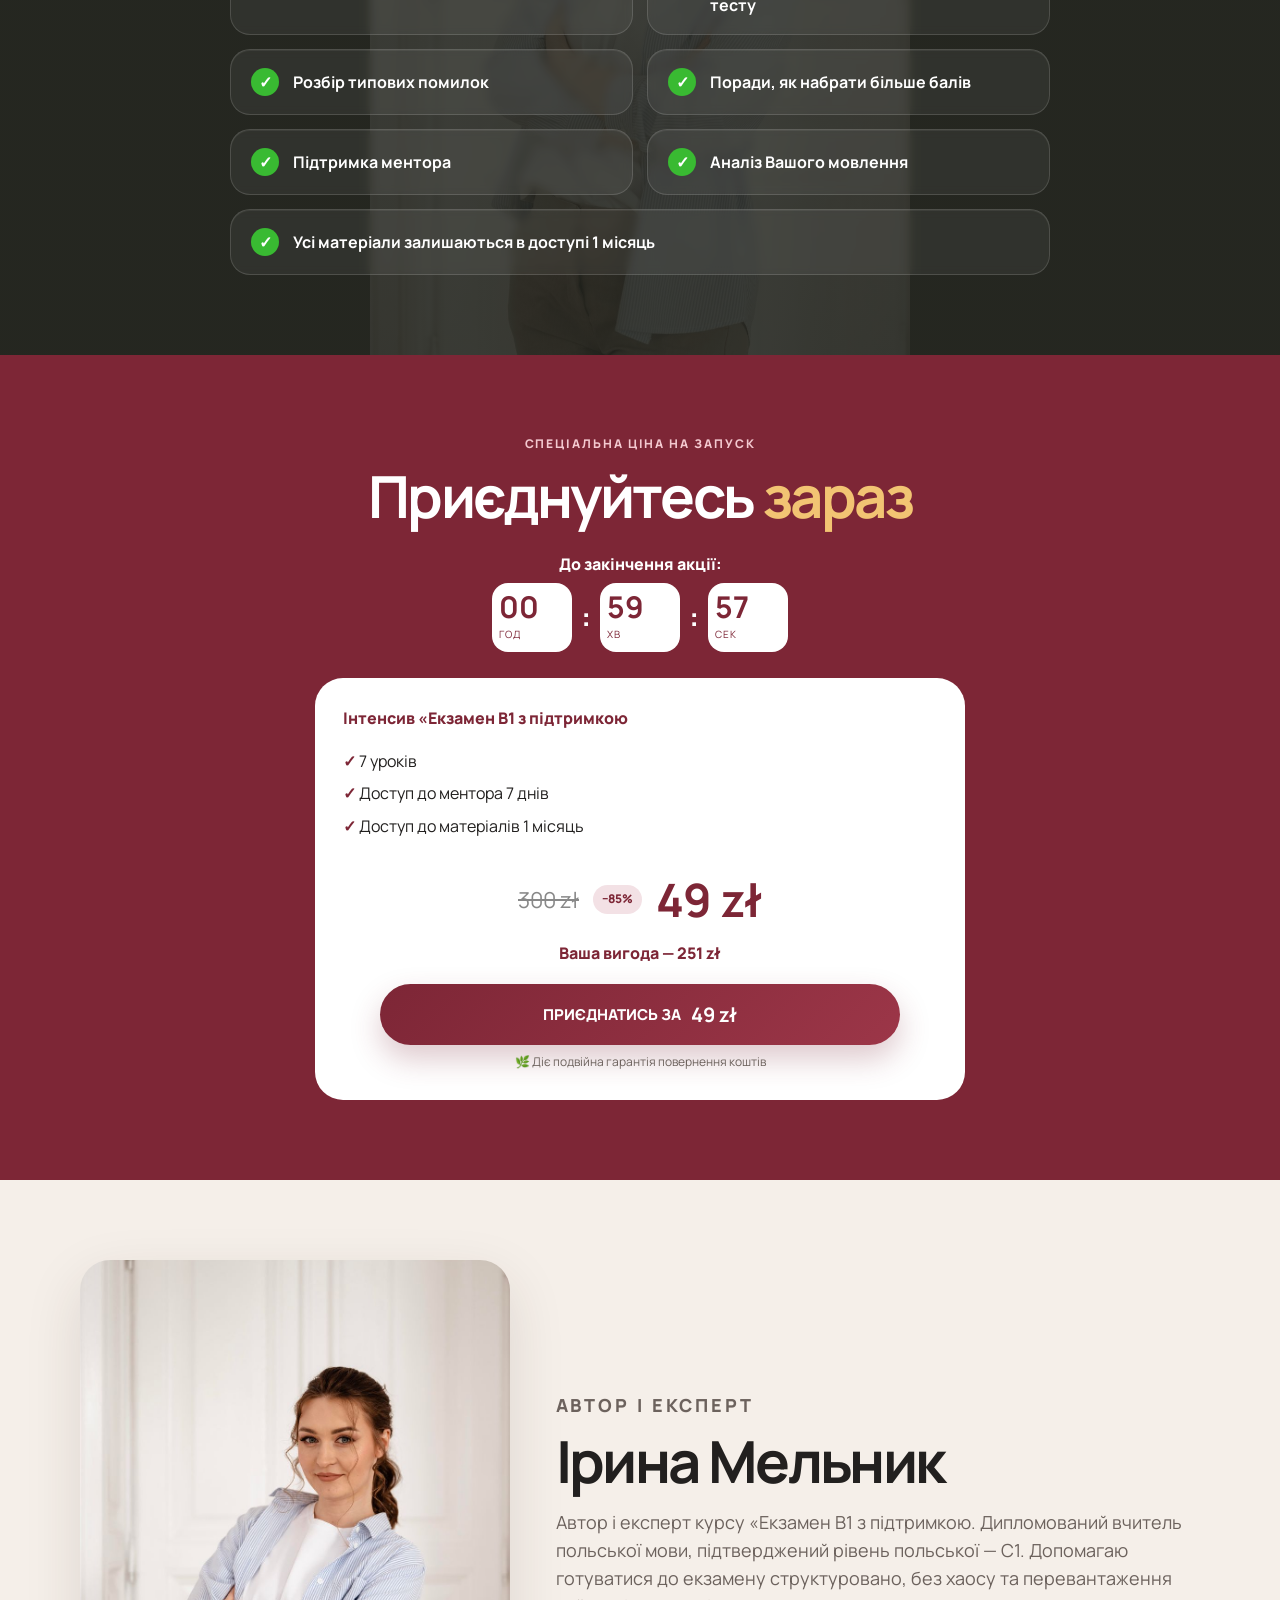
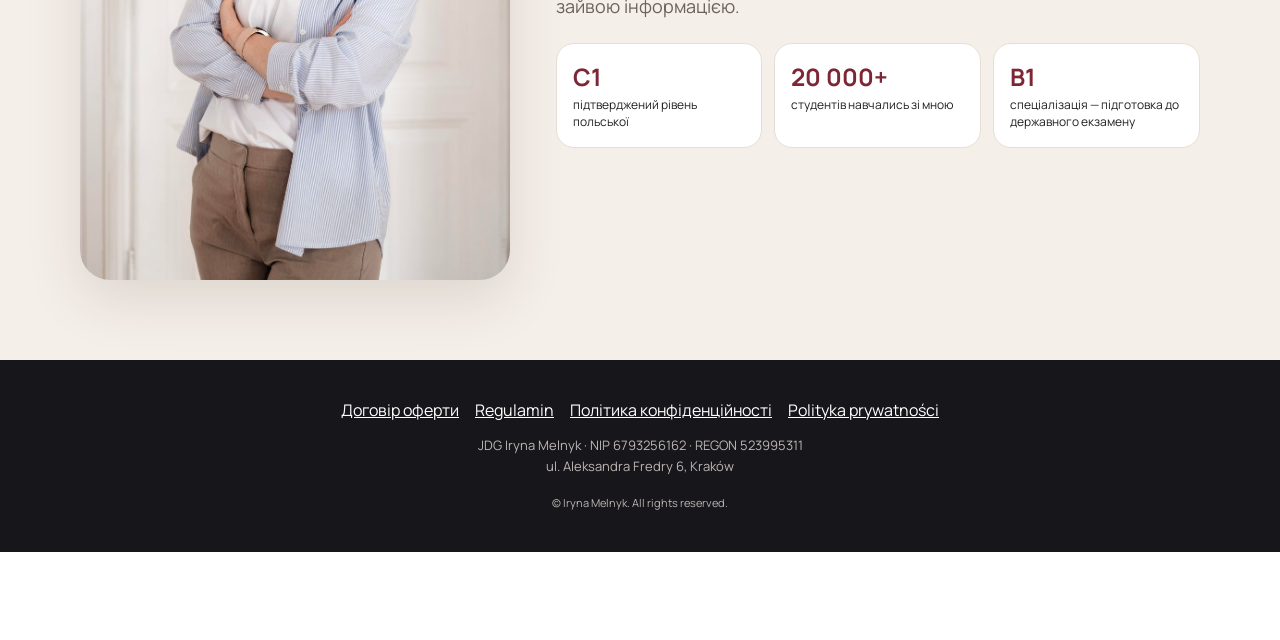
==== commit 28332347: "Зміна назви" ====
--- a/index.html
+++ b/index.html
@@ -4,7 +4,7 @@
   <meta charset="utf-8">
   <meta name="viewport" content="width=device-width,initial-scale=1,viewport-fit=cover">
   <meta name="theme-color" content="#f4efe9">
-  <title>Як здати B1 за 2 місяці — інтенсивний курс</title>
+  <title>Екзамен В1 з підтримкою — інтенсивний курс</title>
   <meta name="description" content="7-денний інтенсив з підготовки до державного екзамену B1 з польської. Чітка система, практичні підказки та підтримка.">
   <link rel="preconnect" href="https://fonts.googleapis.com">
   <link rel="preconnect" href="https://fonts.gstatic.com" crossorigin>
@@ -35,7 +35,7 @@
     <section class="hero section">
       <div class="container narrow hero-inner">
         <div class="context-line">ІНТЕНСИВНИЙ КУРС <span>✦</span> 7 ДНІВ <span>✦</span> СТАРТ <b data-tomorrow>1 жовтня</b></div>
-<h1>Як здати B1<br><span>за 2 місяці</span></h1>
+<h1>Екзамен В1 з підтримкою<br><span>за 2 місяці</span></h1>
         <p class="hero-subtitle">Без навчання 24/7 та хаосу</p>
 <div class="sale-box">
           <p class="sale-label">До закінчення акції:</p>
@@ -168,7 +168,7 @@
         </div>
 
         <div class="price-card">
-          <p class="price-card-label">Інтенсив «Як здати B1 за 2 місяці»</p>
+          <p class="price-card-label">Інтенсив «Екзамен В1 з підтримкою</p>
           <ul>
             <li>7 уроків</li>
             <li>Доступ до ментора 7 днів</li>
@@ -188,7 +188,7 @@
         <div>
           <p class="section-kicker">АВТОР І ЕКСПЕРТ</p>
           <h2>Ірина Мельник</h2>
-          <p>Автор і експерт курсу «Як здати B1 за 2 місяці». Дипломований вчитель польської мови, підтверджений рівень польської — C1. Допомагаю готуватися до екзамену структуровано, без хаосу та перевантаження зайвою інформацією.</p>
+          <p>Автор і експерт курсу «Екзамен В1 з підтримкою. Дипломований вчитель польської мови, підтверджений рівень польської — C1. Допомагаю готуватися до екзамену структуровано, без хаосу та перевантаження зайвою інформацією.</p>
           <div class="author-stats"><span><b>C1</b> підтверджений рівень польської</span><span><b>20 000+</b> студентів навчались зі мною</span><span><b>B1</b> спеціалізація — підготовка до державного екзамену</span></div>
         </div>
       </div>
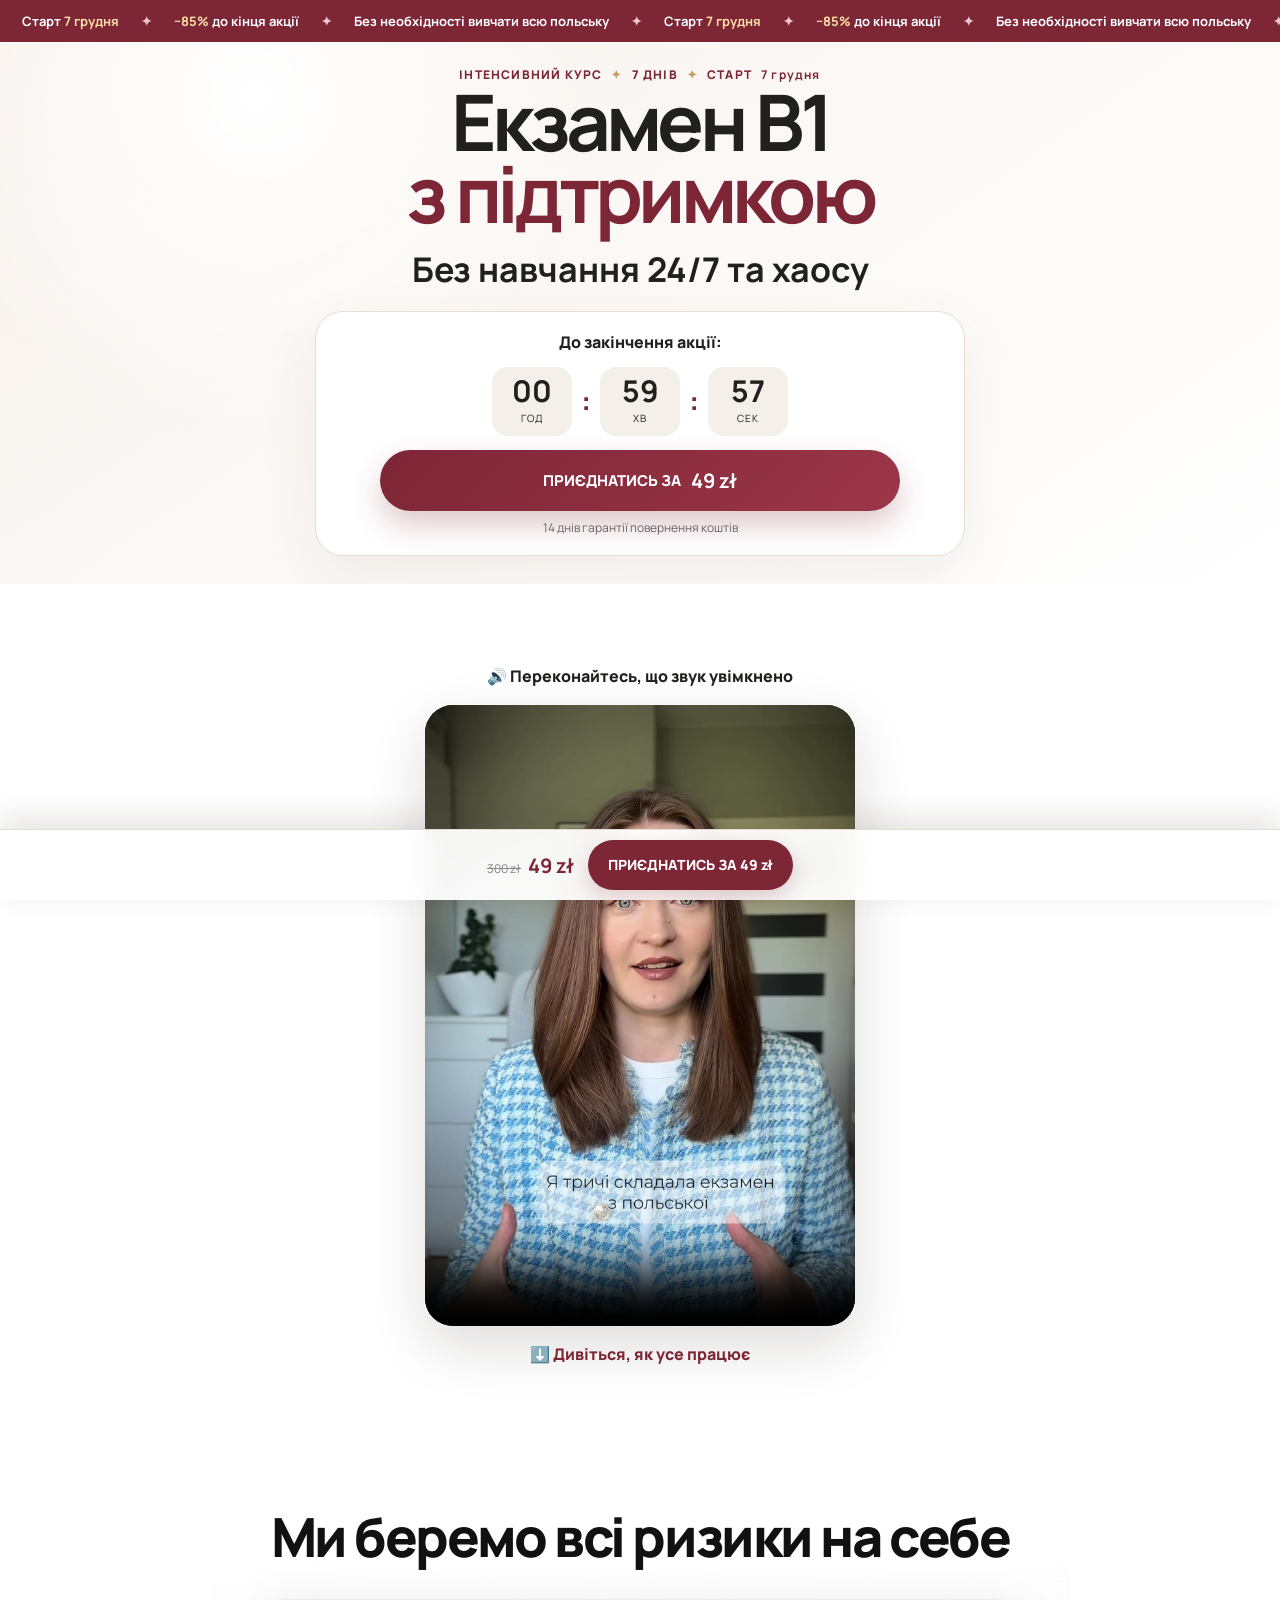
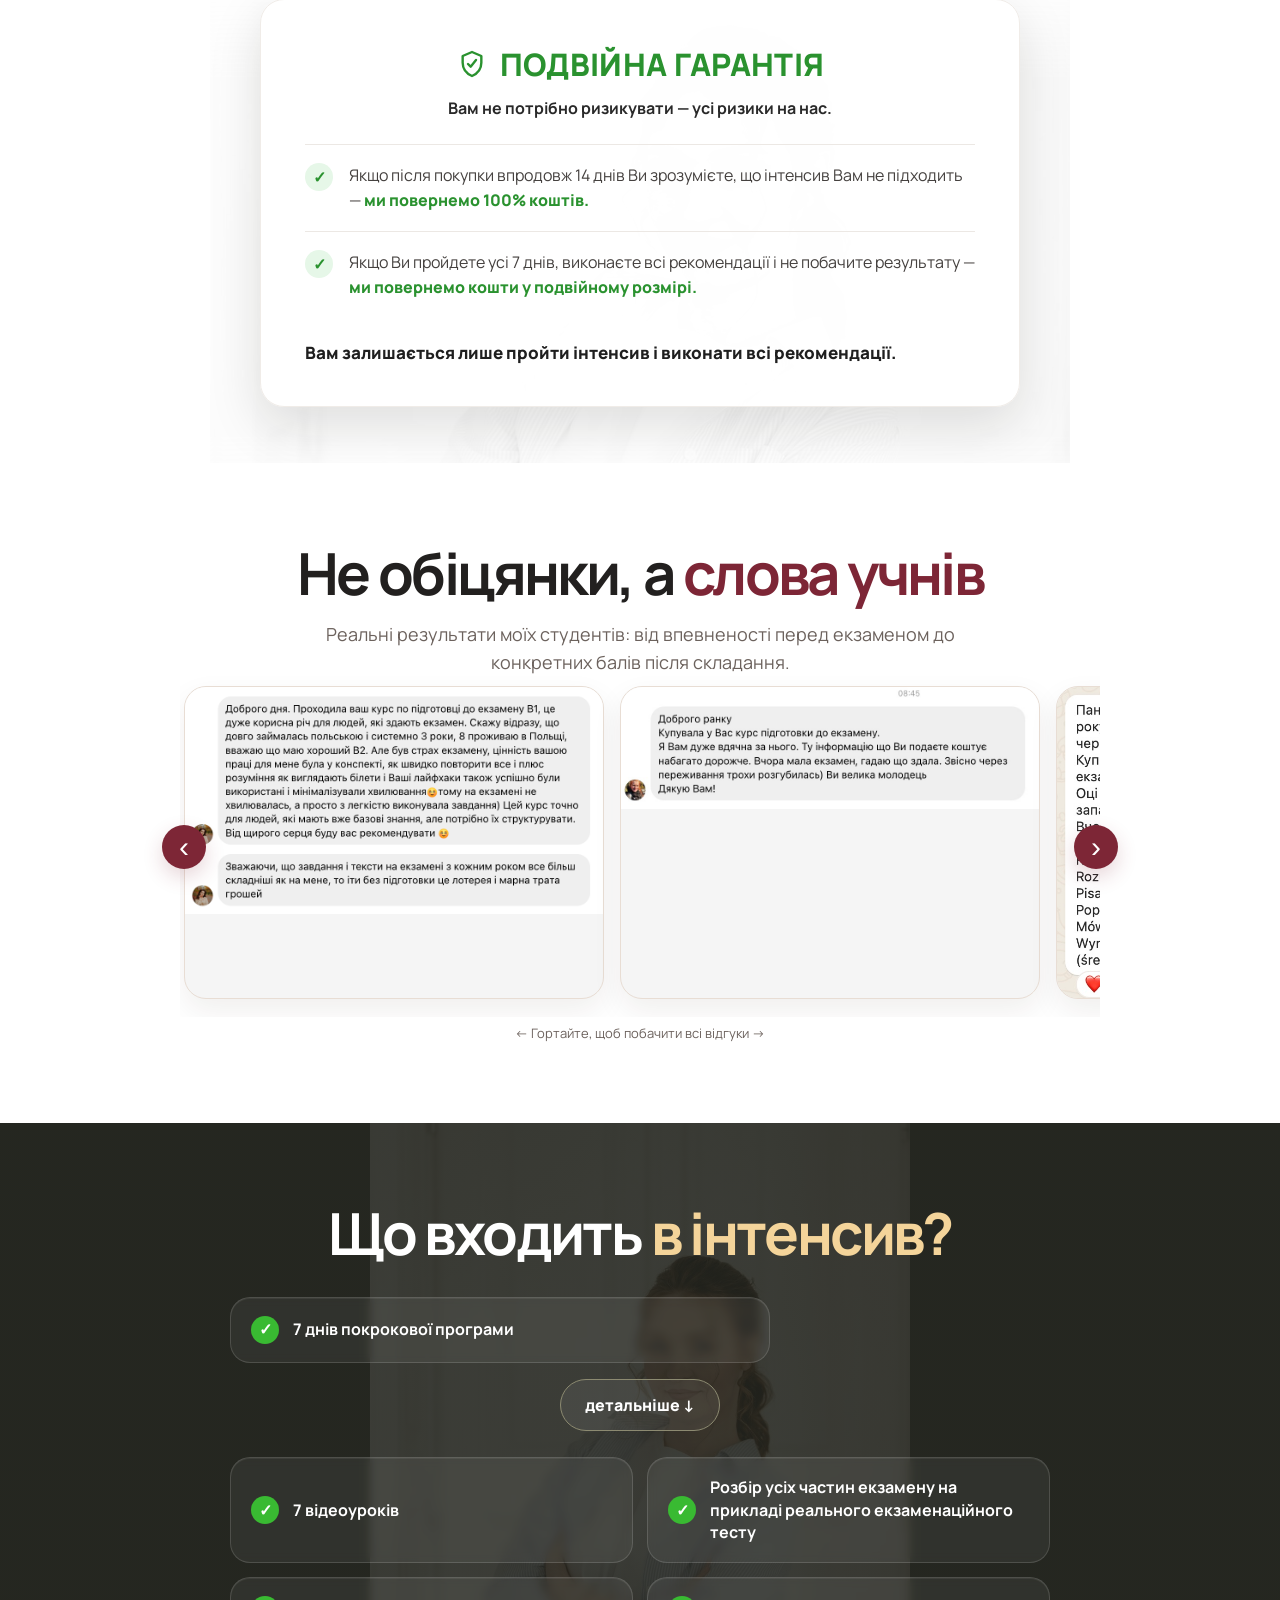
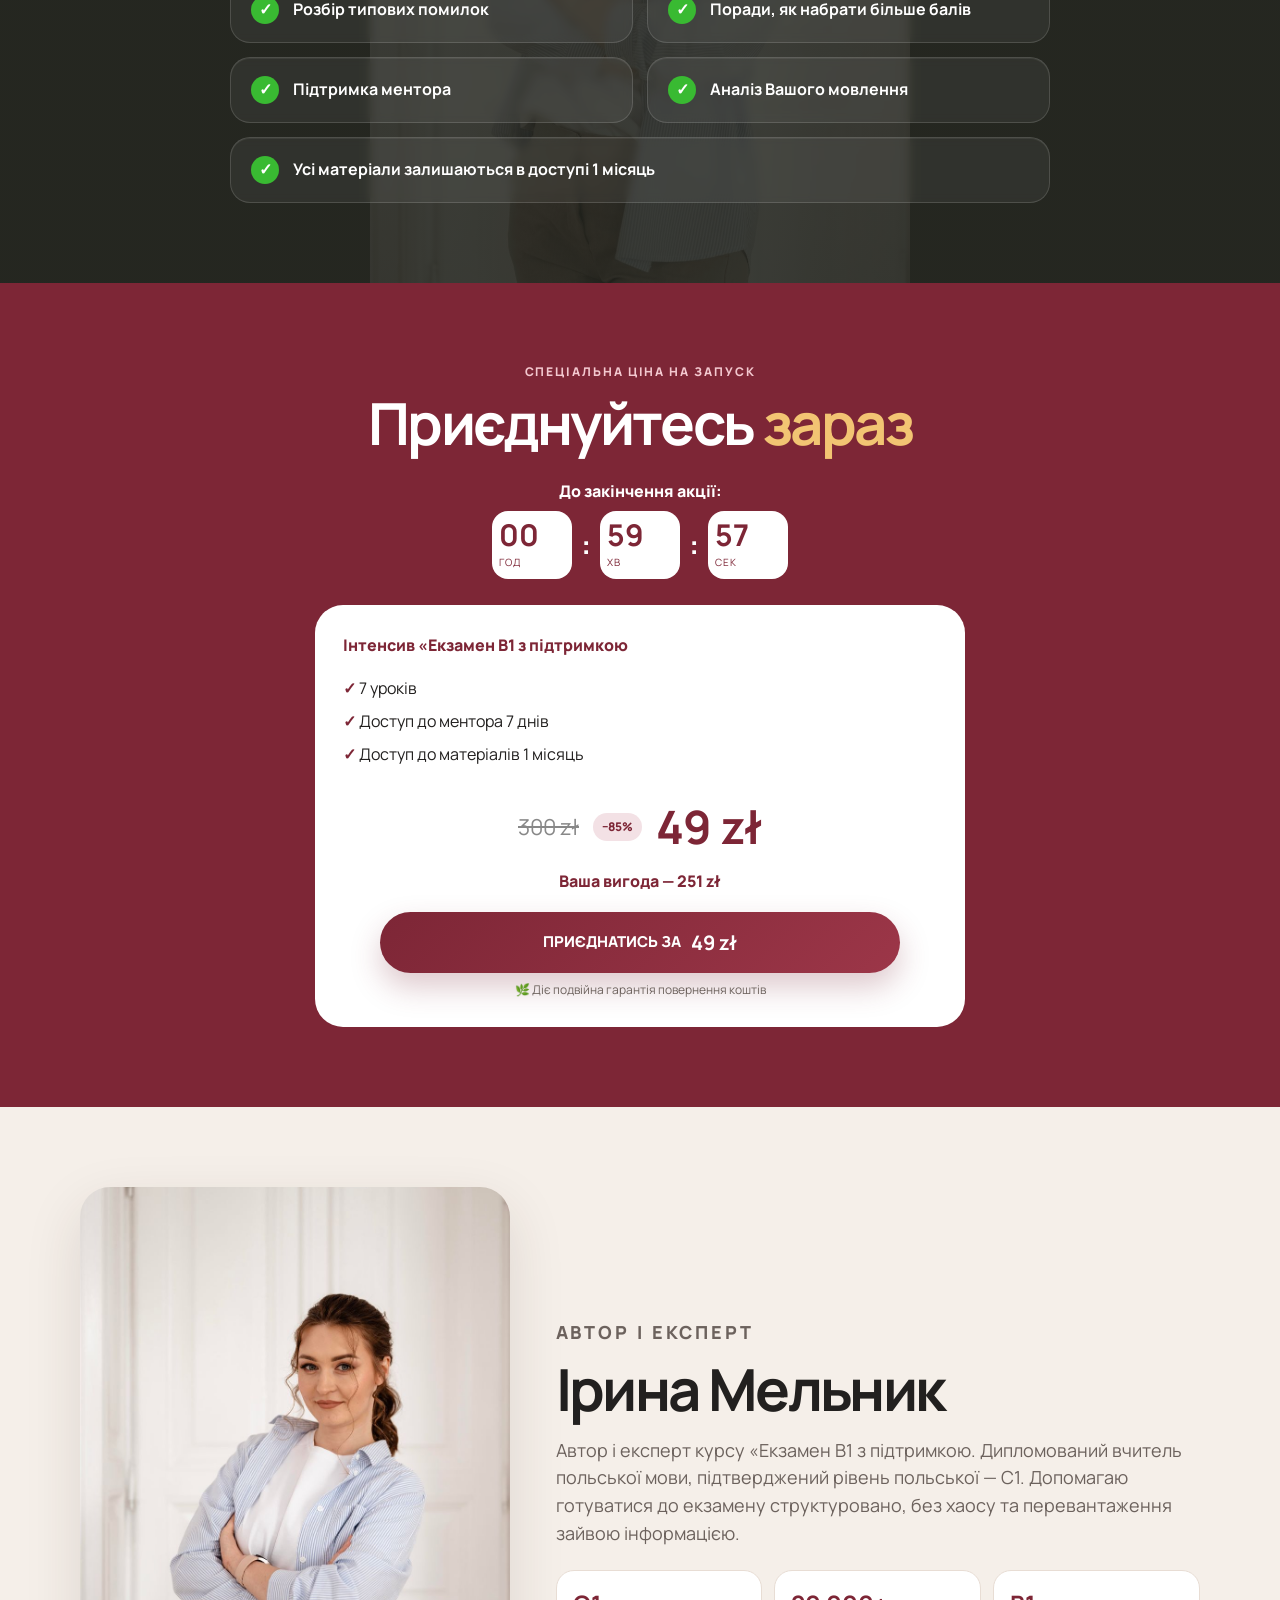
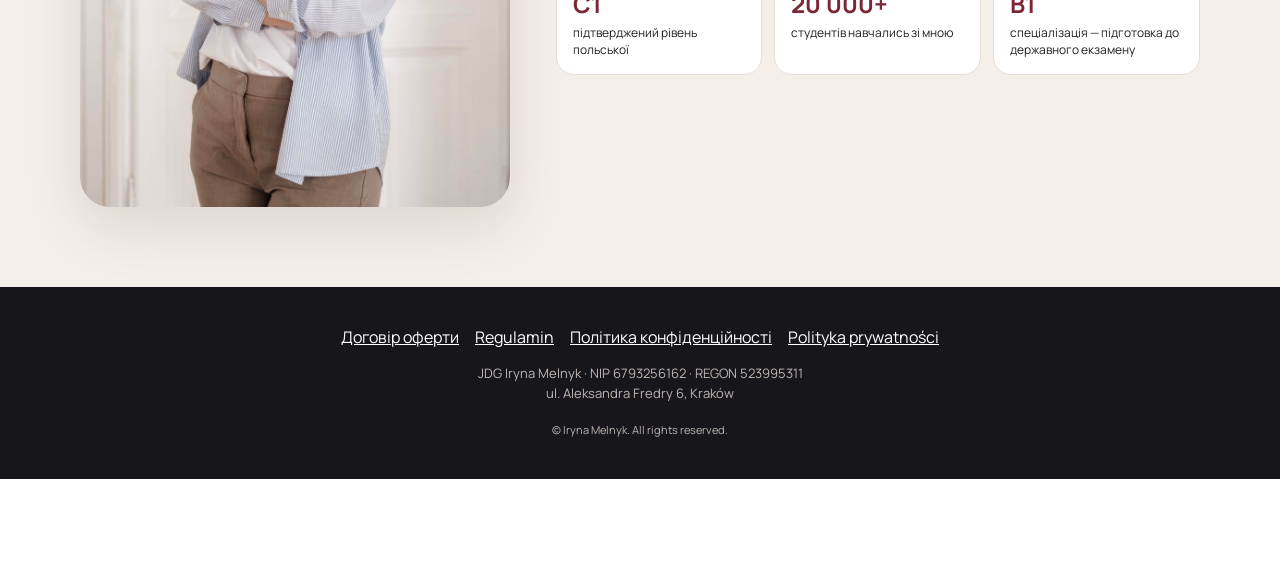
==== commit e751e0ee: "назва" ====
--- a/index.html
+++ b/index.html
@@ -35,7 +35,7 @@
     <section class="hero section">
       <div class="container narrow hero-inner">
         <div class="context-line">ІНТЕНСИВНИЙ КУРС <span>✦</span> 7 ДНІВ <span>✦</span> СТАРТ <b data-tomorrow>1 жовтня</b></div>
-<h1>Екзамен В1 з підтримкою<br><span>за 2 місяці</span></h1>
+<h1>Екзамен В1<br><span>з підтримкою</span></h1>
         <p class="hero-subtitle">Без навчання 24/7 та хаосу</p>
 <div class="sale-box">
           <p class="sale-label">До закінчення акції:</p>
